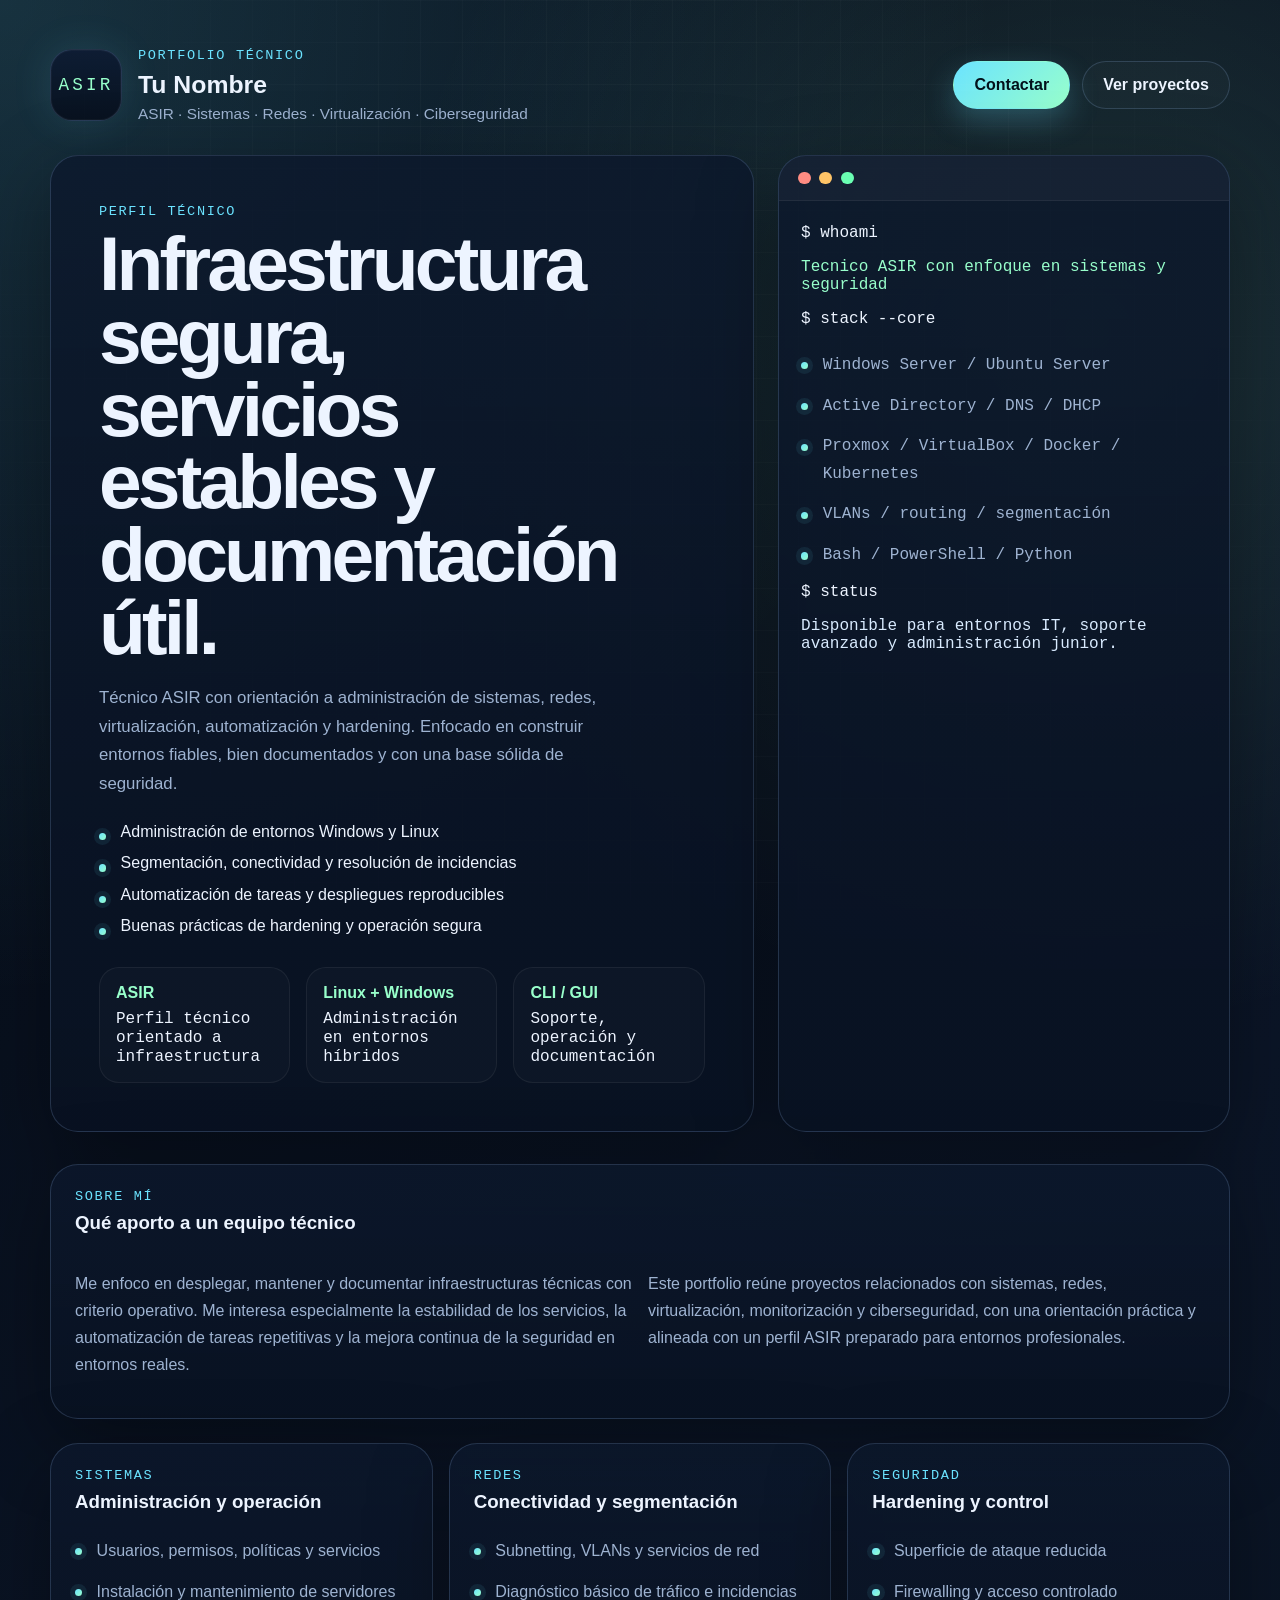
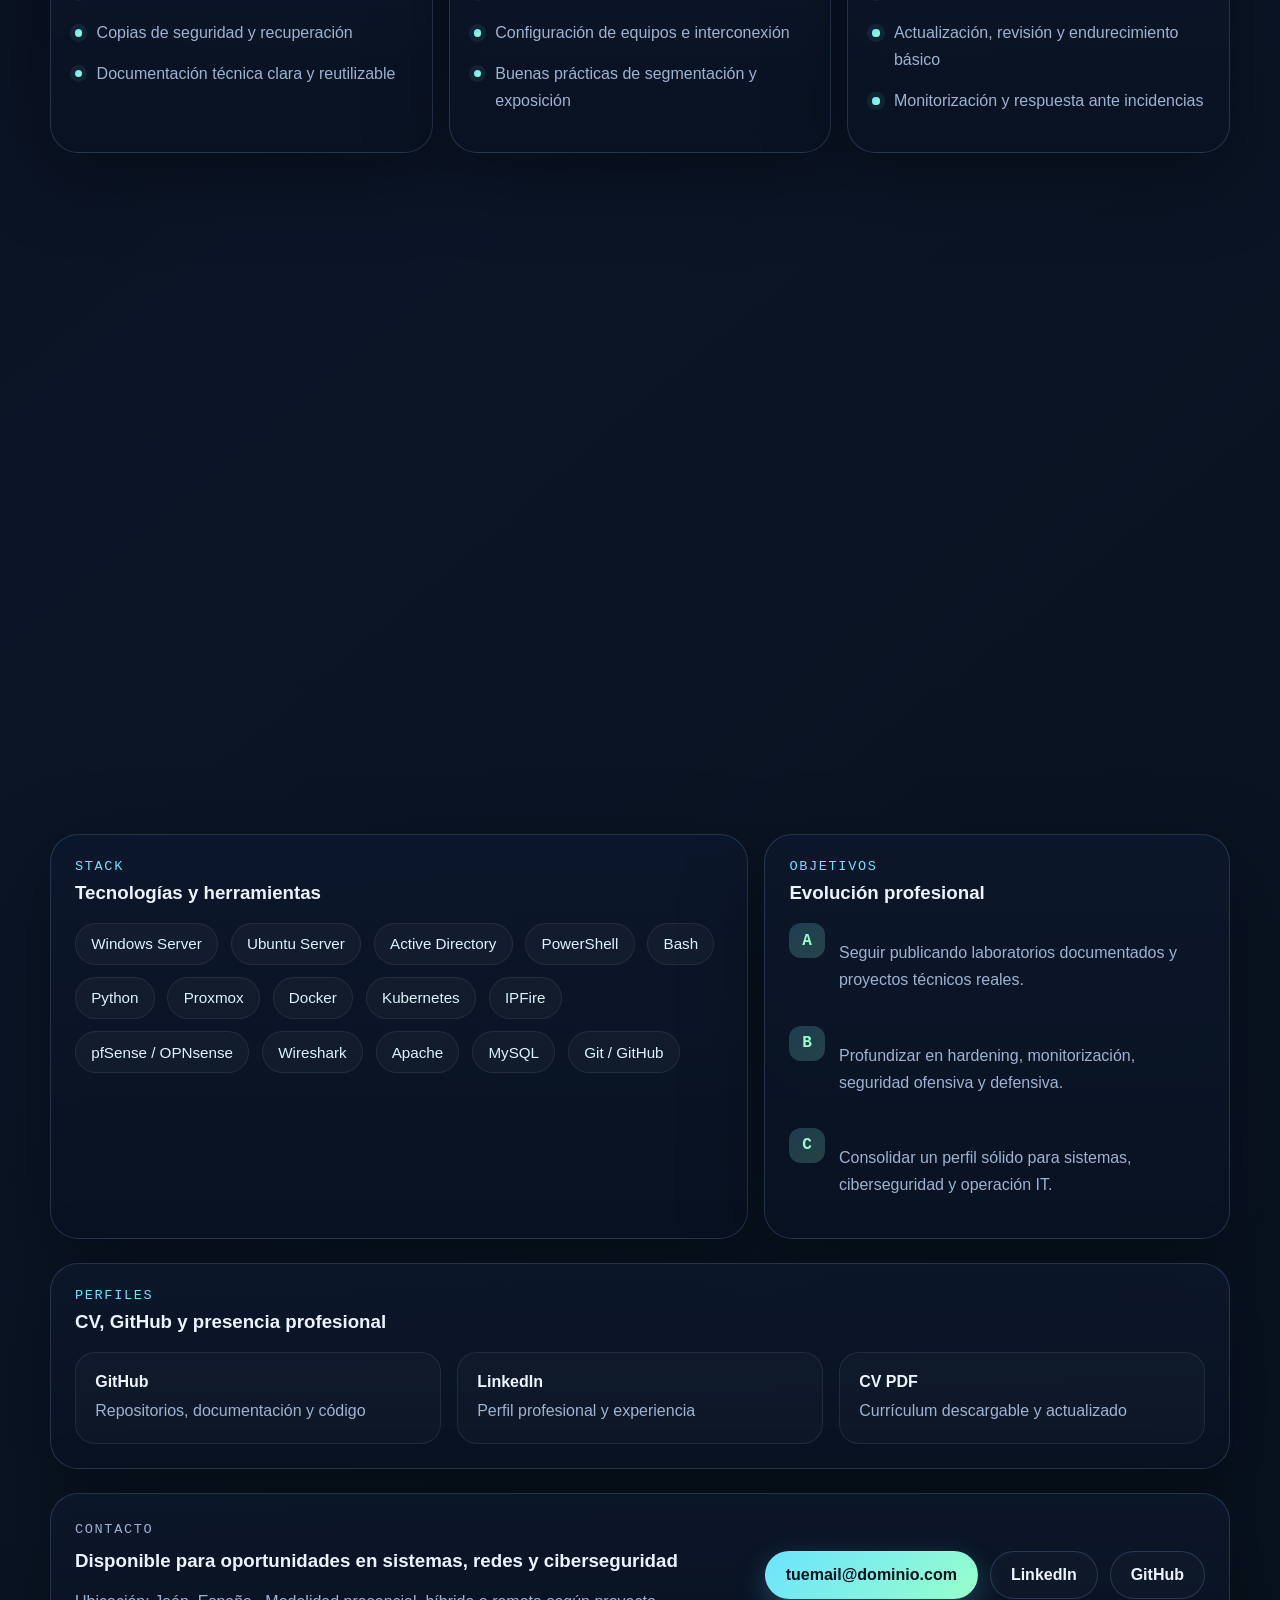
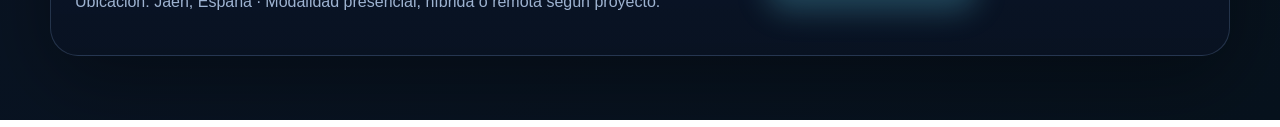
==== index.html @ 1ba7b45b "Add files via upload" ====
<!DOCTYPE html>
<html lang="es">
<head>
  <meta charset="UTF-8">
  <meta name="viewport" content="width=device-width, initial-scale=1.0">
  <meta
    name="description"
    content="Portfolio profesional de ASIR enfocado en sistemas, redes, virtualización, automatización y ciberseguridad."
  >
  <meta name="theme-color" content="#09111f">
  <meta name="author" content="Tu Nombre">
  <meta name="robots" content="index,follow">

  <meta property="og:title" content="Tu Nombre | Portfolio ASIR & Ciberseguridad">
  <meta property="og:description" content="Portfolio técnico con proyectos reales de sistemas, redes, virtualización, hardening y automatización.">
  <meta property="og:type" content="website">
  <meta property="og:url" content="https://tudominio.com">
  <meta property="og:image" content="https://tudominio.com/img/preview.jpg">

  <meta name="twitter:card" content="summary_large_image">
  <meta name="twitter:title" content="Tu Nombre | Portfolio ASIR & Ciberseguridad">
  <meta name="twitter:description" content="Proyectos reales de sistemas, redes, virtualización, automatización y seguridad.">
  <meta name="twitter:image" content="https://tudominio.com/img/preview.jpg">

  <meta
    http-equiv="Content-Security-Policy"
    content="
      default-src 'self';
      script-src 'self';
      style-src 'self' 'unsafe-inline' https://fonts.googleapis.com;
      font-src 'self' https://fonts.gstatic.com;
      img-src 'self' data:;
      connect-src 'self';
      object-src 'none';
      base-uri 'self';
      form-action 'self';
      frame-ancestors 'none';
      upgrade-insecure-requests;
    "
  >

  <title>Tu Nombre | Portfolio ASIR & Ciberseguridad</title>

  <link rel="icon" type="image/png" sizes="32x32" href="img/favicon-32x32.png">
  <link rel="icon" type="image/png" sizes="16x16" href="img/favicon-16x16.png">
  <link rel="icon" href="img/favicon.ico">
  <link rel="preconnect" href="https://fonts.googleapis.com">
  <link rel="preconnect" href="https://fonts.gstatic.com" crossorigin>
  <link
    href="https://fonts.googleapis.com/css2?family=Space+Grotesk:wght@400;500;700&family=IBM+Plex+Mono:wght@400;500;600&display=swap"
    rel="stylesheet"
  >
  <link rel="stylesheet" href="styles.css">
</head>
<body>
  <a class="skip-link" href="#contenido">Saltar al contenido</a>

  <div class="page-shell">
    <header class="hero">
      <nav class="topbar" aria-label="Navegación principal">
        <div class="brand">
          <span class="brand-mark" aria-hidden="true">ASIR</span>
          <div>
            <p class="eyebrow">Portfolio técnico</p>
            <h1>Tu Nombre</h1>
            <p class="brand-subtitle">ASIR · Sistemas · Redes · Virtualización · Ciberseguridad</p>
          </div>
        </div>

        <div class="hero-actions">
          <a class="button button-primary" href="#contacto">Contactar</a>
          <a class="button button-secondary" href="#proyectos">Ver proyectos</a>
        </div>
      </nav>

      <section class="hero-grid">
        <div class="hero-copy reveal">
          <p class="section-tag">Perfil técnico</p>
          <h2>
            Infraestructura segura, servicios estables y documentación útil.
          </h2>
          <p class="lead">
            Técnico ASIR con orientación a administración de sistemas, redes,
            virtualización, automatización y hardening. Enfocado en construir
            entornos fiables, bien documentados y con una base sólida de seguridad.
          </p>

          <ul class="hero-highlights">
            <li>Administración de entornos Windows y Linux</li>
            <li>Segmentación, conectividad y resolución de incidencias</li>
            <li>Automatización de tareas y despliegues reproducibles</li>
            <li>Buenas prácticas de hardening y operación segura</li>
          </ul>

          <div class="hero-metrics">
            <article>
              <span class="metric-value">ASIR</span>
              <span class="metric-label">Perfil técnico orientado a infraestructura</span>
            </article>
            <article>
              <span class="metric-value">Linux + Windows</span>
              <span class="metric-label">Administración en entornos híbridos</span>
            </article>
            <article>
              <span class="metric-value">CLI / GUI</span>
              <span class="metric-label">Soporte, operación y documentación</span>
            </article>
          </div>
        </div>

        <aside class="status-card reveal" aria-label="Resumen técnico">
          <div class="terminal-head">
            <span></span>
            <span></span>
            <span></span>
          </div>

          <div class="terminal-body">
            <p><span class="prompt">$</span> whoami</p>
            <p class="mono accent">Tecnico ASIR con enfoque en sistemas y seguridad</p>

            <p><span class="prompt">$</span> stack --core</p>
            <ul class="stack-list">
              <li>Windows Server / Ubuntu Server</li>
              <li>Active Directory / DNS / DHCP</li>
              <li>Proxmox / VirtualBox / Docker / Kubernetes</li>
              <li>VLANs / routing / segmentación</li>
              <li>Bash / PowerShell / Python</li>
            </ul>

            <p><span class="prompt">$</span> status</p>
            <p class="mono">Disponible para entornos IT, soporte avanzado y administración junior.</p>
          </div>
        </aside>
      </section>
    </header>

    <main id="contenido">
      <section class="panel reveal" id="perfil">
        <div class="section-heading">
          <p class="section-tag">Sobre mí</p>
          <h3>Qué aporto a un equipo técnico</h3>
        </div>

        <div class="two-column">
          <p>
            Me enfoco en desplegar, mantener y documentar infraestructuras técnicas
            con criterio operativo. Me interesa especialmente la estabilidad de los
            servicios, la automatización de tareas repetitivas y la mejora continua
            de la seguridad en entornos reales.
          </p>

          <p>
            Este portfolio reúne proyectos relacionados con sistemas, redes,
            virtualización, monitorización y ciberseguridad, con una orientación
            práctica y alineada con un perfil ASIR preparado para entornos
            profesionales.
          </p>
        </div>
      </section>

      <section class="capability-grid" id="competencias">
        <article class="panel reveal">
          <p class="section-tag">Sistemas</p>
          <h3>Administración y operación</h3>
          <ul class="check-list">
            <li>Usuarios, permisos, políticas y servicios</li>
            <li>Instalación y mantenimiento de servidores</li>
            <li>Copias de seguridad y recuperación</li>
            <li>Documentación técnica clara y reutilizable</li>
          </ul>
        </article>

        <article class="panel reveal">
          <p class="section-tag">Redes</p>
          <h3>Conectividad y segmentación</h3>
          <ul class="check-list">
            <li>Subnetting, VLANs y servicios de red</li>
            <li>Diagnóstico básico de tráfico e incidencias</li>
            <li>Configuración de equipos e interconexión</li>
            <li>Buenas prácticas de segmentación y exposición</li>
          </ul>
        </article>

        <article class="panel reveal">
          <p class="section-tag">Seguridad</p>
          <h3>Hardening y control</h3>
          <ul class="check-list">
            <li>Superficie de ataque reducida</li>
            <li>Firewalling y acceso controlado</li>
            <li>Actualización, revisión y endurecimiento básico</li>
            <li>Monitorización y respuesta ante incidencias</li>
          </ul>
        </article>
      </section>

      <section class="panel reveal" id="proyectos">
        <div class="section-heading">
          <p class="section-tag">Proyectos</p>
          <h3>Laboratorios y despliegues reales</h3>
        </div>

        <div class="project-grid">
          <article class="project-card">
            <span class="project-index">01</span>
            <h4>Infraestructura segura con Proxmox, IPFire y aplicación web</h4>
            <p>
              Diseño de una infraestructura virtualizada con segmentación de red,
              firewall dedicado, servicios web, base de datos y scripts en Python
              para control y alertas.
            </p>
            <div class="project-tags">
              <span>Proxmox</span>
              <span>IPFire</span>
              <span>Apache</span>
              <span>MySQL</span>
              <span>Python</span>
            </div>
          </article>

          <article class="project-card">
            <span class="project-index">02</span>
            <h4>Despliegue de aplicaciones en Kubernetes</h4>
            <p>
              Implementación de aplicaciones web en un clúster Kubernetes con
              Deployments, Services, Ingress, exposición controlada y operación
              distribuida entre nodos.
            </p>
            <div class="project-tags">
              <span>Kubernetes</span>
              <span>Docker</span>
              <span>Ingress</span>
              <span>Linux</span>
            </div>
          </article>

          <article class="project-card">
            <span class="project-index">03</span>
            <h4>Automatización y soporte técnico</h4>
            <p>
              Uso de scripts para inventario, validaciones, mantenimiento y tareas
              repetitivas orientadas a soporte, operación y mejora de tiempos.
            </p>
            <div class="project-tags">
              <span>Bash</span>
              <span>PowerShell</span>
              <span>Python</span>
            </div>
          </article>

          <article class="project-card">
            <span class="project-index">04</span>
            <h4>Segmentación, redes y servicios corporativos</h4>
            <p>
              Configuración de servicios de red, entornos Windows/Linux, control de
              acceso, resolución de incidencias y documentación técnica aplicable a
              laboratorio y producción.
            </p>
            <div class="project-tags">
              <span>VLANs</span>
              <span>DNS</span>
              <span>DHCP</span>
              <span>Active Directory</span>
            </div>
          </article>
        </div>
      </section>

      <section class="split-section">
        <article class="panel reveal">
          <div class="section-heading">
            <p class="section-tag">Stack</p>
            <h3>Tecnologías y herramientas</h3>
          </div>

          <div class="tag-cloud">
            <span>Windows Server</span>
            <span>Ubuntu Server</span>
            <span>Active Directory</span>
            <span>PowerShell</span>
            <span>Bash</span>
            <span>Python</span>
            <span>Proxmox</span>
            <span>Docker</span>
            <span>Kubernetes</span>
            <span>IPFire</span>
            <span>pfSense / OPNsense</span>
            <span>Wireshark</span>
            <span>Apache</span>
            <span>MySQL</span>
            <span>Git / GitHub</span>
          </div>
        </article>

        <article class="panel reveal">
          <div class="section-heading">
            <p class="section-tag">Objetivos</p>
            <h3>Evolución profesional</h3>
          </div>

          <div class="timeline">
            <div>
              <span class="timeline-step">A</span>
              <p>Seguir publicando laboratorios documentados y proyectos técnicos reales.</p>
            </div>
            <div>
              <span class="timeline-step">B</span>
              <p>Profundizar en hardening, monitorización, seguridad ofensiva y defensiva.</p>
            </div>
            <div>
              <span class="timeline-step">C</span>
              <p>Consolidar un perfil sólido para sistemas, ciberseguridad y operación IT.</p>
            </div>
          </div>
        </article>
      </section>

      <section class="panel reveal" id="extras">
        <div class="section-heading">
          <p class="section-tag">Perfiles</p>
          <h3>CV, GitHub y presencia profesional</h3>
        </div>

        <div class="link-grid">
          <a class="resource-card" href="https://github.com/tuusuario" target="_blank" rel="noopener noreferrer" aria-label="Abrir perfil de GitHub">
            <strong>GitHub</strong>
            <span>Repositorios, documentación y código</span>
          </a>

          <a class="resource-card" href="https://www.linkedin.com/in/tuusuario" target="_blank" rel="noopener noreferrer" aria-label="Abrir perfil de LinkedIn">
            <strong>LinkedIn</strong>
            <span>Perfil profesional y experiencia</span>
          </a>

          <a class="resource-card" href="cv.pdf" target="_blank" rel="noopener noreferrer" aria-label="Abrir CV en PDF">
            <strong>CV PDF</strong>
            <span>Currículum descargable y actualizado</span>
          </a>
        </div>
      </section>

      <section class="panel contact-panel reveal" id="contacto">
        <div>
          <p class="section-tag">Contacto</p>
          <h3>Disponible para oportunidades en sistemas, redes y ciberseguridad</h3>
          <p>
            Ubicación: Jaén, España · Modalidad presencial, híbrida o remota según proyecto.
          </p>
        </div>

        <div class="contact-actions">
          <a class="button button-primary" href="mailto:tuemail@dominio.com" aria-label="Enviar correo a tuemail@dominio.com">
            tuemail@dominio.com
          </a>
          <a class="button button-secondary" href="https://www.linkedin.com/in/tuusuario" target="_blank" rel="noopener noreferrer">
            LinkedIn
          </a>
          <a class="button button-secondary" href="https://github.com/tuusuario" target="_blank" rel="noopener noreferrer">
            GitHub
          </a>
        </div>
      </section>
    </main>
  </div>

  <script src="script.js" defer></script>
</body>
</html>
---- styles.css ----
:root {
  --bg: #09111f;
  --bg-soft: #101c31;
  --panel: rgba(12, 24, 44, 0.82);
  --panel-strong: rgba(9, 18, 34, 0.95);
  --line: rgba(161, 201, 255, 0.18);
  --line-strong: rgba(161, 201, 255, 0.28);
  --text: #edf4ff;
  --muted: #9eb3d1;
  --accent: #6be3ff;
  --accent-strong: #98ffcb;
  --glow: rgba(107, 227, 255, 0.2);
  --danger: #ff8c82;
  --shadow: 0 24px 80px rgba(0, 0, 0, 0.35);
  --focus: 0 0 0 3px rgba(107, 227, 255, 0.35);
}

* {
  box-sizing: border-box;
}

html {
  scroll-behavior: smooth;
}

body {
  margin: 0;
  min-height: 100vh;
  font-family: "Space Grotesk", "Segoe UI", sans-serif;
  color: var(--text);
  background:
    radial-gradient(circle at top left, rgba(107, 227, 255, 0.18), transparent 28%),
    radial-gradient(circle at 85% 10%, rgba(152, 255, 203, 0.14), transparent 22%),
    linear-gradient(140deg, #050b15 0%, #0b1527 48%, #07121d 100%);
}

body::before {
  content: "";
  position: fixed;
  inset: 0;
  background-image:
    linear-gradient(rgba(255, 255, 255, 0.025) 1px, transparent 1px),
    linear-gradient(90deg, rgba(255, 255, 255, 0.025) 1px, transparent 1px);
  background-size: 42px 42px;
  mask-image: radial-gradient(circle at center, black 55%, transparent 95%);
  pointer-events: none;
}

img {
  max-width: 100%;
  display: block;
}

a {
  color: inherit;
}

.skip-link {
  position: absolute;
  left: 1rem;
  top: -4rem;
  z-index: 999;
  padding: 0.8rem 1rem;
  border-radius: 12px;
  background: #ffffff;
  color: #02101a;
  text-decoration: none;
  font-weight: 700;
  transition: top 180ms ease;
}

.skip-link:focus {
  top: 1rem;
}

.page-shell {
  width: min(1180px, calc(100% - 2rem));
  margin: 0 auto;
  padding: 1rem 0 4rem;
}

.hero {
  padding: 1rem 0 2rem;
}

.topbar {
  display: flex;
  align-items: center;
  justify-content: space-between;
  gap: 1.5rem;
  padding: 1rem 0 2rem;
}

.brand {
  display: flex;
  align-items: center;
  gap: 1rem;
}

.brand-mark {
  display: inline-flex;
  align-items: center;
  justify-content: center;
  width: 72px;
  height: 72px;
  border: 1px solid var(--line);
  border-radius: 22px;
  font-family: "IBM Plex Mono", monospace;
  font-size: 1.1rem;
  letter-spacing: 0.18em;
  color: var(--accent-strong);
  background: linear-gradient(180deg, rgba(13, 27, 51, 0.9), rgba(8, 17, 30, 0.95));
  box-shadow: inset 0 0 0 1px rgba(255, 255, 255, 0.03), 0 0 40px rgba(107, 227, 255, 0.12);
}

.brand-subtitle {
  margin: 0.35rem 0 0;
  color: var(--muted);
  font-size: 0.96rem;
}

.eyebrow,
.section-tag,
.metric-label,
.project-index,
.prompt {
  font-family: "IBM Plex Mono", monospace;
}

.eyebrow,
.section-tag {
  margin: 0 0 0.5rem;
  color: var(--accent);
  font-size: 0.85rem;
  letter-spacing: 0.12em;
  text-transform: uppercase;
}

.brand h1,
.hero-copy h2,
.section-heading h3,
.panel h3,
.project-card h4 {
  margin: 0;
}

.brand h1 {
  font-size: clamp(1.2rem, 2vw, 1.55rem);
}

.hero-actions,
.contact-actions {
  display: flex;
  flex-wrap: wrap;
  gap: 0.75rem;
}

.button {
  display: inline-flex;
  align-items: center;
  justify-content: center;
  min-height: 48px;
  padding: 0.85rem 1.25rem;
  border-radius: 999px;
  border: 1px solid transparent;
  color: var(--text);
  text-decoration: none;
  font-weight: 600;
  transition: transform 180ms ease, box-shadow 180ms ease, border-color 180ms ease, background 180ms ease;
}

.button:hover,
.button:focus-visible {
  transform: translateY(-2px);
}

.button:focus-visible,
.resource-card:focus-visible {
  outline: none;
  box-shadow: var(--focus);
}

.button-primary {
  background: linear-gradient(135deg, var(--accent) 0%, var(--accent-strong) 100%);
  color: #02101a;
  box-shadow: 0 12px 30px rgba(107, 227, 255, 0.25);
}

.button-secondary {
  border-color: var(--line);
  background: rgba(255, 255, 255, 0.02);
}

.button-secondary:hover,
.button-secondary:focus-visible {
  border-color: var(--line-strong);
  background: rgba(255, 255, 255, 0.05);
}

.hero-grid {
  display: grid;
  grid-template-columns: minmax(0, 1.4fr) minmax(320px, 0.9fr);
  gap: 1.5rem;
  align-items: stretch;
}

.hero-copy,
.panel,
.status-card {
  border: 1px solid var(--line);
  border-radius: 28px;
  background: linear-gradient(180deg, var(--panel), var(--panel-strong));
  box-shadow: var(--shadow);
}

.hero-copy {
  padding: clamp(1.5rem, 4vw, 3rem);
}

.hero-copy h2 {
  max-width: 12ch;
  font-size: clamp(2.5rem, 6vw, 5.7rem);
  line-height: 0.95;
  letter-spacing: -0.05em;
}

.lead,
.two-column p,
.project-card p,
.contact-panel p,
.timeline p,
.check-list li,
.stack-list li,
.resource-card span {
  color: var(--muted);
  line-height: 1.7;
}

.lead {
  max-width: 58ch;
  margin: 1.25rem 0 0;
  font-size: 1.05rem;
}

.hero-highlights,
.check-list,
.stack-list {
  margin: 1.5rem 0 0;
  padding: 0;
  list-style: none;
}

.hero-highlights li,
.check-list li,
.stack-list li {
  position: relative;
  padding-left: 1.35rem;
  margin-bottom: 0.85rem;
}

.hero-highlights li::before,
.check-list li::before,
.stack-list li::before {
  content: "";
  position: absolute;
  left: 0;
  top: 0.65rem;
  width: 0.45rem;
  height: 0.45rem;
  border-radius: 50%;
  background: linear-gradient(135deg, var(--accent), var(--accent-strong));
  box-shadow: 0 0 0 5px rgba(107, 227, 255, 0.08);
}

.hero-metrics {
  display: grid;
  grid-template-columns: repeat(3, minmax(0, 1fr));
  gap: 1rem;
  margin-top: 2rem;
}

.hero-metrics article {
  padding: 1rem;
  border-radius: 20px;
  border: 1px solid rgba(255, 255, 255, 0.06);
  background: rgba(255, 255, 255, 0.02);
}

.metric-value {
  display: block;
  margin-bottom: 0.45rem;
  font-weight: 700;
  color: var(--accent-strong);
}

.status-card {
  overflow: hidden;
}

.terminal-head {
  display: flex;
  gap: 0.55rem;
  padding: 1rem 1.2rem;
  border-bottom: 1px solid rgba(255, 255, 255, 0.06);
  background: rgba(255, 255, 255, 0.03);
}

.terminal-head span {
  width: 0.8rem;
  height: 0.8rem;
  border-radius: 50%;
  background: var(--danger);
}

.terminal-head span:nth-child(2) {
  background: #ffc467;
}

.terminal-head span:nth-child(3) {
  background: #6affb3;
}

.terminal-body {
  height: 100%;
  padding: 1.4rem;
  font-family: "IBM Plex Mono", monospace;
}

.terminal-body p {
  margin: 0 0 1rem;
}

.mono {
  color: #d9ebff;
}

.accent {
  color: var(--accent-strong);
}

main {
  display: grid;
  gap: 1.5rem;
}

.panel {
  padding: 1.5rem;
}

.section-heading {
  margin-bottom: 1.2rem;
}

.two-column,
.split-section,
.project-grid,
.capability-grid,
.link-grid {
  display: grid;
  gap: 1rem;
}

.two-column {
  grid-template-columns: repeat(2, minmax(0, 1fr));
}

.capability-grid {
  grid-template-columns: repeat(3, minmax(0, 1fr));
}

.project-grid {
  grid-template-columns: repeat(2, minmax(0, 1fr));
}

.project-card {
  padding: 1.35rem;
  border-radius: 22px;
  border: 1px solid rgba(255, 255, 255, 0.06);
  background:
    linear-gradient(180deg, rgba(255, 255, 255, 0.03), rgba(255, 255, 255, 0.01)),
    radial-gradient(circle at top right, rgba(107, 227, 255, 0.12), transparent 35%);
}

.project-card h4 {
  margin-bottom: 0.8rem;
}

.project-index {
  display: inline-block;
  margin-bottom: 0.9rem;
  color: var(--accent);
}

.project-tags {
  display: flex;
  flex-wrap: wrap;
  gap: 0.55rem;
  margin-top: 1rem;
}

.project-tags span,
.tag-cloud span {
  padding: 0.7rem 0.95rem;
  border-radius: 999px;
  border: 1px solid rgba(255, 255, 255, 0.08);
  background: rgba(255, 255, 255, 0.03);
  color: #dcf2ff;
  font-size: 0.95rem;
}

.split-section {
  grid-template-columns: 1.2fr 0.8fr;
}

.tag-cloud {
  display: flex;
  flex-wrap: wrap;
  gap: 0.8rem;
}

.timeline {
  display: grid;
  gap: 1rem;
}

.timeline div {
  display: grid;
  grid-template-columns: auto 1fr;
  gap: 0.9rem;
  align-items: start;
}

.timeline-step {
  display: inline-flex;
  align-items: center;
  justify-content: center;
  width: 2.2rem;
  height: 2.2rem;
  border-radius: 12px;
  background: linear-gradient(135deg, rgba(107, 227, 255, 0.2), rgba(152, 255, 203, 0.2));
  color: var(--accent-strong);
  font-family: "IBM Plex Mono", monospace;
  font-weight: 600;
}

.link-grid {
  grid-template-columns: repeat(3, minmax(0, 1fr));
}

.resource-card {
  display: flex;
  flex-direction: column;
  gap: 0.4rem;
  padding: 1.2rem;
  border-radius: 20px;
  border: 1px solid rgba(255, 255, 255, 0.08);
  background: rgba(255, 255, 255, 0.025);
  text-decoration: none;
  transition: transform 180ms ease, border-color 180ms ease, background 180ms ease;
}

.resource-card:hover,
.resource-card:focus-visible {
  transform: translateY(-2px);
  border-color: var(--line-strong);
  background: rgba(255, 255, 255, 0.05);
}

.contact-panel {
  display: flex;
  align-items: center;
  justify-content: space-between;
  gap: 1.2rem;
}

.reveal {
  opacity: 0;
  transform: translateY(24px);
  transition: opacity 500ms ease, transform 500ms ease;
}

.reveal.is-visible {
  opacity: 1;
  transform: translateY(0);
}

@media (max-width: 980px) {
  .topbar,
  .hero-grid,
  .capability-grid,
  .project-grid,
  .split-section,
  .contact-panel,
  .two-column,
  .link-grid {
    grid-template-columns: 1fr;
    flex-direction: column;
  }

  .topbar {
    align-items: flex-start;
  }

  .hero-metrics {
    grid-template-columns: 1fr;
  }

  .brand {
    align-items: flex-start;
  }
}

@media (max-width: 640px) {
  .page-shell {
    width: min(100% - 1rem, 100%);
  }

  .brand {
    flex-direction: column;
  }

  .hero-copy h2 {
    max-width: none;
    font-size: clamp(2.3rem, 13vw, 4rem);
  }

  .panel,
  .hero-copy,
  .status-card {
    border-radius: 24px;
  }

  .button,
  .resource-card,
  .project-tags span,
  .tag-cloud span {
    width: 100%;
  }
}

@media (prefers-reduced-motion: reduce) {
  html {
    scroll-behavior: auto;
  }

  *,
  *::before,
  *::after {
    animation: none !important;
    transition: none !important;
  }

  .reveal,
  .reveal.is-visible {
    opacity: 1 !important;
    transform: none !important;
  }
}
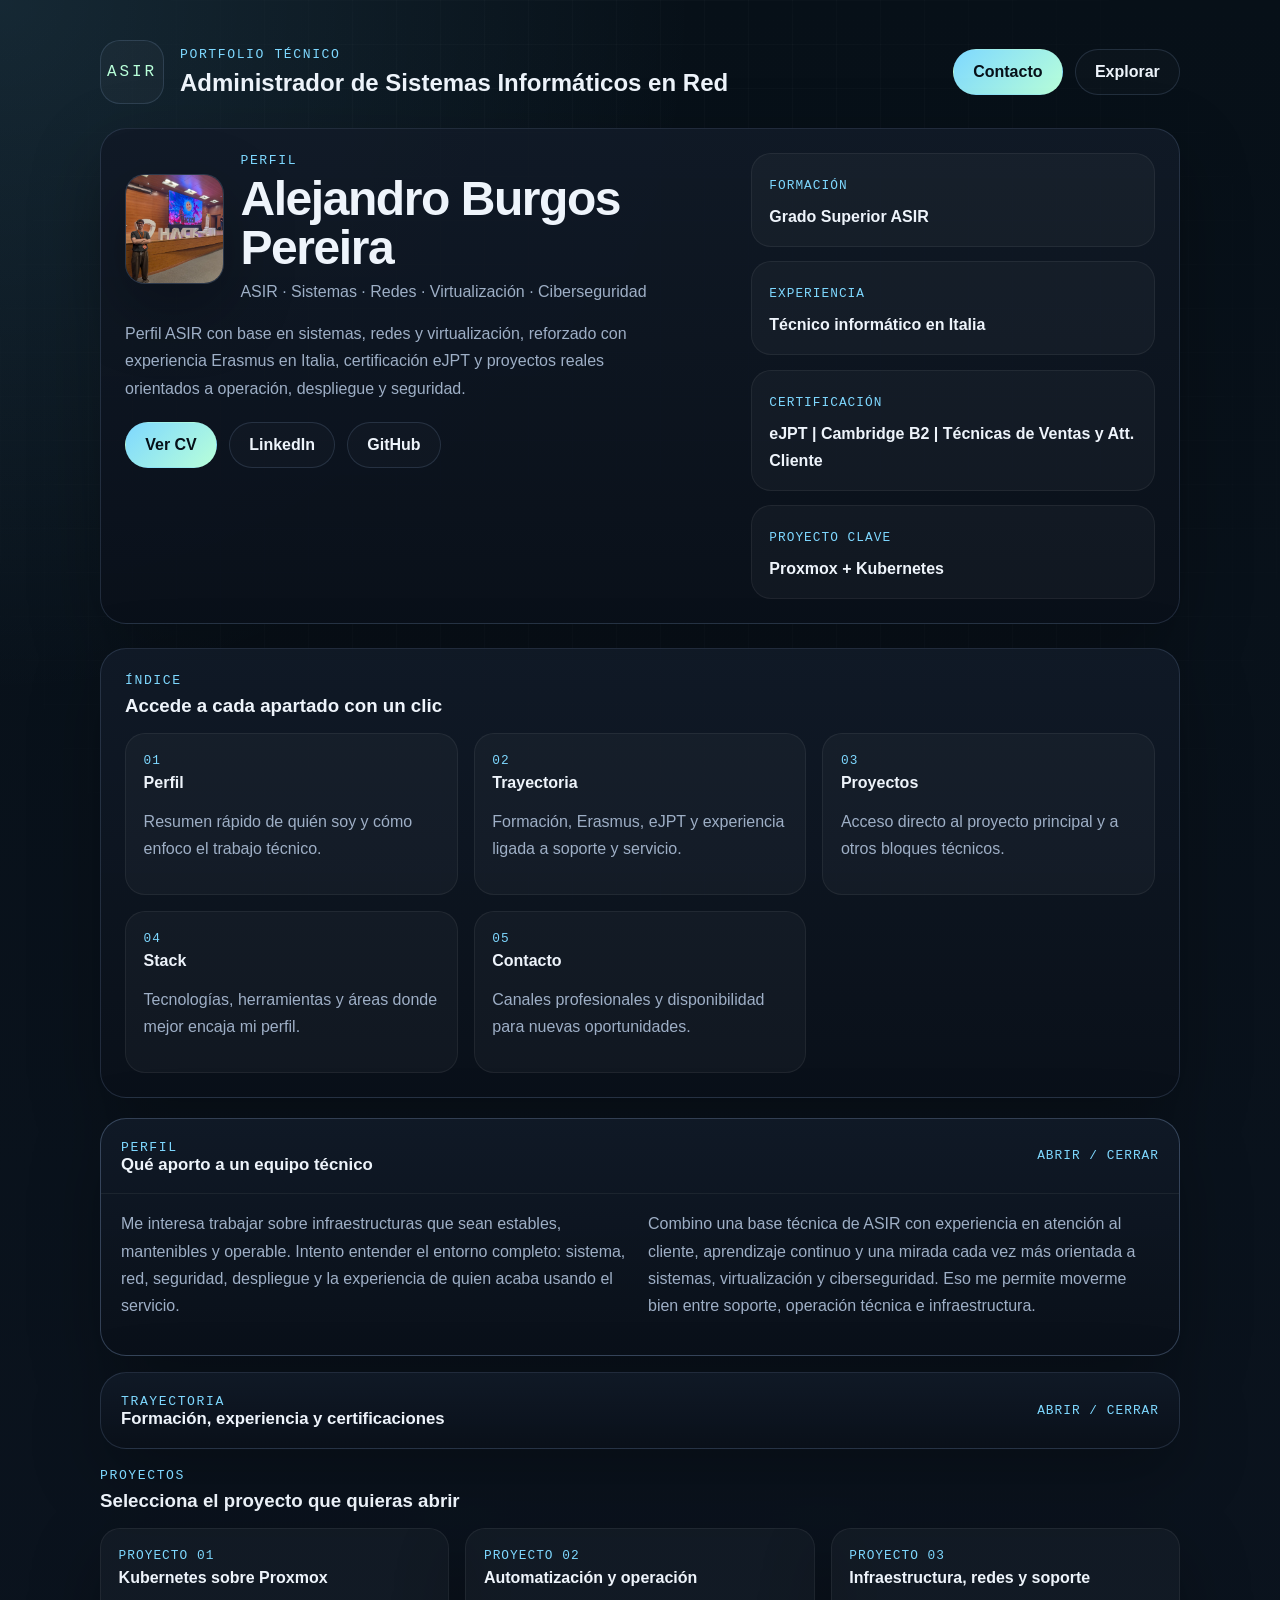
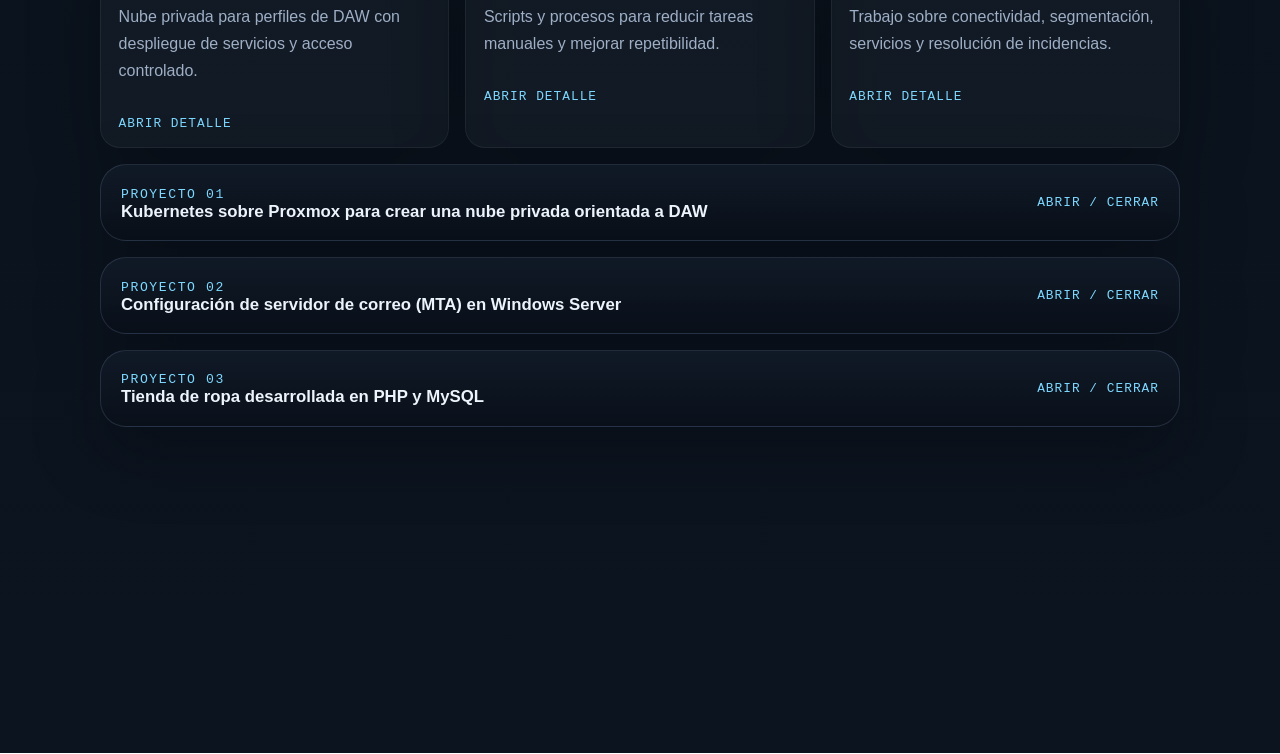
==== commit eed38c7b: "Add files via upload" ====
--- a/index.html
+++ b/index.html
@@ -1,368 +1,550 @@
-<!DOCTYPE html>
-<html lang="es">
-<head>
-  <meta charset="UTF-8">
-  <meta name="viewport" content="width=device-width, initial-scale=1.0">
-  <meta
-    name="description"
-    content="Portfolio profesional de ASIR enfocado en sistemas, redes, virtualización, automatización y ciberseguridad."
-  >
-  <meta name="theme-color" content="#09111f">
-  <meta name="author" content="Tu Nombre">
-  <meta name="robots" content="index,follow">
-
-  <meta property="og:title" content="Tu Nombre | Portfolio ASIR & Ciberseguridad">
-  <meta property="og:description" content="Portfolio técnico con proyectos reales de sistemas, redes, virtualización, hardening y automatización.">
-  <meta property="og:type" content="website">
-  <meta property="og:url" content="https://tudominio.com">
-  <meta property="og:image" content="https://tudominio.com/img/preview.jpg">
-
-  <meta name="twitter:card" content="summary_large_image">
-  <meta name="twitter:title" content="Tu Nombre | Portfolio ASIR & Ciberseguridad">
-  <meta name="twitter:description" content="Proyectos reales de sistemas, redes, virtualización, automatización y seguridad.">
-  <meta name="twitter:image" content="https://tudominio.com/img/preview.jpg">
-
-  <meta
-    http-equiv="Content-Security-Policy"
-    content="
-      default-src 'self';
-      script-src 'self';
-      style-src 'self' 'unsafe-inline' https://fonts.googleapis.com;
-      font-src 'self' https://fonts.gstatic.com;
-      img-src 'self' data:;
-      connect-src 'self';
-      object-src 'none';
-      base-uri 'self';
-      form-action 'self';
-      frame-ancestors 'none';
-      upgrade-insecure-requests;
-    "
-  >
-
-  <title>Tu Nombre | Portfolio ASIR & Ciberseguridad</title>
-
-  <link rel="icon" type="image/png" sizes="32x32" href="img/favicon-32x32.png">
-  <link rel="icon" type="image/png" sizes="16x16" href="img/favicon-16x16.png">
-  <link rel="icon" href="img/favicon.ico">
-  <link rel="preconnect" href="https://fonts.googleapis.com">
-  <link rel="preconnect" href="https://fonts.gstatic.com" crossorigin>
-  <link
-    href="https://fonts.googleapis.com/css2?family=Space+Grotesk:wght@400;500;700&family=IBM+Plex+Mono:wght@400;500;600&display=swap"
-    rel="stylesheet"
-  >
-  <link rel="stylesheet" href="styles.css">
-</head>
-<body>
-  <a class="skip-link" href="#contenido">Saltar al contenido</a>
-
-  <div class="page-shell">
-    <header class="hero">
-      <nav class="topbar" aria-label="Navegación principal">
-        <div class="brand">
-          <span class="brand-mark" aria-hidden="true">ASIR</span>
-          <div>
-            <p class="eyebrow">Portfolio técnico</p>
-            <h1>Tu Nombre</h1>
-            <p class="brand-subtitle">ASIR · Sistemas · Redes · Virtualización · Ciberseguridad</p>
-          </div>
-        </div>
-
-        <div class="hero-actions">
-          <a class="button button-primary" href="#contacto">Contactar</a>
-          <a class="button button-secondary" href="#proyectos">Ver proyectos</a>
-        </div>
-      </nav>
-
-      <section class="hero-grid">
-        <div class="hero-copy reveal">
-          <p class="section-tag">Perfil técnico</p>
-          <h2>
-            Infraestructura segura, servicios estables y documentación útil.
-          </h2>
-          <p class="lead">
-            Técnico ASIR con orientación a administración de sistemas, redes,
-            virtualización, automatización y hardening. Enfocado en construir
-            entornos fiables, bien documentados y con una base sólida de seguridad.
-          </p>
-
-          <ul class="hero-highlights">
-            <li>Administración de entornos Windows y Linux</li>
-            <li>Segmentación, conectividad y resolución de incidencias</li>
-            <li>Automatización de tareas y despliegues reproducibles</li>
-            <li>Buenas prácticas de hardening y operación segura</li>
-          </ul>
-
-          <div class="hero-metrics">
-            <article>
-              <span class="metric-value">ASIR</span>
-              <span class="metric-label">Perfil técnico orientado a infraestructura</span>
-            </article>
-            <article>
-              <span class="metric-value">Linux + Windows</span>
-              <span class="metric-label">Administración en entornos híbridos</span>
-            </article>
-            <article>
-              <span class="metric-value">CLI / GUI</span>
-              <span class="metric-label">Soporte, operación y documentación</span>
-            </article>
-          </div>
-        </div>
-
-        <aside class="status-card reveal" aria-label="Resumen técnico">
-          <div class="terminal-head">
-            <span></span>
-            <span></span>
-            <span></span>
-          </div>
-
-          <div class="terminal-body">
-            <p><span class="prompt">$</span> whoami</p>
-            <p class="mono accent">Tecnico ASIR con enfoque en sistemas y seguridad</p>
-
-            <p><span class="prompt">$</span> stack --core</p>
-            <ul class="stack-list">
-              <li>Windows Server / Ubuntu Server</li>
-              <li>Active Directory / DNS / DHCP</li>
-              <li>Proxmox / VirtualBox / Docker / Kubernetes</li>
-              <li>VLANs / routing / segmentación</li>
-              <li>Bash / PowerShell / Python</li>
-            </ul>
-
-            <p><span class="prompt">$</span> status</p>
-            <p class="mono">Disponible para entornos IT, soporte avanzado y administración junior.</p>
-          </div>
-        </aside>
-      </section>
-    </header>
-
-    <main id="contenido">
-      <section class="panel reveal" id="perfil">
-        <div class="section-heading">
-          <p class="section-tag">Sobre mí</p>
-          <h3>Qué aporto a un equipo técnico</h3>
-        </div>
-
-        <div class="two-column">
-          <p>
-            Me enfoco en desplegar, mantener y documentar infraestructuras técnicas
-            con criterio operativo. Me interesa especialmente la estabilidad de los
-            servicios, la automatización de tareas repetitivas y la mejora continua
-            de la seguridad en entornos reales.
-          </p>
-
-          <p>
-            Este portfolio reúne proyectos relacionados con sistemas, redes,
-            virtualización, monitorización y ciberseguridad, con una orientación
-            práctica y alineada con un perfil ASIR preparado para entornos
-            profesionales.
-          </p>
-        </div>
-      </section>
-
-      <section class="capability-grid" id="competencias">
-        <article class="panel reveal">
-          <p class="section-tag">Sistemas</p>
-          <h3>Administración y operación</h3>
-          <ul class="check-list">
-            <li>Usuarios, permisos, políticas y servicios</li>
-            <li>Instalación y mantenimiento de servidores</li>
-            <li>Copias de seguridad y recuperación</li>
-            <li>Documentación técnica clara y reutilizable</li>
-          </ul>
-        </article>
-
-        <article class="panel reveal">
-          <p class="section-tag">Redes</p>
-          <h3>Conectividad y segmentación</h3>
-          <ul class="check-list">
-            <li>Subnetting, VLANs y servicios de red</li>
-            <li>Diagnóstico básico de tráfico e incidencias</li>
-            <li>Configuración de equipos e interconexión</li>
-            <li>Buenas prácticas de segmentación y exposición</li>
-          </ul>
-        </article>
-
-        <article class="panel reveal">
-          <p class="section-tag">Seguridad</p>
-          <h3>Hardening y control</h3>
-          <ul class="check-list">
-            <li>Superficie de ataque reducida</li>
-            <li>Firewalling y acceso controlado</li>
-            <li>Actualización, revisión y endurecimiento básico</li>
-            <li>Monitorización y respuesta ante incidencias</li>
-          </ul>
-        </article>
-      </section>
-
-      <section class="panel reveal" id="proyectos">
-        <div class="section-heading">
-          <p class="section-tag">Proyectos</p>
-          <h3>Laboratorios y despliegues reales</h3>
-        </div>
-
-        <div class="project-grid">
-          <article class="project-card">
-            <span class="project-index">01</span>
-            <h4>Infraestructura segura con Proxmox, IPFire y aplicación web</h4>
-            <p>
-              Diseño de una infraestructura virtualizada con segmentación de red,
-              firewall dedicado, servicios web, base de datos y scripts en Python
-              para control y alertas.
-            </p>
-            <div class="project-tags">
-              <span>Proxmox</span>
-              <span>IPFire</span>
-              <span>Apache</span>
-              <span>MySQL</span>
-              <span>Python</span>
-            </div>
-          </article>
-
-          <article class="project-card">
-            <span class="project-index">02</span>
-            <h4>Despliegue de aplicaciones en Kubernetes</h4>
-            <p>
-              Implementación de aplicaciones web en un clúster Kubernetes con
-              Deployments, Services, Ingress, exposición controlada y operación
-              distribuida entre nodos.
-            </p>
-            <div class="project-tags">
-              <span>Kubernetes</span>
-              <span>Docker</span>
-              <span>Ingress</span>
-              <span>Linux</span>
-            </div>
-          </article>
-
-          <article class="project-card">
-            <span class="project-index">03</span>
-            <h4>Automatización y soporte técnico</h4>
-            <p>
-              Uso de scripts para inventario, validaciones, mantenimiento y tareas
-              repetitivas orientadas a soporte, operación y mejora de tiempos.
-            </p>
-            <div class="project-tags">
-              <span>Bash</span>
-              <span>PowerShell</span>
-              <span>Python</span>
-            </div>
-          </article>
-
-          <article class="project-card">
-            <span class="project-index">04</span>
-            <h4>Segmentación, redes y servicios corporativos</h4>
-            <p>
-              Configuración de servicios de red, entornos Windows/Linux, control de
-              acceso, resolución de incidencias y documentación técnica aplicable a
-              laboratorio y producción.
-            </p>
-            <div class="project-tags">
-              <span>VLANs</span>
-              <span>DNS</span>
-              <span>DHCP</span>
-              <span>Active Directory</span>
-            </div>
-          </article>
-        </div>
-      </section>
-
-      <section class="split-section">
-        <article class="panel reveal">
-          <div class="section-heading">
-            <p class="section-tag">Stack</p>
-            <h3>Tecnologías y herramientas</h3>
-          </div>
-
-          <div class="tag-cloud">
-            <span>Windows Server</span>
-            <span>Ubuntu Server</span>
-            <span>Active Directory</span>
-            <span>PowerShell</span>
-            <span>Bash</span>
-            <span>Python</span>
-            <span>Proxmox</span>
-            <span>Docker</span>
-            <span>Kubernetes</span>
-            <span>IPFire</span>
-            <span>pfSense / OPNsense</span>
-            <span>Wireshark</span>
-            <span>Apache</span>
-            <span>MySQL</span>
-            <span>Git / GitHub</span>
-          </div>
-        </article>
-
-        <article class="panel reveal">
-          <div class="section-heading">
-            <p class="section-tag">Objetivos</p>
-            <h3>Evolución profesional</h3>
-          </div>
-
-          <div class="timeline">
-            <div>
-              <span class="timeline-step">A</span>
-              <p>Seguir publicando laboratorios documentados y proyectos técnicos reales.</p>
-            </div>
-            <div>
-              <span class="timeline-step">B</span>
-              <p>Profundizar en hardening, monitorización, seguridad ofensiva y defensiva.</p>
-            </div>
-            <div>
-              <span class="timeline-step">C</span>
-              <p>Consolidar un perfil sólido para sistemas, ciberseguridad y operación IT.</p>
-            </div>
-          </div>
-        </article>
-      </section>
-
-      <section class="panel reveal" id="extras">
-        <div class="section-heading">
-          <p class="section-tag">Perfiles</p>
-          <h3>CV, GitHub y presencia profesional</h3>
-        </div>
-
-        <div class="link-grid">
-          <a class="resource-card" href="https://github.com/tuusuario" target="_blank" rel="noopener noreferrer" aria-label="Abrir perfil de GitHub">
-            <strong>GitHub</strong>
-            <span>Repositorios, documentación y código</span>
-          </a>
-
-          <a class="resource-card" href="https://www.linkedin.com/in/tuusuario" target="_blank" rel="noopener noreferrer" aria-label="Abrir perfil de LinkedIn">
-            <strong>LinkedIn</strong>
-            <span>Perfil profesional y experiencia</span>
-          </a>
-
-          <a class="resource-card" href="cv.pdf" target="_blank" rel="noopener noreferrer" aria-label="Abrir CV en PDF">
-            <strong>CV PDF</strong>
-            <span>Currículum descargable y actualizado</span>
-          </a>
-        </div>
-      </section>
-
-      <section class="panel contact-panel reveal" id="contacto">
-        <div>
-          <p class="section-tag">Contacto</p>
-          <h3>Disponible para oportunidades en sistemas, redes y ciberseguridad</h3>
-          <p>
-            Ubicación: Jaén, España · Modalidad presencial, híbrida o remota según proyecto.
-          </p>
-        </div>
-
-        <div class="contact-actions">
-          <a class="button button-primary" href="mailto:tuemail@dominio.com" aria-label="Enviar correo a tuemail@dominio.com">
-            tuemail@dominio.com
-          </a>
-          <a class="button button-secondary" href="https://www.linkedin.com/in/tuusuario" target="_blank" rel="noopener noreferrer">
-            LinkedIn
-          </a>
-          <a class="button button-secondary" href="https://github.com/tuusuario" target="_blank" rel="noopener noreferrer">
-            GitHub
-          </a>
-        </div>
-      </section>
-    </main>
-  </div>
-
-  <script src="script.js" defer></script>
-</body>
+<!DOCTYPE html>
+<html lang="es">
+<head>
+  <meta charset="UTF-8">
+  <meta name="viewport" content="width=device-width, initial-scale=1.0">
+  <meta
+    name="description"
+    content="Portfolio profesional de ASIR enfocado en sistemas, redes, virtualización, automatización y ciberseguridad."
+  >
+  <meta name="theme-color" content="#0a101a">
+  <meta name="author" content="Alejandro Burgos">
+  <meta name="robots" content="index,follow">
+
+  <meta property="og:title" content="Alejandro | Portfolio ASIR y Ciberseguridad">
+  <meta property="og:description" content="Portfolio técnico con proyectos reales de sistemas, redes, virtualización y seguridad.">
+  <meta property="og:type" content="website">
+  <meta property="og:url" content="https://cartivas.github.io">
+  <meta property="og:image" content="https://cartivas.github.io/img/preview.jpg">
+
+  <meta name="twitter:card" content="summary_large_image">
+  <meta name="twitter:title" content="Alejandro | Portfolio ASIR y Ciberseguridad">
+  <meta name="twitter:description" content="Proyectos reales de sistemas, redes, virtualización, automatización y seguridad.">
+  <meta name="twitter:image" content="https://cartivas.github.io/img/preview.jpg">
+
+  <meta
+    http-equiv="Content-Security-Policy"
+    content="
+      default-src 'self';
+      script-src 'self';
+      style-src 'self' 'unsafe-inline' https://fonts.googleapis.com;
+      font-src 'self' https://fonts.gstatic.com;
+      img-src 'self' data: https:;
+      connect-src 'self';
+      object-src 'none';
+      base-uri 'self';
+      form-action 'self';
+      frame-ancestors 'none';
+      upgrade-insecure-requests;
+    "
+  >
+
+  <title>Portfolio | Alejandro</title>
+
+  <link rel="icon" type="image/png" sizes="32x32" href="img/favicon-32x32.png">
+  <link rel="icon" type="image/png" sizes="16x16" href="img/favicon-16x16.png">
+  <link rel="icon" href="img/favicon.ico">
+
+  <link rel="preconnect" href="https://fonts.googleapis.com">
+  <link rel="preconnect" href="https://fonts.gstatic.com" crossorigin>
+  <link
+    href="https://fonts.googleapis.com/css2?family=Space+Grotesk:wght@400;500;700&family=IBM+Plex+Mono:wght@400;500;600&display=swap"
+    rel="stylesheet"
+  >
+  <link rel="stylesheet" href="styles.css">
+</head>
+<body>
+  <a class="skip-link" href="#contenido">Saltar al contenido</a>
+
+  <div class="page-shell">
+    <header class="hero">
+      <nav class="topbar" aria-label="Navegación principal">
+        <div class="brand">
+          <span class="brand-mark" aria-hidden="true">ASIR</span>
+          <div>
+            <p class="eyebrow">Portfolio técnico</p>
+            <h1>Administrador de Sistemas Informáticos en Red</h1>
+            
+          </div>
+        </div>
+
+        <div class="hero-actions">
+          <a class="button button-primary" href="#contacto">Contacto</a>
+          <a class="button button-secondary" href="#indice">Explorar</a>
+        </div>
+      </nav>
+
+      <section class="hero-panel reveal">
+        <div class="hero-copy">
+          <div class="profile-intro">
+            <img src="img/perfil.jpg" alt="Foto profesional de Tu Nombre" class="profile-photo">
+            <div>
+              <p class="section-tag">Perfil</p>
+              <h2>Alejandro Burgos Pereira</h2>
+              <p class="hero-role">ASIR · Sistemas · Redes · Virtualización · Ciberseguridad</p>
+            </div>
+          </div>
+
+          <p class="lead">
+            Perfil ASIR con base en sistemas, redes y virtualización, reforzado con
+            experiencia Erasmus en Italia, certificación eJPT y proyectos reales
+            orientados a operación, despliegue y seguridad.
+          </p>
+
+          <div class="hero-actions hero-actions-main">
+            <a class="button button-primary" href="docs/cv.pdf" target="_blank" rel="noopener noreferrer">Ver CV</a>
+            <a class="button button-secondary" href="https://www.linkedin.com/in/Alejandro-Burgos-Pereira" target="_blank" rel="noopener noreferrer">LinkedIn</a>
+            <a class="button button-secondary" href="https://github.com/Cartivas" target="_blank" rel="noopener noreferrer">GitHub</a>
+          </div>
+        </div>
+
+        <div class="hero-facts" aria-label="Resumen del perfil">
+          <article>
+            <span class="fact-label">Formación</span>
+            <strong>Grado Superior ASIR</strong>
+          </article>
+          <article>
+            <span class="fact-label">Experiencia</span>
+            <strong>Técnico informático en Italia</strong>
+          </article>
+          <article>
+            <span class="fact-label">Certificación</span>
+            <strong>eJPT | Cambridge B2 | Técnicas de Ventas y Att. Cliente</strong>
+          </article>
+          <article>
+            <span class="fact-label">Proyecto clave</span>
+            <strong>Proxmox + Kubernetes</strong>
+          </article>
+        </div>
+      </section>
+    </header>
+
+    <main id="contenido">
+      <section class="index-panel reveal" id="indice">
+        <div class="section-heading">
+          <p class="section-tag">Índice</p>
+          <h3>Accede a cada apartado con un clic</h3>
+        </div>
+
+        <div class="index-grid">
+          <a class="index-card" href="#perfil">
+            <span class="index-kicker">01</span>
+            <strong>Perfil</strong>
+            <p>Resumen rápido de quién soy y cómo enfoco el trabajo técnico.</p>
+          </a>
+
+          <a class="index-card" href="#trayectoria">
+            <span class="index-kicker">02</span>
+            <strong>Trayectoria</strong>
+            <p>Formación, Erasmus, eJPT y experiencia ligada a soporte y servicio.</p>
+          </a>
+
+          <a class="index-card" href="#proyectos">
+            <span class="index-kicker">03</span>
+            <strong>Proyectos</strong>
+            <p>Acceso directo al proyecto principal y a otros bloques técnicos.</p>
+          </a>
+
+          <a class="index-card" href="#stack">
+            <span class="index-kicker">04</span>
+            <strong>Stack</strong>
+            <p>Tecnologías, herramientas y áreas donde mejor encaja mi perfil.</p>
+          </a>
+
+          <a class="index-card" href="#contacto">
+            <span class="index-kicker">05</span>
+            <strong>Contacto</strong>
+            <p>Canales profesionales y disponibilidad para nuevas oportunidades.</p>
+          </a>
+        </div>
+      </section>
+
+      <section class="drawers reveal">
+        <details class="info-drawer" id="perfil" open>
+          <summary>
+            <span>
+              <span class="drawer-tag">Perfil</span>
+              <strong>Qué aporto a un equipo técnico</strong>
+            </span>
+            <span class="drawer-hint">Abrir / cerrar</span>
+          </summary>
+          <div class="drawer-content two-column">
+            <p>
+              Me interesa trabajar sobre infraestructuras que sean estables,
+              mantenibles y operable. Intento entender el entorno completo:
+              sistema, red, seguridad, despliegue y la experiencia de quien acaba
+              usando el servicio.
+            </p>
+            <p>
+              Combino una base técnica de ASIR con experiencia en atención al
+              cliente, aprendizaje continuo y una mirada cada vez más orientada a
+              sistemas, virtualización y ciberseguridad. Eso me permite moverme bien
+              entre soporte, operación técnica e infraestructura.
+            </p>
+          </div>
+        </details>
+
+        <details class="info-drawer" id="trayectoria">
+          <summary>
+            <span>
+              <span class="drawer-tag">Trayectoria</span>
+              <strong>Formación, experiencia y certificaciones</strong>
+            </span>
+            <span class="drawer-hint">Abrir / cerrar</span>
+          </summary>
+          <div class="drawer-content timeline-list">
+            <article>
+              <span class="timeline-step">ASIR</span>
+              <p>Formación profesional de Grado Superior en Administración de Sistemas Informáticos en Red.</p>
+            </article>
+            <article>
+              <span class="timeline-step">EU</span>
+              <p>Experiencia laboral mediante movilidad Erasmus en Italia, reforzando adaptación, autonomía y trabajo en nuevos entornos.</p>
+            </article>
+            <article>
+              <span class="timeline-step">eJPT</span>
+              <p>Certificación práctica de pentesting que aporta una mirada más completa sobre exposición, acceso y superficie de ataque.</p>
+            </article>
+            <article>
+              <span class="timeline-step">CX</span>
+              <p>Base de atención al cliente y comunicación clara, muy útil para soporte técnico y gestión de incidencias.</p>
+            </article>
+          </div>
+        </details>
+      </section>
+
+      <section class="projects-panel reveal" id="proyectos">
+        <div class="section-heading">
+          <p class="section-tag">Proyectos</p>
+          <h3>Selecciona el proyecto que quieras abrir</h3>
+        </div>
+
+        <div class="project-access-grid">
+          <a class="project-access-card" href="#proyecto-k8s">
+            <span class="index-kicker">Proyecto 01</span>
+            <strong>Kubernetes sobre Proxmox</strong>
+            <p>Nube privada para perfiles de DAW con despliegue de servicios y acceso controlado.</p>
+            <span class="card-link">Abrir detalle</span>
+          </a>
+
+          <a class="project-access-card" href="#proyecto-automatizacion">
+            <span class="index-kicker">Proyecto 02</span>
+            <strong>Automatización y operación</strong>
+            <p>Scripts y procesos para reducir tareas manuales y mejorar repetibilidad.</p>
+            <span class="card-link">Abrir detalle</span>
+          </a>
+
+          <a class="project-access-card" href="#proyecto-redes">
+            <span class="index-kicker">Proyecto 03</span>
+            <strong>Infraestructura, redes y soporte</strong>
+            <p>Trabajo sobre conectividad, segmentación, servicios y resolución de incidencias.</p>
+            <span class="card-link">Abrir detalle</span>
+          </a>
+        </div>
+
+        <div class="drawers">
+          <details class="info-drawer project-drawer" id="proyecto-k8s">
+            <summary>
+              <span>
+                <span class="drawer-tag">Proyecto 01</span>
+                <strong>Kubernetes sobre Proxmox para crear una nube privada orientada a DAW</strong>
+              </span>
+              <span class="drawer-hint">Abrir / cerrar</span>
+            </summary>
+            <div class="drawer-content">
+              <div class="project-meta">
+                <span>Proxmox</span>
+                <span>Kubernetes</span>
+                <span>Cilium</span>
+                <span>Ngrok</span>
+                <span>Helm</span>
+                <span>Ubuntu Server</span>
+              </div>
+
+              <div class="reading-grid">
+                <article class="reading-card">
+                  <h4>Objetivo</h4>
+                  <p>
+                    Construir una plataforma donde usuarios con perfil de desarrollo
+                    web pudieran trabajar, desplegar y consultar servicios dentro de
+                    una infraestructura real, más cercana a un entorno operativo que a
+                    un laboratorio aislado.
+                  </p>
+                </article>
+
+                <article class="reading-card">
+                  <h4>Arquitectura</h4>
+                  <p>
+                    El proyecto se apoyó en Proxmox como base de virtualización,
+                    nodos Ubuntu Server, un control plane y varios workers unidos con
+                    <code>kubeadm</code>, usando <code>containerd</code> como runtime y
+                    Cilium como CNI para conectividad y control del tráfico.
+                  </p>
+                </article>
+
+                <article class="reading-card">
+                  <h4>Lo que permitía hacer</h4>
+                  <p>
+                    Desplegar aplicaciones web, publicar servicios, revisar logs,
+                    reiniciar despliegues, escalar réplicas y ofrecer un entorno
+                    compartido donde otros usuarios pudieran subir y mantener sus
+                    servicios con supervisión.
+                  </p>
+                </article>
+
+                <article class="reading-card">
+                  <h4>Retos reales</h4>
+                  <p>
+                    Hubo limitaciones de red para abrir puertos, acceso físico
+                    restringido al servidor y ajustes sobre bridges y VLANs. Eso
+                    obligó a buscar soluciones más operativas, como el uso de Ngrok
+                    para exponer servicios de forma controlada.
+                  </p>
+                </article>
+              </div>
+              <br>
+              <div class="reading-grid">
+                <article class="reading-card">
+                  <h4>Calidad y seguridad</h4>
+                  <ul class="detail-list">
+                    <li>Pruebas de escalado y distribución de carga entre nodos.</li>
+                    <li>Uso de logs para diagnóstico y seguimiento del clúster.</li>
+                    <li>Backups automatizados con cron y rsync.</li>
+                    <li>Hardening del acceso con Fail2ban, UFW e IPTables.</li>
+                    <li>Despliegues reproducibles mediante YAML y Helm.</li>
+                  </ul>
+                </article>
+                
+                <article class="reading-card">
+                  <h4>Qué demuestra</h4>
+                  <p>
+                    Este proyecto refleja capacidad para diseñar una solución
+                    completa, trabajar con limitaciones reales, documentar el proceso
+                    y convertir la infraestructura en un servicio útil para otras
+                    personas, no solo en una práctica técnica.
+                  </p>
+                </article>
+              </div>
+
+              <div class="attachments">
+                <h4>Adjuntos</h4>
+                <div class="attachments-grid">
+                  <a class="attachment-card" href="docs/memoria-kubernetes.pdf" target="_blank" rel="noopener noreferrer">Memoria PDF</a>
+                  <a class="attachment-card" href="https://drive.google.com/drive/folders/1dDjjILi19kCxMEsZR_T1YBRhARrFZkqy?usp=sharing" target="_blank" rel="noopener noreferrer">Capturas y evidencias</a>
+                  <a class="attachment-card" href="https://drive.google.com/drive/folders/1EdOBUiOuw_UQIhISsdF_y47M0I-mUhzI?usp=sharing" target="_blank" rel="noopener noreferrer">.ova de las máquinas</a>
+                </div>
+              </div>
+            </div>
+          </details>
+
+    <details class="info-drawer project-drawer" id="proyecto-mta">
+      <summary>
+        <span>
+          <span class="drawer-tag">Proyecto 02</span>
+          <strong>Configuración de servidor de correo (MTA) en Windows Server</strong>
+        </span>
+        <span class="drawer-hint">Abrir / cerrar</span>
+      </summary>
+
+      <div class="drawer-content">
+        <div class="project-meta">
+          <span>Windows Server</span>
+          <span>IIS</span>
+          <span>SMTP</span>
+          <span>DNS</span>
+          <span>hMailServer</span>
+          <span>Thunderbird</span>
+        </div>
+
+        <div class="reading-grid">
+
+          <article class="reading-card">
+            <h4>Objetivo</h4>
+            <p>
+              Implementar un servidor de correo funcional dentro de un entorno Windows Server,
+              capaz de enviar y recibir correos electrónicos en red local, configurando
+              correctamente servicios, protocolos y resolución DNS.
+            </p>
+          </article>
+
+          <article class="reading-card">
+            <h4>Arquitectura</h4>
+            <p>
+              El sistema se construyó sobre Windows Server utilizando IIS y el servicio SMTP,
+              junto con hMailServer como motor de correo. Se configuraron dominios internos,
+              cuentas de usuario e integración con servicios de red para simular un entorno real.
+            </p>
+          </article>
+
+          <article class="reading-card">
+            <h4>Configuración técnica</h4>
+            <br>
+            <ul class="detail-list">
+              <li>Instalación de roles IIS y servidor SMTP.</li>
+              <li>Configuración de DNS para resolución de dominios.</li>
+              <li>Creación de dominios y cuentas en hMailServer.</li>
+              <li>Configuración de SMTP para envío de correos.</li>
+              <li>Configuración de POP3/IMAP para recepción.</li>
+            </ul>
+          </article>
+
+          <article class="reading-card">
+            <h4>Seguridad y red</h4>
+            <br>
+            <ul class="detail-list">
+              <li>Apertura controlada de puertos en firewall (25, 143, 110, 587, 993, 995).</li>
+              <li>Configuración de autenticación de usuarios.</li>
+              <li>Uso de protocolos seguros (STARTTLS / SSL/TLS).</li>
+              <li>Validación de DNS para evitar problemas de entrega.</li>
+            </ul>
+          </article>
+
+        </div>
+        <br>
+        <div class="reading-grid">
+
+          <article class="reading-card">
+            <h4>Pruebas realizadas</h4>
+            <p>
+              Se verificó el funcionamiento mediante conexiones SMTP y el envío/recepción
+              de correos usando Thunderbird, comprobando la comunicación entre cuentas
+              internas y validando la correcta configuración del servidor.
+            </p>
+          </article>
+          
+          <article class="reading-card">
+            <h4>Qué demuestra</h4>
+            <p>
+              Este proyecto refleja conocimientos en servicios de red, administración de
+              sistemas Windows, configuración de protocolos de correo y resolución de
+              problemas en entornos reales, incluyendo red, seguridad y conectividad.
+            </p>
+          </article>
+
+        </div>
+
+        <div class="attachments">
+          <h4>Adjuntos</h4>
+          <div class="attachments-grid">
+            <a class="attachment-card" href="https://drive.google.com/file/d/1wXG5_zZ2a3fIfb_OPlD4ddJxG709z7Ym/view?usp=sharing" target="_blank" rel="noopener noreferrer">
+              Memoria completa del proyecto
+            </a>
+          </div>
+        </div>
+
+      </div>
+    </details>
+
+<details class="info-drawer project-drawer" id="proyecto-tienda">
+  <summary>
+    <span>
+      <span class="drawer-tag">Proyecto 03</span>
+      <strong>Tienda de ropa desarrollada en PHP y MySQL</strong>
+    </span>
+    <span class="drawer-hint">Abrir / cerrar</span>
+  </summary>
+
+  <div class="drawer-content">
+
+    <div class="project-meta">
+      <span>PHP</span>
+      <span>MySQL</span>
+      <span>HTML</span>
+      <span>CSS</span>
+      <span>Sesiones</span>
+      <span>CRUD</span>
+    </div>
+
+    <div class="reading-grid">
+
+      <article class="reading-card">
+        <h4>Objetivo</h4>
+        <p>
+          Desarrollar una tienda web funcional orientada a la gestión de productos,
+          usuarios y compras, implementando lógica real de negocio y control de acceso.
+        </p>
+      </article>
+
+      <article class="reading-card">
+        <h4>Arquitectura</h4>
+        <p>
+          Aplicación desarrollada en PHP con base de datos MySQL, estructurada para
+          diferenciar roles (cliente y administrador), gestionar sesiones y mantener
+          control sobre productos, usuarios y operaciones.
+        </p>
+      </article>
+
+      <article class="reading-card">
+        <h4>Funcionalidades</h4>
+        <ul class="detail-list">
+          <li>Registro e inicio de sesión de usuarios.</li>
+          <li>Gestión de productos mediante CRUD.</li>
+          <li>Control de compras y stock.</li>
+          <li>Panel de administración.</li>
+          <li>Manejo de sesiones y control de acceso.</li>
+        </ul>
+      </article>
+
+      <article class="reading-card">
+        <h4>Qué demuestra</h4>
+        <p>
+          Este proyecto demuestra capacidad para desarrollar una aplicación web
+          completa con backend, base de datos, autenticación, lógica de negocio
+          y gestión de usuarios en un entorno funcional.
+        </p>
+      </article>
+
+    </div>
+
+    <div class="attachments">
+      <h4>Adjuntos</h4>
+      <div class="demo-drawers">
+        <details class="demo-drawer">
+          <summary>Demo inicio</summary>
+          <div class="demo-content">
+            <video controls muted loop playsinline preload="metadata" class="demo-video">
+              <source src="media/Gif1_lizard.mp4" type="video/mp4">
+              Tu navegador no soporta video HTML5.
+            </video>
+          </div>
+        </details>
+
+        <details class="demo-drawer">
+          <summary>Demo catálogo</summary>
+          <div class="demo-content">
+            <video controls muted loop playsinline preload="metadata" class="demo-video">
+              <source src="media/Gif2_lizard.mp4" type="video/mp4">
+              Tu navegador no soporta video HTML5.
+            </video>
+          </div>
+        </details>
+      </div>
+    </div>
+
+  </div>
+</details>
+</section>
+
+      <section class="panel contact-panel reveal" id="contacto">
+        <div>
+          <p class="section-tag">Contacto</p>
+          <h3>¿Hablamos?</h3>
+          <p>
+          Puedes contactar conmigo para oportunidades junior en sistemas, soporte, <br>
+          redes o ciberseguridad, así como para revisar proyectos y colaboraciones técnicas.
+          </p>
+          <p class="last-update">Última actualización: 2026</p>
+        </div>
+
+        <div class="contact-actions">
+          <a class="button button-primary" href="mailto:burgospereiraalejandro148@gmail.com?subject=Contacto%20portfolio%20ASIR"> Contactar por email </a>
+          <a class="button button-secondary" href="https://www.linkedin.com/in/Alejandro-Burgos-Pereira" target="_blank" rel="noopener noreferrer">LinkedIn</a>
+          <a class="button button-secondary" href="https://github.com/Cartivas" target="_blank" rel="noopener noreferrer">GitHub</a>
+        </div>
+      </section>
+    </main>
+  </div>
+
+  <script src="script.js" defer></script>
+</body>
 </html>
--- a/styles.css
+++ b/styles.css
@@ -1,558 +1,643 @@
-:root {
-  --bg: #09111f;
-  --bg-soft: #101c31;
-  --panel: rgba(12, 24, 44, 0.82);
-  --panel-strong: rgba(9, 18, 34, 0.95);
-  --line: rgba(161, 201, 255, 0.18);
-  --line-strong: rgba(161, 201, 255, 0.28);
-  --text: #edf4ff;
-  --muted: #9eb3d1;
-  --accent: #6be3ff;
-  --accent-strong: #98ffcb;
-  --glow: rgba(107, 227, 255, 0.2);
-  --danger: #ff8c82;
-  --shadow: 0 24px 80px rgba(0, 0, 0, 0.35);
-  --focus: 0 0 0 3px rgba(107, 227, 255, 0.35);
-}
-
-* {
-  box-sizing: border-box;
-}
-
-html {
-  scroll-behavior: smooth;
-}
-
-body {
-  margin: 0;
-  min-height: 100vh;
-  font-family: "Space Grotesk", "Segoe UI", sans-serif;
-  color: var(--text);
-  background:
-    radial-gradient(circle at top left, rgba(107, 227, 255, 0.18), transparent 28%),
-    radial-gradient(circle at 85% 10%, rgba(152, 255, 203, 0.14), transparent 22%),
-    linear-gradient(140deg, #050b15 0%, #0b1527 48%, #07121d 100%);
-}
-
-body::before {
-  content: "";
-  position: fixed;
-  inset: 0;
-  background-image:
-    linear-gradient(rgba(255, 255, 255, 0.025) 1px, transparent 1px),
-    linear-gradient(90deg, rgba(255, 255, 255, 0.025) 1px, transparent 1px);
-  background-size: 42px 42px;
-  mask-image: radial-gradient(circle at center, black 55%, transparent 95%);
-  pointer-events: none;
-}
-
-img {
-  max-width: 100%;
-  display: block;
-}
-
-a {
-  color: inherit;
-}
-
-.skip-link {
-  position: absolute;
-  left: 1rem;
-  top: -4rem;
-  z-index: 999;
-  padding: 0.8rem 1rem;
-  border-radius: 12px;
-  background: #ffffff;
-  color: #02101a;
-  text-decoration: none;
-  font-weight: 700;
-  transition: top 180ms ease;
-}
-
-.skip-link:focus {
-  top: 1rem;
-}
-
-.page-shell {
-  width: min(1180px, calc(100% - 2rem));
-  margin: 0 auto;
-  padding: 1rem 0 4rem;
-}
-
-.hero {
-  padding: 1rem 0 2rem;
-}
-
-.topbar {
-  display: flex;
-  align-items: center;
-  justify-content: space-between;
-  gap: 1.5rem;
-  padding: 1rem 0 2rem;
-}
-
-.brand {
-  display: flex;
-  align-items: center;
-  gap: 1rem;
-}
-
-.brand-mark {
-  display: inline-flex;
-  align-items: center;
-  justify-content: center;
-  width: 72px;
-  height: 72px;
-  border: 1px solid var(--line);
-  border-radius: 22px;
-  font-family: "IBM Plex Mono", monospace;
-  font-size: 1.1rem;
-  letter-spacing: 0.18em;
-  color: var(--accent-strong);
-  background: linear-gradient(180deg, rgba(13, 27, 51, 0.9), rgba(8, 17, 30, 0.95));
-  box-shadow: inset 0 0 0 1px rgba(255, 255, 255, 0.03), 0 0 40px rgba(107, 227, 255, 0.12);
-}
-
-.brand-subtitle {
-  margin: 0.35rem 0 0;
-  color: var(--muted);
-  font-size: 0.96rem;
-}
-
-.eyebrow,
-.section-tag,
-.metric-label,
-.project-index,
-.prompt {
-  font-family: "IBM Plex Mono", monospace;
-}
-
-.eyebrow,
-.section-tag {
-  margin: 0 0 0.5rem;
-  color: var(--accent);
-  font-size: 0.85rem;
-  letter-spacing: 0.12em;
-  text-transform: uppercase;
-}
-
-.brand h1,
-.hero-copy h2,
-.section-heading h3,
-.panel h3,
-.project-card h4 {
-  margin: 0;
-}
-
-.brand h1 {
-  font-size: clamp(1.2rem, 2vw, 1.55rem);
-}
-
-.hero-actions,
-.contact-actions {
-  display: flex;
-  flex-wrap: wrap;
-  gap: 0.75rem;
-}
-
-.button {
-  display: inline-flex;
-  align-items: center;
-  justify-content: center;
-  min-height: 48px;
-  padding: 0.85rem 1.25rem;
-  border-radius: 999px;
-  border: 1px solid transparent;
-  color: var(--text);
-  text-decoration: none;
-  font-weight: 600;
-  transition: transform 180ms ease, box-shadow 180ms ease, border-color 180ms ease, background 180ms ease;
-}
-
-.button:hover,
-.button:focus-visible {
-  transform: translateY(-2px);
-}
-
-.button:focus-visible,
-.resource-card:focus-visible {
-  outline: none;
-  box-shadow: var(--focus);
-}
-
-.button-primary {
-  background: linear-gradient(135deg, var(--accent) 0%, var(--accent-strong) 100%);
-  color: #02101a;
-  box-shadow: 0 12px 30px rgba(107, 227, 255, 0.25);
-}
-
-.button-secondary {
-  border-color: var(--line);
-  background: rgba(255, 255, 255, 0.02);
-}
-
-.button-secondary:hover,
-.button-secondary:focus-visible {
-  border-color: var(--line-strong);
-  background: rgba(255, 255, 255, 0.05);
-}
-
-.hero-grid {
-  display: grid;
-  grid-template-columns: minmax(0, 1.4fr) minmax(320px, 0.9fr);
-  gap: 1.5rem;
-  align-items: stretch;
-}
-
-.hero-copy,
-.panel,
-.status-card {
-  border: 1px solid var(--line);
-  border-radius: 28px;
-  background: linear-gradient(180deg, var(--panel), var(--panel-strong));
-  box-shadow: var(--shadow);
-}
-
-.hero-copy {
-  padding: clamp(1.5rem, 4vw, 3rem);
-}
-
-.hero-copy h2 {
-  max-width: 12ch;
-  font-size: clamp(2.5rem, 6vw, 5.7rem);
-  line-height: 0.95;
-  letter-spacing: -0.05em;
-}
-
-.lead,
-.two-column p,
-.project-card p,
-.contact-panel p,
-.timeline p,
-.check-list li,
-.stack-list li,
-.resource-card span {
-  color: var(--muted);
-  line-height: 1.7;
-}
-
-.lead {
-  max-width: 58ch;
-  margin: 1.25rem 0 0;
-  font-size: 1.05rem;
-}
-
-.hero-highlights,
-.check-list,
-.stack-list {
-  margin: 1.5rem 0 0;
-  padding: 0;
-  list-style: none;
-}
-
-.hero-highlights li,
-.check-list li,
-.stack-list li {
-  position: relative;
-  padding-left: 1.35rem;
-  margin-bottom: 0.85rem;
-}
-
-.hero-highlights li::before,
-.check-list li::before,
-.stack-list li::before {
-  content: "";
-  position: absolute;
-  left: 0;
-  top: 0.65rem;
-  width: 0.45rem;
-  height: 0.45rem;
-  border-radius: 50%;
-  background: linear-gradient(135deg, var(--accent), var(--accent-strong));
-  box-shadow: 0 0 0 5px rgba(107, 227, 255, 0.08);
-}
-
-.hero-metrics {
-  display: grid;
-  grid-template-columns: repeat(3, minmax(0, 1fr));
-  gap: 1rem;
-  margin-top: 2rem;
-}
-
-.hero-metrics article {
-  padding: 1rem;
-  border-radius: 20px;
-  border: 1px solid rgba(255, 255, 255, 0.06);
-  background: rgba(255, 255, 255, 0.02);
-}
-
-.metric-value {
-  display: block;
-  margin-bottom: 0.45rem;
-  font-weight: 700;
-  color: var(--accent-strong);
-}
-
-.status-card {
-  overflow: hidden;
-}
-
-.terminal-head {
-  display: flex;
-  gap: 0.55rem;
-  padding: 1rem 1.2rem;
-  border-bottom: 1px solid rgba(255, 255, 255, 0.06);
-  background: rgba(255, 255, 255, 0.03);
-}
-
-.terminal-head span {
-  width: 0.8rem;
-  height: 0.8rem;
-  border-radius: 50%;
-  background: var(--danger);
-}
-
-.terminal-head span:nth-child(2) {
-  background: #ffc467;
-}
-
-.terminal-head span:nth-child(3) {
-  background: #6affb3;
-}
-
-.terminal-body {
-  height: 100%;
-  padding: 1.4rem;
-  font-family: "IBM Plex Mono", monospace;
-}
-
-.terminal-body p {
-  margin: 0 0 1rem;
-}
-
-.mono {
-  color: #d9ebff;
-}
-
-.accent {
-  color: var(--accent-strong);
-}
-
-main {
-  display: grid;
-  gap: 1.5rem;
-}
-
-.panel {
-  padding: 1.5rem;
-}
-
-.section-heading {
-  margin-bottom: 1.2rem;
-}
-
-.two-column,
-.split-section,
-.project-grid,
-.capability-grid,
-.link-grid {
-  display: grid;
-  gap: 1rem;
-}
-
-.two-column {
-  grid-template-columns: repeat(2, minmax(0, 1fr));
-}
-
-.capability-grid {
-  grid-template-columns: repeat(3, minmax(0, 1fr));
-}
-
-.project-grid {
-  grid-template-columns: repeat(2, minmax(0, 1fr));
-}
-
-.project-card {
-  padding: 1.35rem;
-  border-radius: 22px;
-  border: 1px solid rgba(255, 255, 255, 0.06);
-  background:
-    linear-gradient(180deg, rgba(255, 255, 255, 0.03), rgba(255, 255, 255, 0.01)),
-    radial-gradient(circle at top right, rgba(107, 227, 255, 0.12), transparent 35%);
-}
-
-.project-card h4 {
-  margin-bottom: 0.8rem;
-}
-
-.project-index {
-  display: inline-block;
-  margin-bottom: 0.9rem;
-  color: var(--accent);
-}
-
-.project-tags {
-  display: flex;
-  flex-wrap: wrap;
-  gap: 0.55rem;
-  margin-top: 1rem;
-}
-
-.project-tags span,
-.tag-cloud span {
-  padding: 0.7rem 0.95rem;
-  border-radius: 999px;
-  border: 1px solid rgba(255, 255, 255, 0.08);
-  background: rgba(255, 255, 255, 0.03);
-  color: #dcf2ff;
-  font-size: 0.95rem;
-}
-
-.split-section {
-  grid-template-columns: 1.2fr 0.8fr;
-}
-
-.tag-cloud {
-  display: flex;
-  flex-wrap: wrap;
-  gap: 0.8rem;
-}
-
-.timeline {
-  display: grid;
-  gap: 1rem;
-}
-
-.timeline div {
-  display: grid;
-  grid-template-columns: auto 1fr;
-  gap: 0.9rem;
-  align-items: start;
-}
-
-.timeline-step {
-  display: inline-flex;
-  align-items: center;
-  justify-content: center;
-  width: 2.2rem;
-  height: 2.2rem;
-  border-radius: 12px;
-  background: linear-gradient(135deg, rgba(107, 227, 255, 0.2), rgba(152, 255, 203, 0.2));
-  color: var(--accent-strong);
-  font-family: "IBM Plex Mono", monospace;
-  font-weight: 600;
-}
-
-.link-grid {
-  grid-template-columns: repeat(3, minmax(0, 1fr));
-}
-
-.resource-card {
-  display: flex;
-  flex-direction: column;
-  gap: 0.4rem;
-  padding: 1.2rem;
-  border-radius: 20px;
-  border: 1px solid rgba(255, 255, 255, 0.08);
-  background: rgba(255, 255, 255, 0.025);
-  text-decoration: none;
-  transition: transform 180ms ease, border-color 180ms ease, background 180ms ease;
-}
-
-.resource-card:hover,
-.resource-card:focus-visible {
-  transform: translateY(-2px);
-  border-color: var(--line-strong);
-  background: rgba(255, 255, 255, 0.05);
-}
-
-.contact-panel {
-  display: flex;
-  align-items: center;
-  justify-content: space-between;
-  gap: 1.2rem;
-}
-
-.reveal {
-  opacity: 0;
-  transform: translateY(24px);
-  transition: opacity 500ms ease, transform 500ms ease;
-}
-
-.reveal.is-visible {
-  opacity: 1;
-  transform: translateY(0);
-}
-
-@media (max-width: 980px) {
-  .topbar,
-  .hero-grid,
-  .capability-grid,
-  .project-grid,
-  .split-section,
-  .contact-panel,
-  .two-column,
-  .link-grid {
-    grid-template-columns: 1fr;
-    flex-direction: column;
-  }
-
-  .topbar {
-    align-items: flex-start;
-  }
-
-  .hero-metrics {
-    grid-template-columns: 1fr;
-  }
-
-  .brand {
-    align-items: flex-start;
-  }
-}
-
-@media (max-width: 640px) {
-  .page-shell {
-    width: min(100% - 1rem, 100%);
-  }
-
-  .brand {
-    flex-direction: column;
-  }
-
-  .hero-copy h2 {
-    max-width: none;
-    font-size: clamp(2.3rem, 13vw, 4rem);
-  }
-
-  .panel,
-  .hero-copy,
-  .status-card {
-    border-radius: 24px;
-  }
-
-  .button,
-  .resource-card,
-  .project-tags span,
-  .tag-cloud span {
-    width: 100%;
-  }
-}
-
-@media (prefers-reduced-motion: reduce) {
-  html {
-    scroll-behavior: auto;
-  }
-
-  *,
-  *::before,
-  *::after {
-    animation: none !important;
-    transition: none !important;
-  }
-
-  .reveal,
-  .reveal.is-visible {
-    opacity: 1 !important;
-    transform: none !important;
-  }
+﻿:root {
+  --bg: #0a101a;
+  --panel: rgba(17, 26, 39, 0.92);
+  --panel-soft: rgba(255, 255, 255, 0.03);
+  --line: rgba(155, 188, 232, 0.16);
+  --line-strong: rgba(155, 188, 232, 0.28);
+  --text: #eef4fb;
+  --muted: #9eafc6;
+  --accent: #7ed8ff;
+  --accent-strong: #b8ffd9;
+  --shadow: 0 24px 70px rgba(0, 0, 0, 0.28);
+  --focus: 0 0 0 3px rgba(126, 216, 255, 0.25);
+}
+
+* {
+  box-sizing: border-box;
+}
+
+html {
+  scroll-behavior: smooth;
+}
+
+body {
+  margin: 0;
+  min-height: 100vh;
+  font-family: "Space Grotesk", "Segoe UI", sans-serif;
+  color: var(--text);
+  background:
+    radial-gradient(circle at top left, rgba(126, 216, 255, 0.12), transparent 26%),
+    linear-gradient(180deg, #071018 0%, #0c1420 100%);
+}
+
+body::before {
+  content: "";
+  position: fixed;
+  inset: 0;
+  background-image:
+    linear-gradient(rgba(255, 255, 255, 0.02) 1px, transparent 1px),
+    linear-gradient(90deg, rgba(255, 255, 255, 0.02) 1px, transparent 1px);
+  background-size: 44px 44px;
+  mask-image: radial-gradient(circle at center, black 55%, transparent 95%);
+  pointer-events: none;
+}
+
+a {
+  color: inherit;
+}
+
+img {
+  display: block;
+  max-width: 100%;
+}
+
+code {
+  font-family: "IBM Plex Mono", monospace;
+  color: var(--accent-strong);
+}
+
+.skip-link {
+  position: absolute;
+  left: 1rem;
+  top: -4rem;
+  z-index: 999;
+  padding: 0.8rem 1rem;
+  border-radius: 12px;
+  background: #ffffff;
+  color: #02101a;
+  text-decoration: none;
+  font-weight: 700;
+  transition: top 180ms ease;
+}
+
+.skip-link:focus {
+  top: 1rem;
+}
+
+.page-shell {
+  width: min(1080px, calc(100% - 2rem));
+  margin: 0 auto;
+  padding: 1rem 0 4rem;
+}
+
+.hero {
+  padding: 1rem 0 1.5rem;
+}
+
+.topbar {
+  display: flex;
+  align-items: center;
+  justify-content: space-between;
+  gap: 1rem;
+  padding: 0.5rem 0 1.5rem;
+}
+
+.brand {
+  display: flex;
+  align-items: center;
+  gap: 1rem;
+}
+
+.brand-mark {
+  display: inline-flex;
+  align-items: center;
+  justify-content: center;
+  width: 64px;
+  height: 64px;
+  border-radius: 20px;
+  border: 1px solid var(--line);
+  background: rgba(255, 255, 255, 0.03);
+  color: var(--accent-strong);
+  font-family: "IBM Plex Mono", monospace;
+  letter-spacing: 0.18em;
+}
+
+.brand h1,
+.hero-copy h2,
+.section-heading h3,
+.index-card strong,
+.project-access-card strong,
+.reading-card h4,
+.attachments h4 {
+  margin: 0;
+}
+
+.brand h1 {
+  font-size: clamp(1.2rem, 2vw, 1.5rem);
+}
+
+.brand-subtitle,
+.lead,
+.hero-facts article,
+.index-card p,
+.project-access-card p,
+.drawer-content p,
+.detail-list li,
+.contact-panel p {
+  color: var(--muted);
+  line-height: 1.7;
+}
+
+.brand-subtitle {
+  margin: 0.3rem 0 0;
+}
+
+.eyebrow,
+.section-tag,
+.drawer-tag,
+.fact-label,
+.index-kicker,
+.drawer-hint,
+.card-link {
+  font-family: "IBM Plex Mono", monospace;
+}
+
+.eyebrow,
+.section-tag,
+.drawer-tag {
+  margin: 0 0 0.45rem;
+  color: var(--accent);
+  font-size: 0.82rem;
+  letter-spacing: 0.12em;
+  text-transform: uppercase;
+}
+
+.hero-actions,
+.contact-actions,
+.hero-actions-main {
+  display: flex;
+  flex-wrap: wrap;
+  gap: 0.75rem;
+}
+
+.button {
+  display: inline-flex;
+  align-items: center;
+  justify-content: center;
+  min-height: 46px;
+  padding: 0.8rem 1.2rem;
+  border-radius: 999px;
+  border: 1px solid transparent;
+  color: var(--text);
+  text-decoration: none;
+  font-weight: 600;
+  transition: transform 180ms ease, box-shadow 180ms ease, border-color 180ms ease, background 180ms ease;
+}
+
+.button:hover,
+.button:focus-visible,
+.index-card:hover,
+.project-access-card:hover {
+  transform: translateY(-2px);
+}
+
+.button:focus-visible,
+.index-card:focus-visible,
+.project-access-card:focus-visible,
+.attachment-card:focus-visible {
+  outline: none;
+  box-shadow: var(--focus);
+}
+
+.button-primary {
+  background: linear-gradient(135deg, var(--accent) 0%, var(--accent-strong) 100%);
+  color: #061018;
+}
+
+.button-secondary {
+  border-color: var(--line);
+  background: rgba(255, 255, 255, 0.02);
+}
+
+.hero-panel,
+.index-panel,
+.panel,
+.info-drawer,
+.project-access-card {
+  border: 1px solid var(--line);
+  border-radius: 26px;
+  background: linear-gradient(180deg, var(--panel), rgba(10, 16, 26, 0.94));
+  box-shadow: var(--shadow);
+}
+
+.hero-panel,
+.index-panel,
+.panel {
+  padding: 1.5rem;
+}
+
+.hero-panel {
+  display: grid;
+  grid-template-columns: minmax(0, 1.2fr) minmax(280px, 0.8fr);
+  gap: 1.2rem;
+}
+
+.profile-intro {
+  display: flex;
+  align-items: center;
+  gap: 1rem;
+  margin-bottom: 1rem;
+}
+
+.profile-photo {
+  width: 110px;
+  height: 110px;
+  object-fit: cover;
+  border-radius: 20px;
+  border: 1px solid var(--line);
+  background: rgba(255, 255, 255, 0.03);
+  box-shadow: var(--shadow);
+}
+
+.hero-copy h2 {
+  max-width: none;
+  font-size: clamp(2rem, 4vw, 3rem);
+  line-height: 1.02;
+  letter-spacing: -0.03em;
+}
+
+.hero-role {
+  margin: 0.45rem 0 0;
+  color: var(--muted);
+  font-size: 1rem;
+  line-height: 1.5;
+}
+
+.lead {
+  max-width: 58ch;
+  margin: 1rem 0 0;
+}
+
+.hero-actions-main {
+  margin-top: 1.25rem;
+}
+
+.hero-facts {
+  display: grid;
+  gap: 0.9rem;
+}
+
+.hero-facts article,
+.index-card,
+.project-access-card,
+.reading-card {
+  padding: 1rem 1.1rem;
+  border-radius: 20px;
+  border: 1px solid rgba(255, 255, 255, 0.06);
+  background: var(--panel-soft);
+}
+
+.hero-facts strong,
+.index-card strong,
+.project-access-card strong {
+  display: block;
+  margin-top: 0.35rem;
+  color: var(--text);
+}
+
+.fact-label,
+.index-kicker,
+.drawer-hint,
+.card-link {
+  color: var(--accent);
+  font-size: 0.8rem;
+  letter-spacing: 0.08em;
+  text-transform: uppercase;
+}
+
+main {
+  display: grid;
+  gap: 1.2rem;
+}
+
+.section-heading {
+  margin-bottom: 1rem;
+}
+
+.index-grid,
+.project-access-grid,
+.reading-grid,
+.two-column {
+  display: grid;
+  gap: 1rem;
+}
+
+.index-grid {
+  grid-template-columns: repeat(3, minmax(0, 1fr));
+}
+
+.project-access-grid {
+  grid-template-columns: repeat(3, minmax(0, 1fr));
+  margin-bottom: 1rem;
+}
+
+.two-column,
+.reading-grid {
+  grid-template-columns: repeat(2, minmax(0, 1fr));
+}
+
+.index-card,
+.project-access-card {
+  text-decoration: none;
+  transition: transform 180ms ease, border-color 180ms ease, background 180ms ease;
+}
+
+.index-card:hover,
+.project-access-card:hover,
+.info-drawer[open] {
+  border-color: var(--line-strong);
+}
+
+.card-link {
+  display: inline-block;
+  margin-top: 1rem;
+}
+
+.drawers {
+  display: grid;
+  gap: 1rem;
+}
+
+.info-drawer {
+  overflow: hidden;
+}
+
+.info-drawer summary {
+  display: flex;
+  align-items: center;
+  justify-content: space-between;
+  gap: 1rem;
+  padding: 1.15rem 1.25rem;
+  cursor: pointer;
+  list-style: none;
+}
+
+.info-drawer summary::-webkit-details-marker {
+  display: none;
+}
+
+.info-drawer summary strong {
+  display: block;
+  font-size: 1.05rem;
+}
+
+.drawer-content {
+  padding: 0 1.25rem 1.25rem;
+  border-top: 1px solid rgba(255, 255, 255, 0.06);
+}
+
+.timeline-list {
+  display: grid;
+  gap: 0.9rem;
+}
+
+.timeline-list article {
+  display: grid;
+  grid-template-columns: auto 1fr;
+  gap: 0.85rem;
+  align-items: start;
+  padding-top: 1rem;
+}
+
+.timeline-step {
+  display: inline-flex;
+  align-items: center;
+  justify-content: center;
+  min-width: 3.1rem;
+  height: 2.2rem;
+  padding: 0 0.65rem;
+  border-radius: 999px;
+  background: rgba(126, 216, 255, 0.12);
+  color: var(--accent-strong);
+  font-family: "IBM Plex Mono", monospace;
+  font-size: 0.82rem;
+}
+
+.project-meta,
+.tag-cloud {
+  display: flex;
+  flex-wrap: wrap;
+  gap: 0.7rem;
+}
+
+.project-meta {
+  margin: 1rem 0;
+}
+
+.project-meta span,
+.tag-cloud span {
+  padding: 0.65rem 0.9rem;
+  border-radius: 999px;
+  border: 1px solid rgba(255, 255, 255, 0.08);
+  background: rgba(255, 255, 255, 0.03);
+  color: #ddecff;
+}
+
+.detail-list {
+  margin: 0;
+  padding: 0;
+  list-style: none;
+}
+
+.detail-list li {
+  position: relative;
+  padding-left: 1.3rem;
+  margin-bottom: 0.8rem;
+}
+
+.detail-list li::before {
+  content: "";
+  position: absolute;
+  left: 0;
+  top: 0.7rem;
+  width: 0.45rem;
+  height: 0.45rem;
+  border-radius: 50%;
+  background: linear-gradient(135deg, var(--accent), var(--accent-strong));
+}
+
+.attachments {
+  margin-top: 1.5rem;
+}
+
+.attachments h4 {
+  margin-bottom: 0.9rem;
+  font-size: 1rem;
+  color: var(--text);
+}
+
+.attachments-grid {
+  display: flex;
+  flex-wrap: wrap;
+  gap: 0.7rem;
+}
+
+.attachment-card {
+  padding: 0.7rem 0.95rem;
+  border-radius: 12px;
+  border: 1px solid var(--line);
+  background: rgba(255, 255, 255, 0.03);
+  text-decoration: none;
+  font-size: 0.92rem;
+  transition: transform 180ms ease, border-color 180ms ease, background 180ms ease;
+}
+
+.attachment-card:hover {
+  transform: translateY(-2px);
+  border-color: var(--line-strong);
+  background: rgba(255, 255, 255, 0.06);
+}
+
+.demo-drawers {
+  display: grid;
+  gap: 0.8rem;
+  margin-top: 1rem;
+}
+
+.demo-drawer {
+  border: 1px solid rgba(255, 255, 255, 0.08);
+  border-radius: 16px;
+  background: rgba(255, 255, 255, 0.025);
+  overflow: hidden;
+}
+
+.demo-drawer summary {
+  padding: 0.9rem 1rem;
+  cursor: pointer;
+  list-style: none;
+  font-weight: 600;
+  color: var(--text);
+}
+
+.demo-drawer summary::-webkit-details-marker {
+  display: none;
+}
+
+.demo-drawer[open] {
+  border-color: var(--line-strong);
+}
+
+.demo-content {
+  padding: 0 1rem 1rem;
+  border-top: 1px solid rgba(255, 255, 255, 0.06);
+}
+
+.demo-video {
+  width: 100%;
+  max-width: 720px;
+  display: block;
+  margin: 1rem auto 0;
+  border-radius: 14px;
+  border: 1px solid rgba(255, 255, 255, 0.08);
+  background: #0b0f16;
+  box-shadow: 0 14px 28px rgba(0, 0, 0, 0.18);
+}
+
+.contact-panel {
+  display: flex;
+  align-items: center;
+  justify-content: space-between;
+  gap: 1rem;
+  padding: 1.5rem;
+}
+
+.last-update {
+  margin-top: 0.7rem;
+  color: var(--muted);
+  font-size: 0.95rem;
+}
+
+.reveal {
+  opacity: 0;
+  transform: translateY(24px);
+  transition: opacity 500ms ease, transform 500ms ease;
+}
+
+.reveal.is-visible {
+  opacity: 1;
+  transform: translateY(0);
+}
+
+@media (max-width: 960px) {
+  .topbar,
+  .hero-panel,
+  .two-column,
+  .reading-grid,
+  .project-access-grid,
+  .index-grid,
+  .contact-panel {
+    grid-template-columns: 1fr;
+    flex-direction: column;
+  }
+
+  .topbar {
+    align-items: flex-start;
+  }
+}
+
+@media (max-width: 640px) {
+  .page-shell {
+    width: min(100% - 1rem, 100%);
+  }
+
+  .brand {
+    align-items: flex-start;
+    flex-direction: column;
+  }
+
+  .profile-intro {
+    flex-direction: column;
+    align-items: flex-start;
+  }
+
+  .profile-photo {
+    width: 96px;
+    height: 96px;
+  }
+
+  .hero-copy h2 {
+    font-size: clamp(1.9rem, 9vw, 2.6rem);
+  }
+
+  .button,
+  .contact-actions a {
+    width: 100%;
+  }
+
+  .hero-panel,
+  .index-panel,
+  .panel,
+  .info-drawer,
+  .project-access-card {
+    border-radius: 22px;
+  }
+
+  .info-drawer summary,
+  .demo-drawer summary {
+    align-items: flex-start;
+    flex-direction: column;
+  }
+
+  .demo-video {
+    max-width: 100%;
+  }
+}
+
+@media (prefers-reduced-motion: reduce) {
+  html {
+    scroll-behavior: auto;
+  }
+
+  *,
+  *::before,
+  *::after {
+    animation: none !important;
+    transition: none !important;
+  }
+
+  .reveal,
+  .reveal.is-visible {
+    opacity: 1 !important;
+    transform: none !important;
+  }
 }
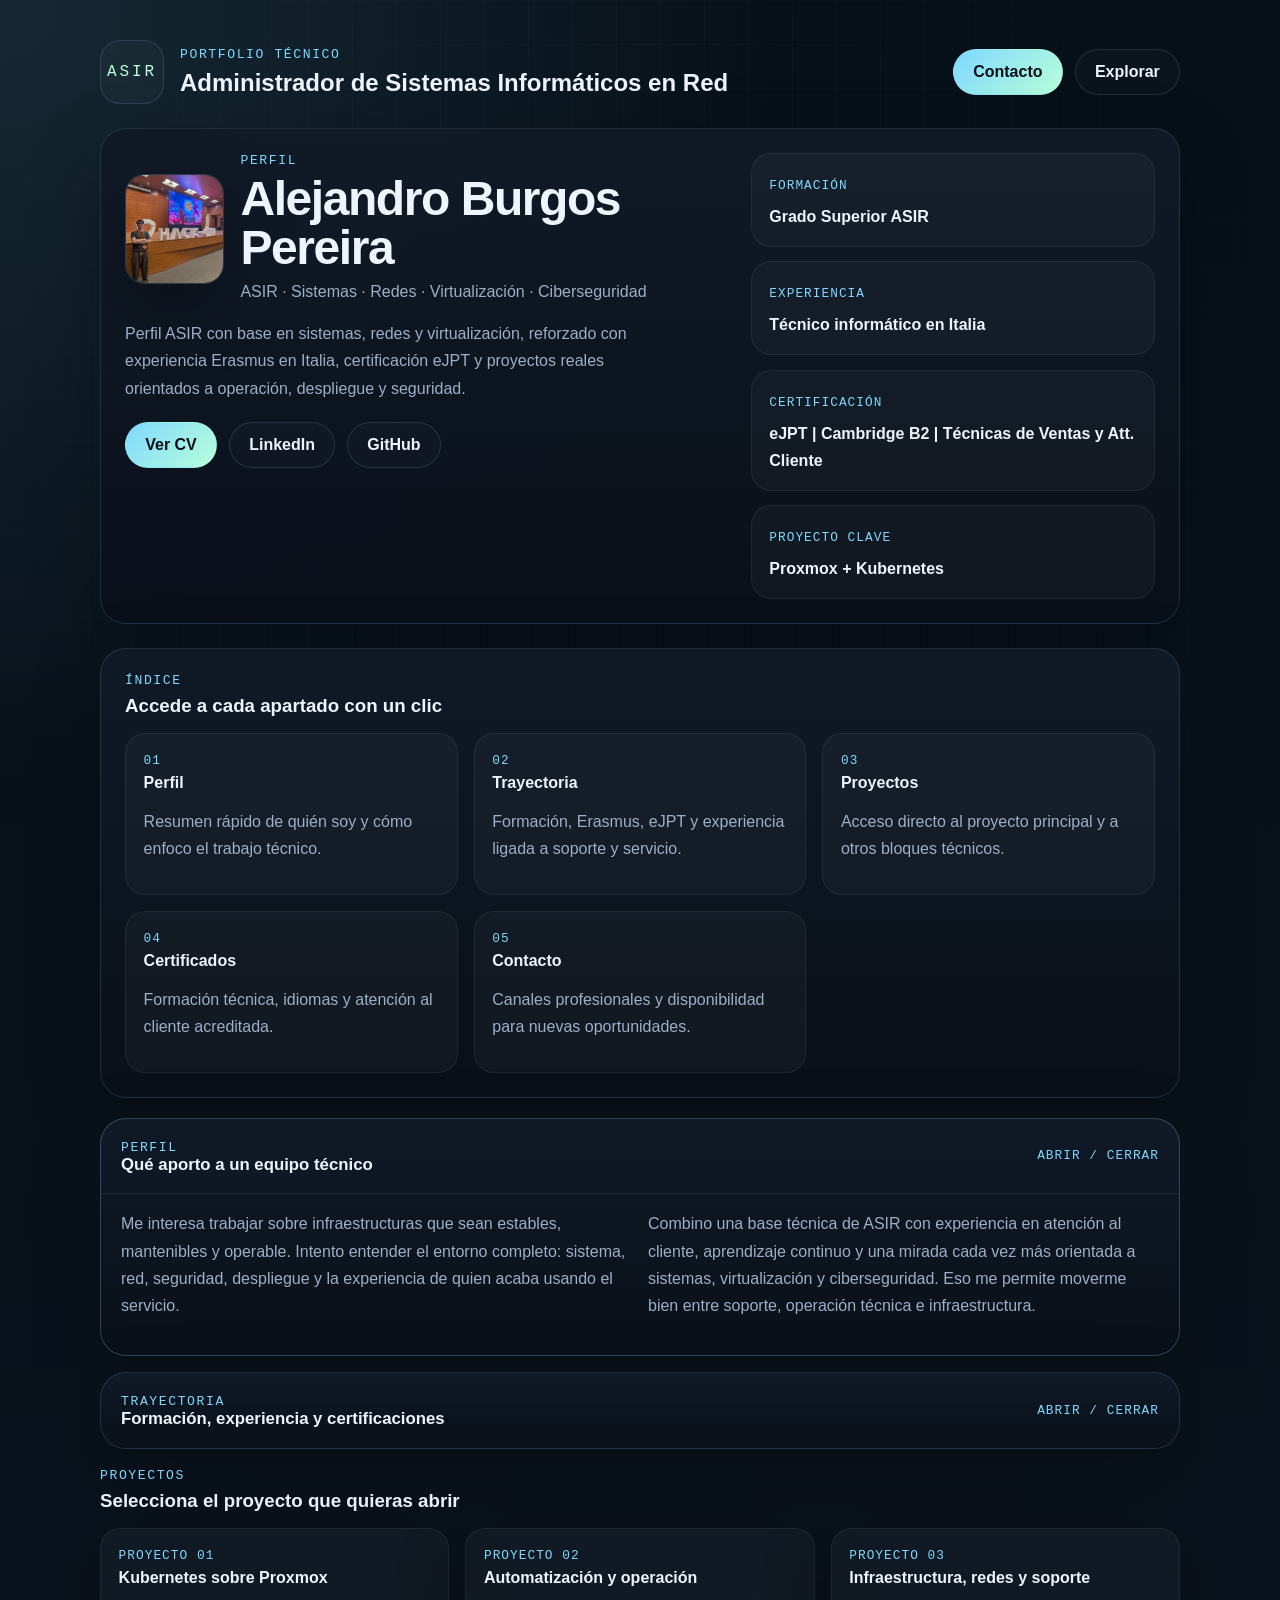
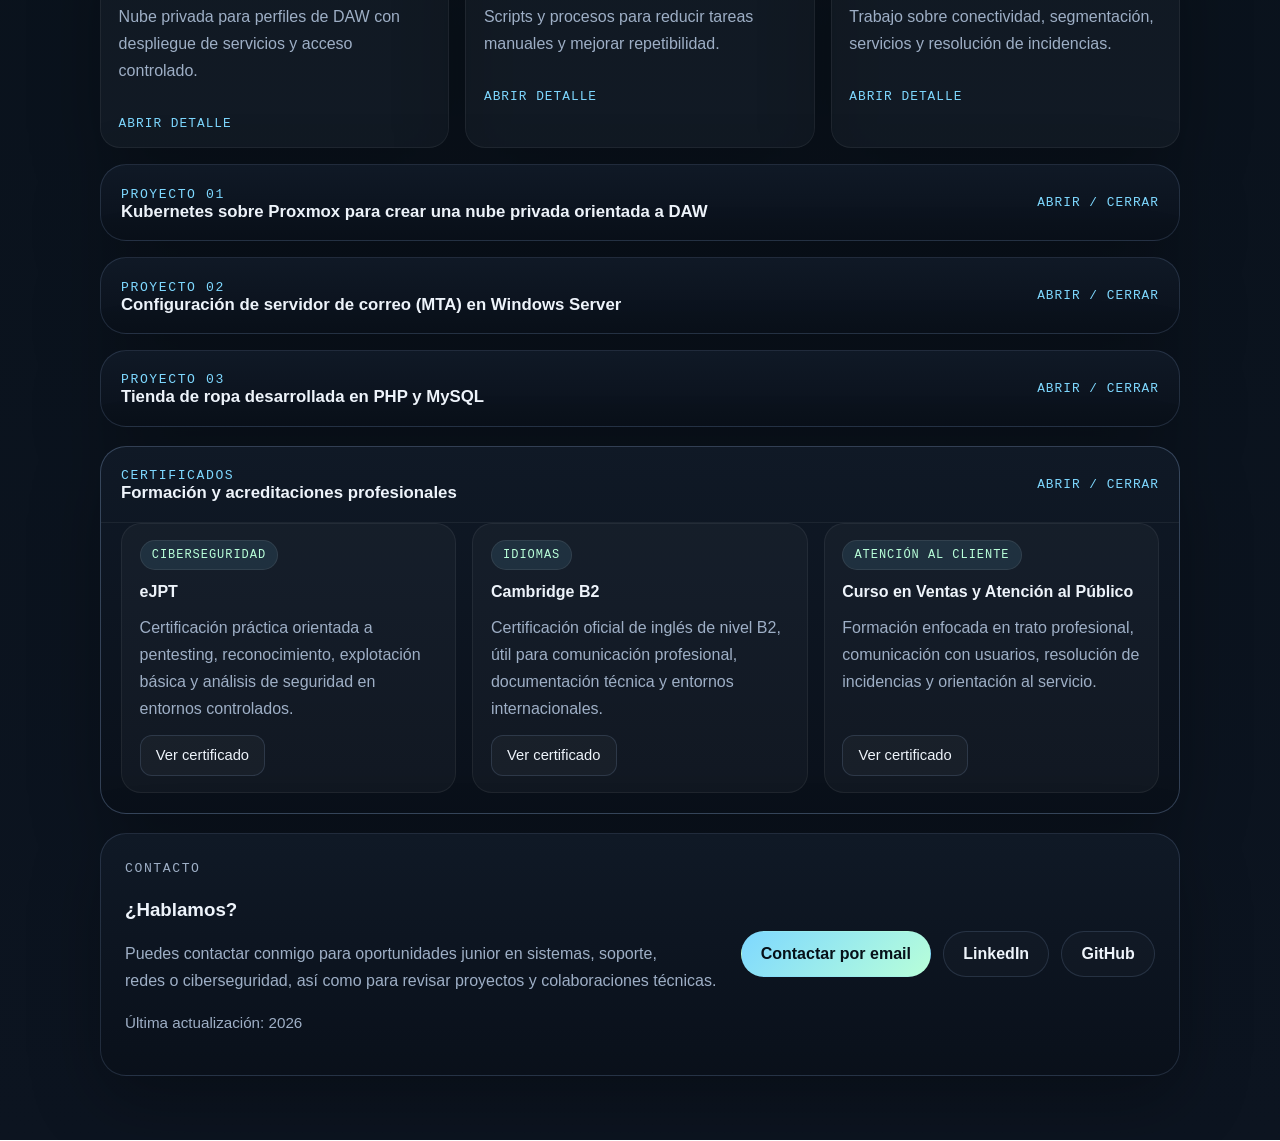
==== commit f433de76: "Add files via upload" ====
--- a/index.html
+++ b/index.html
@@ -1,550 +1,605 @@
-<!DOCTYPE html>
-<html lang="es">
-<head>
-  <meta charset="UTF-8">
-  <meta name="viewport" content="width=device-width, initial-scale=1.0">
-  <meta
-    name="description"
-    content="Portfolio profesional de ASIR enfocado en sistemas, redes, virtualización, automatización y ciberseguridad."
-  >
-  <meta name="theme-color" content="#0a101a">
-  <meta name="author" content="Alejandro Burgos">
-  <meta name="robots" content="index,follow">
-
-  <meta property="og:title" content="Alejandro | Portfolio ASIR y Ciberseguridad">
-  <meta property="og:description" content="Portfolio técnico con proyectos reales de sistemas, redes, virtualización y seguridad.">
-  <meta property="og:type" content="website">
-  <meta property="og:url" content="https://cartivas.github.io">
-  <meta property="og:image" content="https://cartivas.github.io/img/preview.jpg">
-
-  <meta name="twitter:card" content="summary_large_image">
-  <meta name="twitter:title" content="Alejandro | Portfolio ASIR y Ciberseguridad">
-  <meta name="twitter:description" content="Proyectos reales de sistemas, redes, virtualización, automatización y seguridad.">
-  <meta name="twitter:image" content="https://cartivas.github.io/img/preview.jpg">
-
-  <meta
-    http-equiv="Content-Security-Policy"
-    content="
-      default-src 'self';
-      script-src 'self';
-      style-src 'self' 'unsafe-inline' https://fonts.googleapis.com;
-      font-src 'self' https://fonts.gstatic.com;
-      img-src 'self' data: https:;
-      connect-src 'self';
-      object-src 'none';
-      base-uri 'self';
-      form-action 'self';
-      frame-ancestors 'none';
-      upgrade-insecure-requests;
-    "
-  >
-
-  <title>Portfolio | Alejandro</title>
-
-  <link rel="icon" type="image/png" sizes="32x32" href="img/favicon-32x32.png">
-  <link rel="icon" type="image/png" sizes="16x16" href="img/favicon-16x16.png">
-  <link rel="icon" href="img/favicon.ico">
-
-  <link rel="preconnect" href="https://fonts.googleapis.com">
-  <link rel="preconnect" href="https://fonts.gstatic.com" crossorigin>
-  <link
-    href="https://fonts.googleapis.com/css2?family=Space+Grotesk:wght@400;500;700&family=IBM+Plex+Mono:wght@400;500;600&display=swap"
-    rel="stylesheet"
-  >
-  <link rel="stylesheet" href="styles.css">
-</head>
-<body>
-  <a class="skip-link" href="#contenido">Saltar al contenido</a>
-
-  <div class="page-shell">
-    <header class="hero">
-      <nav class="topbar" aria-label="Navegación principal">
-        <div class="brand">
-          <span class="brand-mark" aria-hidden="true">ASIR</span>
-          <div>
-            <p class="eyebrow">Portfolio técnico</p>
-            <h1>Administrador de Sistemas Informáticos en Red</h1>
-            
-          </div>
-        </div>
-
-        <div class="hero-actions">
-          <a class="button button-primary" href="#contacto">Contacto</a>
-          <a class="button button-secondary" href="#indice">Explorar</a>
-        </div>
-      </nav>
-
-      <section class="hero-panel reveal">
-        <div class="hero-copy">
-          <div class="profile-intro">
-            <img src="img/perfil.jpg" alt="Foto profesional de Tu Nombre" class="profile-photo">
-            <div>
-              <p class="section-tag">Perfil</p>
-              <h2>Alejandro Burgos Pereira</h2>
-              <p class="hero-role">ASIR · Sistemas · Redes · Virtualización · Ciberseguridad</p>
-            </div>
-          </div>
-
-          <p class="lead">
-            Perfil ASIR con base en sistemas, redes y virtualización, reforzado con
-            experiencia Erasmus en Italia, certificación eJPT y proyectos reales
-            orientados a operación, despliegue y seguridad.
-          </p>
-
-          <div class="hero-actions hero-actions-main">
-            <a class="button button-primary" href="docs/cv.pdf" target="_blank" rel="noopener noreferrer">Ver CV</a>
-            <a class="button button-secondary" href="https://www.linkedin.com/in/Alejandro-Burgos-Pereira" target="_blank" rel="noopener noreferrer">LinkedIn</a>
-            <a class="button button-secondary" href="https://github.com/Cartivas" target="_blank" rel="noopener noreferrer">GitHub</a>
-          </div>
-        </div>
-
-        <div class="hero-facts" aria-label="Resumen del perfil">
-          <article>
-            <span class="fact-label">Formación</span>
-            <strong>Grado Superior ASIR</strong>
-          </article>
-          <article>
-            <span class="fact-label">Experiencia</span>
-            <strong>Técnico informático en Italia</strong>
-          </article>
-          <article>
-            <span class="fact-label">Certificación</span>
-            <strong>eJPT | Cambridge B2 | Técnicas de Ventas y Att. Cliente</strong>
-          </article>
-          <article>
-            <span class="fact-label">Proyecto clave</span>
-            <strong>Proxmox + Kubernetes</strong>
-          </article>
-        </div>
-      </section>
-    </header>
-
-    <main id="contenido">
-      <section class="index-panel reveal" id="indice">
-        <div class="section-heading">
-          <p class="section-tag">Índice</p>
-          <h3>Accede a cada apartado con un clic</h3>
-        </div>
-
-        <div class="index-grid">
-          <a class="index-card" href="#perfil">
-            <span class="index-kicker">01</span>
-            <strong>Perfil</strong>
-            <p>Resumen rápido de quién soy y cómo enfoco el trabajo técnico.</p>
-          </a>
-
-          <a class="index-card" href="#trayectoria">
-            <span class="index-kicker">02</span>
-            <strong>Trayectoria</strong>
-            <p>Formación, Erasmus, eJPT y experiencia ligada a soporte y servicio.</p>
-          </a>
-
-          <a class="index-card" href="#proyectos">
-            <span class="index-kicker">03</span>
-            <strong>Proyectos</strong>
-            <p>Acceso directo al proyecto principal y a otros bloques técnicos.</p>
-          </a>
-
-          <a class="index-card" href="#stack">
-            <span class="index-kicker">04</span>
-            <strong>Stack</strong>
-            <p>Tecnologías, herramientas y áreas donde mejor encaja mi perfil.</p>
-          </a>
-
-          <a class="index-card" href="#contacto">
-            <span class="index-kicker">05</span>
-            <strong>Contacto</strong>
-            <p>Canales profesionales y disponibilidad para nuevas oportunidades.</p>
-          </a>
-        </div>
-      </section>
-
-      <section class="drawers reveal">
-        <details class="info-drawer" id="perfil" open>
-          <summary>
-            <span>
-              <span class="drawer-tag">Perfil</span>
-              <strong>Qué aporto a un equipo técnico</strong>
-            </span>
-            <span class="drawer-hint">Abrir / cerrar</span>
-          </summary>
-          <div class="drawer-content two-column">
-            <p>
-              Me interesa trabajar sobre infraestructuras que sean estables,
-              mantenibles y operable. Intento entender el entorno completo:
-              sistema, red, seguridad, despliegue y la experiencia de quien acaba
-              usando el servicio.
-            </p>
-            <p>
-              Combino una base técnica de ASIR con experiencia en atención al
-              cliente, aprendizaje continuo y una mirada cada vez más orientada a
-              sistemas, virtualización y ciberseguridad. Eso me permite moverme bien
-              entre soporte, operación técnica e infraestructura.
-            </p>
-          </div>
-        </details>
-
-        <details class="info-drawer" id="trayectoria">
-          <summary>
-            <span>
-              <span class="drawer-tag">Trayectoria</span>
-              <strong>Formación, experiencia y certificaciones</strong>
-            </span>
-            <span class="drawer-hint">Abrir / cerrar</span>
-          </summary>
-          <div class="drawer-content timeline-list">
-            <article>
-              <span class="timeline-step">ASIR</span>
-              <p>Formación profesional de Grado Superior en Administración de Sistemas Informáticos en Red.</p>
-            </article>
-            <article>
-              <span class="timeline-step">EU</span>
-              <p>Experiencia laboral mediante movilidad Erasmus en Italia, reforzando adaptación, autonomía y trabajo en nuevos entornos.</p>
-            </article>
-            <article>
-              <span class="timeline-step">eJPT</span>
-              <p>Certificación práctica de pentesting que aporta una mirada más completa sobre exposición, acceso y superficie de ataque.</p>
-            </article>
-            <article>
-              <span class="timeline-step">CX</span>
-              <p>Base de atención al cliente y comunicación clara, muy útil para soporte técnico y gestión de incidencias.</p>
-            </article>
-          </div>
-        </details>
-      </section>
-
-      <section class="projects-panel reveal" id="proyectos">
-        <div class="section-heading">
-          <p class="section-tag">Proyectos</p>
-          <h3>Selecciona el proyecto que quieras abrir</h3>
-        </div>
-
-        <div class="project-access-grid">
-          <a class="project-access-card" href="#proyecto-k8s">
-            <span class="index-kicker">Proyecto 01</span>
-            <strong>Kubernetes sobre Proxmox</strong>
-            <p>Nube privada para perfiles de DAW con despliegue de servicios y acceso controlado.</p>
-            <span class="card-link">Abrir detalle</span>
-          </a>
-
-          <a class="project-access-card" href="#proyecto-automatizacion">
-            <span class="index-kicker">Proyecto 02</span>
-            <strong>Automatización y operación</strong>
-            <p>Scripts y procesos para reducir tareas manuales y mejorar repetibilidad.</p>
-            <span class="card-link">Abrir detalle</span>
-          </a>
-
-          <a class="project-access-card" href="#proyecto-redes">
-            <span class="index-kicker">Proyecto 03</span>
-            <strong>Infraestructura, redes y soporte</strong>
-            <p>Trabajo sobre conectividad, segmentación, servicios y resolución de incidencias.</p>
-            <span class="card-link">Abrir detalle</span>
-          </a>
-        </div>
-
-        <div class="drawers">
-          <details class="info-drawer project-drawer" id="proyecto-k8s">
-            <summary>
-              <span>
-                <span class="drawer-tag">Proyecto 01</span>
-                <strong>Kubernetes sobre Proxmox para crear una nube privada orientada a DAW</strong>
-              </span>
-              <span class="drawer-hint">Abrir / cerrar</span>
-            </summary>
-            <div class="drawer-content">
-              <div class="project-meta">
-                <span>Proxmox</span>
-                <span>Kubernetes</span>
-                <span>Cilium</span>
-                <span>Ngrok</span>
-                <span>Helm</span>
-                <span>Ubuntu Server</span>
-              </div>
-
-              <div class="reading-grid">
-                <article class="reading-card">
-                  <h4>Objetivo</h4>
-                  <p>
-                    Construir una plataforma donde usuarios con perfil de desarrollo
-                    web pudieran trabajar, desplegar y consultar servicios dentro de
-                    una infraestructura real, más cercana a un entorno operativo que a
-                    un laboratorio aislado.
-                  </p>
-                </article>
-
-                <article class="reading-card">
-                  <h4>Arquitectura</h4>
-                  <p>
-                    El proyecto se apoyó en Proxmox como base de virtualización,
-                    nodos Ubuntu Server, un control plane y varios workers unidos con
-                    <code>kubeadm</code>, usando <code>containerd</code> como runtime y
-                    Cilium como CNI para conectividad y control del tráfico.
-                  </p>
-                </article>
-
-                <article class="reading-card">
-                  <h4>Lo que permitía hacer</h4>
-                  <p>
-                    Desplegar aplicaciones web, publicar servicios, revisar logs,
-                    reiniciar despliegues, escalar réplicas y ofrecer un entorno
-                    compartido donde otros usuarios pudieran subir y mantener sus
-                    servicios con supervisión.
-                  </p>
-                </article>
-
-                <article class="reading-card">
-                  <h4>Retos reales</h4>
-                  <p>
-                    Hubo limitaciones de red para abrir puertos, acceso físico
-                    restringido al servidor y ajustes sobre bridges y VLANs. Eso
-                    obligó a buscar soluciones más operativas, como el uso de Ngrok
-                    para exponer servicios de forma controlada.
-                  </p>
-                </article>
-              </div>
-              <br>
-              <div class="reading-grid">
-                <article class="reading-card">
-                  <h4>Calidad y seguridad</h4>
-                  <ul class="detail-list">
-                    <li>Pruebas de escalado y distribución de carga entre nodos.</li>
-                    <li>Uso de logs para diagnóstico y seguimiento del clúster.</li>
-                    <li>Backups automatizados con cron y rsync.</li>
-                    <li>Hardening del acceso con Fail2ban, UFW e IPTables.</li>
-                    <li>Despliegues reproducibles mediante YAML y Helm.</li>
-                  </ul>
-                </article>
-                
-                <article class="reading-card">
-                  <h4>Qué demuestra</h4>
-                  <p>
-                    Este proyecto refleja capacidad para diseñar una solución
-                    completa, trabajar con limitaciones reales, documentar el proceso
-                    y convertir la infraestructura en un servicio útil para otras
-                    personas, no solo en una práctica técnica.
-                  </p>
-                </article>
-              </div>
-
-              <div class="attachments">
-                <h4>Adjuntos</h4>
-                <div class="attachments-grid">
-                  <a class="attachment-card" href="docs/memoria-kubernetes.pdf" target="_blank" rel="noopener noreferrer">Memoria PDF</a>
-                  <a class="attachment-card" href="https://drive.google.com/drive/folders/1dDjjILi19kCxMEsZR_T1YBRhARrFZkqy?usp=sharing" target="_blank" rel="noopener noreferrer">Capturas y evidencias</a>
-                  <a class="attachment-card" href="https://drive.google.com/drive/folders/1EdOBUiOuw_UQIhISsdF_y47M0I-mUhzI?usp=sharing" target="_blank" rel="noopener noreferrer">.ova de las máquinas</a>
-                </div>
-              </div>
-            </div>
-          </details>
-
-    <details class="info-drawer project-drawer" id="proyecto-mta">
-      <summary>
-        <span>
-          <span class="drawer-tag">Proyecto 02</span>
-          <strong>Configuración de servidor de correo (MTA) en Windows Server</strong>
-        </span>
-        <span class="drawer-hint">Abrir / cerrar</span>
-      </summary>
-
-      <div class="drawer-content">
-        <div class="project-meta">
-          <span>Windows Server</span>
-          <span>IIS</span>
-          <span>SMTP</span>
-          <span>DNS</span>
-          <span>hMailServer</span>
-          <span>Thunderbird</span>
-        </div>
-
-        <div class="reading-grid">
-
-          <article class="reading-card">
-            <h4>Objetivo</h4>
-            <p>
-              Implementar un servidor de correo funcional dentro de un entorno Windows Server,
-              capaz de enviar y recibir correos electrónicos en red local, configurando
-              correctamente servicios, protocolos y resolución DNS.
-            </p>
-          </article>
-
-          <article class="reading-card">
-            <h4>Arquitectura</h4>
-            <p>
-              El sistema se construyó sobre Windows Server utilizando IIS y el servicio SMTP,
-              junto con hMailServer como motor de correo. Se configuraron dominios internos,
-              cuentas de usuario e integración con servicios de red para simular un entorno real.
-            </p>
-          </article>
-
-          <article class="reading-card">
-            <h4>Configuración técnica</h4>
-            <br>
-            <ul class="detail-list">
-              <li>Instalación de roles IIS y servidor SMTP.</li>
-              <li>Configuración de DNS para resolución de dominios.</li>
-              <li>Creación de dominios y cuentas en hMailServer.</li>
-              <li>Configuración de SMTP para envío de correos.</li>
-              <li>Configuración de POP3/IMAP para recepción.</li>
-            </ul>
-          </article>
-
-          <article class="reading-card">
-            <h4>Seguridad y red</h4>
-            <br>
-            <ul class="detail-list">
-              <li>Apertura controlada de puertos en firewall (25, 143, 110, 587, 993, 995).</li>
-              <li>Configuración de autenticación de usuarios.</li>
-              <li>Uso de protocolos seguros (STARTTLS / SSL/TLS).</li>
-              <li>Validación de DNS para evitar problemas de entrega.</li>
-            </ul>
-          </article>
-
-        </div>
-        <br>
-        <div class="reading-grid">
-
-          <article class="reading-card">
-            <h4>Pruebas realizadas</h4>
-            <p>
-              Se verificó el funcionamiento mediante conexiones SMTP y el envío/recepción
-              de correos usando Thunderbird, comprobando la comunicación entre cuentas
-              internas y validando la correcta configuración del servidor.
-            </p>
-          </article>
-          
-          <article class="reading-card">
-            <h4>Qué demuestra</h4>
-            <p>
-              Este proyecto refleja conocimientos en servicios de red, administración de
-              sistemas Windows, configuración de protocolos de correo y resolución de
-              problemas en entornos reales, incluyendo red, seguridad y conectividad.
-            </p>
-          </article>
-
-        </div>
-
-        <div class="attachments">
-          <h4>Adjuntos</h4>
-          <div class="attachments-grid">
-            <a class="attachment-card" href="https://drive.google.com/file/d/1wXG5_zZ2a3fIfb_OPlD4ddJxG709z7Ym/view?usp=sharing" target="_blank" rel="noopener noreferrer">
-              Memoria completa del proyecto
-            </a>
-          </div>
-        </div>
-
-      </div>
-    </details>
-
-<details class="info-drawer project-drawer" id="proyecto-tienda">
-  <summary>
-    <span>
-      <span class="drawer-tag">Proyecto 03</span>
-      <strong>Tienda de ropa desarrollada en PHP y MySQL</strong>
-    </span>
-    <span class="drawer-hint">Abrir / cerrar</span>
-  </summary>
-
-  <div class="drawer-content">
-
-    <div class="project-meta">
-      <span>PHP</span>
-      <span>MySQL</span>
-      <span>HTML</span>
-      <span>CSS</span>
-      <span>Sesiones</span>
-      <span>CRUD</span>
-    </div>
-
-    <div class="reading-grid">
-
-      <article class="reading-card">
-        <h4>Objetivo</h4>
-        <p>
-          Desarrollar una tienda web funcional orientada a la gestión de productos,
-          usuarios y compras, implementando lógica real de negocio y control de acceso.
-        </p>
-      </article>
-
-      <article class="reading-card">
-        <h4>Arquitectura</h4>
-        <p>
-          Aplicación desarrollada en PHP con base de datos MySQL, estructurada para
-          diferenciar roles (cliente y administrador), gestionar sesiones y mantener
-          control sobre productos, usuarios y operaciones.
-        </p>
-      </article>
-
-      <article class="reading-card">
-        <h4>Funcionalidades</h4>
-        <ul class="detail-list">
-          <li>Registro e inicio de sesión de usuarios.</li>
-          <li>Gestión de productos mediante CRUD.</li>
-          <li>Control de compras y stock.</li>
-          <li>Panel de administración.</li>
-          <li>Manejo de sesiones y control de acceso.</li>
-        </ul>
-      </article>
-
-      <article class="reading-card">
-        <h4>Qué demuestra</h4>
-        <p>
-          Este proyecto demuestra capacidad para desarrollar una aplicación web
-          completa con backend, base de datos, autenticación, lógica de negocio
-          y gestión de usuarios en un entorno funcional.
-        </p>
-      </article>
-
-    </div>
-
-    <div class="attachments">
-      <h4>Adjuntos</h4>
-      <div class="demo-drawers">
-        <details class="demo-drawer">
-          <summary>Demo inicio</summary>
-          <div class="demo-content">
-            <video controls muted loop playsinline preload="metadata" class="demo-video">
-              <source src="media/Gif1_lizard.mp4" type="video/mp4">
-              Tu navegador no soporta video HTML5.
-            </video>
-          </div>
-        </details>
-
-        <details class="demo-drawer">
-          <summary>Demo catálogo</summary>
-          <div class="demo-content">
-            <video controls muted loop playsinline preload="metadata" class="demo-video">
-              <source src="media/Gif2_lizard.mp4" type="video/mp4">
-              Tu navegador no soporta video HTML5.
-            </video>
-          </div>
-        </details>
-      </div>
-    </div>
-
-  </div>
-</details>
-</section>
-
-      <section class="panel contact-panel reveal" id="contacto">
-        <div>
-          <p class="section-tag">Contacto</p>
-          <h3>¿Hablamos?</h3>
-          <p>
-          Puedes contactar conmigo para oportunidades junior en sistemas, soporte, <br>
-          redes o ciberseguridad, así como para revisar proyectos y colaboraciones técnicas.
-          </p>
-          <p class="last-update">Última actualización: 2026</p>
-        </div>
-
-        <div class="contact-actions">
-          <a class="button button-primary" href="mailto:burgospereiraalejandro148@gmail.com?subject=Contacto%20portfolio%20ASIR"> Contactar por email </a>
-          <a class="button button-secondary" href="https://www.linkedin.com/in/Alejandro-Burgos-Pereira" target="_blank" rel="noopener noreferrer">LinkedIn</a>
-          <a class="button button-secondary" href="https://github.com/Cartivas" target="_blank" rel="noopener noreferrer">GitHub</a>
-        </div>
-      </section>
-    </main>
-  </div>
-
-  <script src="script.js" defer></script>
-</body>
+<!DOCTYPE html>
+<html lang="es">
+<head>
+  <meta charset="UTF-8">
+  <meta name="viewport" content="width=device-width, initial-scale=1.0">
+  <meta
+    name="description"
+    content="Portfolio profesional de ASIR enfocado en sistemas, redes, virtualización, automatización y ciberseguridad."
+  >
+  <meta name="theme-color" content="#0a101a">
+  <meta name="author" content="Alejandro Burgos">
+  <meta name="robots" content="index,follow">
+
+  <meta property="og:title" content="Alejandro | Portfolio ASIR y Ciberseguridad">
+  <meta property="og:description" content="Portfolio técnico con proyectos reales de sistemas, redes, virtualización y seguridad.">
+  <meta property="og:type" content="website">
+  <meta property="og:url" content="https://cartivas.github.io">
+  <meta property="og:image" content="https://cartivas.github.io/img/preview.jpg">
+
+  <meta name="twitter:card" content="summary_large_image">
+  <meta name="twitter:title" content="Alejandro | Portfolio ASIR y Ciberseguridad">
+  <meta name="twitter:description" content="Proyectos reales de sistemas, redes, virtualización, automatización y seguridad.">
+  <meta name="twitter:image" content="https://cartivas.github.io/img/preview.jpg">
+
+  <meta
+    http-equiv="Content-Security-Policy"
+    content="
+      default-src 'self';
+      script-src 'self';
+      style-src 'self' 'unsafe-inline' https://fonts.googleapis.com;
+      font-src 'self' https://fonts.gstatic.com;
+      img-src 'self' data: https:;
+      connect-src 'self';
+      object-src 'none';
+      base-uri 'self';
+      form-action 'self';
+      frame-ancestors 'none';
+      upgrade-insecure-requests;
+    "
+  >
+
+  <title>Portfolio | Alejandro</title>
+
+  <link rel="icon" type="image/png" sizes="32x32" href="img/favicon-32x32.png">
+  <link rel="icon" type="image/png" sizes="16x16" href="img/favicon-16x16.png">
+  <link rel="icon" href="img/favicon.ico">
+
+  <link rel="preconnect" href="https://fonts.googleapis.com">
+  <link rel="preconnect" href="https://fonts.gstatic.com" crossorigin>
+  <link
+    href="https://fonts.googleapis.com/css2?family=Space+Grotesk:wght@400;500;700&family=IBM+Plex+Mono:wght@400;500;600&display=swap"
+    rel="stylesheet"
+  >
+  <link rel="stylesheet" href="styles.css">
+</head>
+<body>
+  <a class="skip-link" href="#contenido">Saltar al contenido</a>
+
+  <div class="page-shell">
+    <header class="hero">
+      <nav class="topbar" aria-label="Navegación principal">
+        <div class="brand">
+          <span class="brand-mark" aria-hidden="true">ASIR</span>
+          <div>
+            <p class="eyebrow">Portfolio técnico</p>
+            <h1>Administrador de Sistemas Informáticos en Red</h1>
+            
+          </div>
+        </div>
+
+        <div class="hero-actions">
+          <a class="button button-primary" href="#contacto">Contacto</a>
+          <a class="button button-secondary" href="#indice">Explorar</a>
+        </div>
+      </nav>
+
+      <section class="hero-panel reveal">
+        <div class="hero-copy">
+          <div class="profile-intro">
+            <img src="img/perfil.jpg" alt="Foto profesional de Tu Nombre" class="profile-photo">
+            <div>
+              <p class="section-tag">Perfil</p>
+              <h2>Alejandro Burgos Pereira</h2>
+              <p class="hero-role">ASIR · Sistemas · Redes · Virtualización · Ciberseguridad</p>
+            </div>
+          </div>
+
+          <p class="lead">
+            Perfil ASIR con base en sistemas, redes y virtualización, reforzado con
+            experiencia Erasmus en Italia, certificación eJPT y proyectos reales
+            orientados a operación, despliegue y seguridad.
+          </p>
+
+          <div class="hero-actions hero-actions-main">
+            <a class="button button-primary" href="docs/cv.pdf" target="_blank" rel="noopener noreferrer">Ver CV</a>
+            <a class="button button-secondary" href="https://www.linkedin.com/in/Alejandro-Burgos-Pereira" target="_blank" rel="noopener noreferrer">LinkedIn</a>
+            <a class="button button-secondary" href="https://github.com/Cartivas" target="_blank" rel="noopener noreferrer">GitHub</a>
+          </div>
+        </div>
+
+        <div class="hero-facts" aria-label="Resumen del perfil">
+          <article>
+            <span class="fact-label">Formación</span>
+            <strong>Grado Superior ASIR</strong>
+          </article>
+          <article>
+            <span class="fact-label">Experiencia</span>
+            <strong>Técnico informático en Italia</strong>
+          </article>
+          <article>
+            <span class="fact-label">Certificación</span>
+            <strong>eJPT | Cambridge B2 | Técnicas de Ventas y Att. Cliente</strong>
+          </article>
+          <article>
+            <span class="fact-label">Proyecto clave</span>
+            <strong>Proxmox + Kubernetes</strong>
+          </article>
+        </div>
+      </section>
+    </header>
+
+    <main id="contenido">
+      <section class="index-panel reveal" id="indice">
+        <div class="section-heading">
+          <p class="section-tag">Índice</p>
+          <h3>Accede a cada apartado con un clic</h3>
+        </div>
+
+        <div class="index-grid">
+          <a class="index-card" href="#perfil">
+            <span class="index-kicker">01</span>
+            <strong>Perfil</strong>
+            <p>Resumen rápido de quién soy y cómo enfoco el trabajo técnico.</p>
+          </a>
+
+          <a class="index-card" href="#trayectoria">
+            <span class="index-kicker">02</span>
+            <strong>Trayectoria</strong>
+            <p>Formación, Erasmus, eJPT y experiencia ligada a soporte y servicio.</p>
+          </a>
+
+          <a class="index-card" href="#proyectos">
+            <span class="index-kicker">03</span>
+            <strong>Proyectos</strong>
+            <p>Acceso directo al proyecto principal y a otros bloques técnicos.</p>
+          </a>
+
+          <a class="index-card" href="#certificados">
+            <span class="index-kicker">04</span>
+            <strong>Certificados</strong>
+            <p>Formación técnica, idiomas y atención al cliente acreditada.</p>
+          </a>
+
+          <a class="index-card" href="#contacto">
+            <span class="index-kicker">05</span>
+            <strong>Contacto</strong>
+            <p>Canales profesionales y disponibilidad para nuevas oportunidades.</p>
+          </a>
+        </div>
+      </section>
+
+      <section class="drawers reveal">
+        <details class="info-drawer" id="perfil" open>
+          <summary>
+            <span>
+              <span class="drawer-tag">Perfil</span>
+              <strong>Qué aporto a un equipo técnico</strong>
+            </span>
+            <span class="drawer-hint">Abrir / cerrar</span>
+          </summary>
+          <div class="drawer-content two-column">
+            <p>
+              Me interesa trabajar sobre infraestructuras que sean estables,
+              mantenibles y operable. Intento entender el entorno completo:
+              sistema, red, seguridad, despliegue y la experiencia de quien acaba
+              usando el servicio.
+            </p>
+            <p>
+              Combino una base técnica de ASIR con experiencia en atención al
+              cliente, aprendizaje continuo y una mirada cada vez más orientada a
+              sistemas, virtualización y ciberseguridad. Eso me permite moverme bien
+              entre soporte, operación técnica e infraestructura.
+            </p>
+          </div>
+        </details>
+
+        <details class="info-drawer" id="trayectoria">
+          <summary>
+            <span>
+              <span class="drawer-tag">Trayectoria</span>
+              <strong>Formación, experiencia y certificaciones</strong>
+            </span>
+            <span class="drawer-hint">Abrir / cerrar</span>
+          </summary>
+          <div class="drawer-content timeline-list">
+            <article>
+              <span class="timeline-step">ASIR</span>
+              <p>Formación profesional de Grado Superior en Administración de Sistemas Informáticos en Red.</p>
+            </article>
+            <article>
+              <span class="timeline-step">EU</span>
+              <p>Experiencia laboral mediante movilidad Erasmus en Italia, reforzando adaptación, autonomía y trabajo en nuevos entornos.</p>
+            </article>
+            <article>
+              <span class="timeline-step">eJPT</span>
+              <p>Certificación práctica de pentesting que aporta una mirada más completa sobre exposición, acceso y superficie de ataque.</p>
+            </article>
+            <article>
+              <span class="timeline-step">CX</span>
+              <p>Base de atención al cliente y comunicación clara, muy útil para soporte técnico y gestión de incidencias.</p>
+            </article>
+          </div>
+        </details>
+      </section>
+
+      <section class="projects-panel reveal" id="proyectos">
+        <div class="section-heading">
+          <p class="section-tag">Proyectos</p>
+          <h3>Selecciona el proyecto que quieras abrir</h3>
+        </div>
+
+        <div class="project-access-grid">
+          <a class="project-access-card" href="#proyecto-k8s">
+            <span class="index-kicker">Proyecto 01</span>
+            <strong>Kubernetes sobre Proxmox</strong>
+            <p>Nube privada para perfiles de DAW con despliegue de servicios y acceso controlado.</p>
+            <span class="card-link">Abrir detalle</span>
+          </a>
+
+          <a class="project-access-card" href="#proyecto-automatizacion">
+            <span class="index-kicker">Proyecto 02</span>
+            <strong>Automatización y operación</strong>
+            <p>Scripts y procesos para reducir tareas manuales y mejorar repetibilidad.</p>
+            <span class="card-link">Abrir detalle</span>
+          </a>
+
+          <a class="project-access-card" href="#proyecto-redes">
+            <span class="index-kicker">Proyecto 03</span>
+            <strong>Infraestructura, redes y soporte</strong>
+            <p>Trabajo sobre conectividad, segmentación, servicios y resolución de incidencias.</p>
+            <span class="card-link">Abrir detalle</span>
+          </a>
+        </div>
+
+        <div class="drawers">
+          <details class="info-drawer project-drawer" id="proyecto-k8s">
+            <summary>
+              <span>
+                <span class="drawer-tag">Proyecto 01</span>
+                <strong>Kubernetes sobre Proxmox para crear una nube privada orientada a DAW</strong>
+              </span>
+              <span class="drawer-hint">Abrir / cerrar</span>
+            </summary>
+            <div class="drawer-content">
+              <div class="project-meta">
+                <span>Proxmox</span>
+                <span>Kubernetes</span>
+                <span>Cilium</span>
+                <span>Ngrok</span>
+                <span>Helm</span>
+                <span>Ubuntu Server</span>
+              </div>
+
+              <div class="reading-grid">
+                <article class="reading-card">
+                  <h4>Objetivo</h4>
+                  <p>
+                    Construir una plataforma donde usuarios con perfil de desarrollo
+                    web pudieran trabajar, desplegar y consultar servicios dentro de
+                    una infraestructura real, más cercana a un entorno operativo que a
+                    un laboratorio aislado.
+                  </p>
+                </article>
+
+                <article class="reading-card">
+                  <h4>Arquitectura</h4>
+                  <p>
+                    El proyecto se apoyó en Proxmox como base de virtualización,
+                    nodos Ubuntu Server, un control plane y varios workers unidos con
+                    <code>kubeadm</code>, usando <code>containerd</code> como runtime y
+                    Cilium como CNI para conectividad y control del tráfico.
+                  </p>
+                </article>
+
+                <article class="reading-card">
+                  <h4>Lo que permitía hacer</h4>
+                  <p>
+                    Desplegar aplicaciones web, publicar servicios, revisar logs,
+                    reiniciar despliegues, escalar réplicas y ofrecer un entorno
+                    compartido donde otros usuarios pudieran subir y mantener sus
+                    servicios con supervisión.
+                  </p>
+                </article>
+
+                <article class="reading-card">
+                  <h4>Retos reales</h4>
+                  <p>
+                    Hubo limitaciones de red para abrir puertos, acceso físico
+                    restringido al servidor y ajustes sobre bridges y VLANs. Eso
+                    obligó a buscar soluciones más operativas, como el uso de Ngrok
+                    para exponer servicios de forma controlada.
+                  </p>
+                </article>
+              </div>
+              <br>
+              <div class="reading-grid">
+                <article class="reading-card">
+                  <h4>Calidad y seguridad</h4>
+                  <ul class="detail-list">
+                    <li>Pruebas de escalado y distribución de carga entre nodos.</li>
+                    <li>Uso de logs para diagnóstico y seguimiento del clúster.</li>
+                    <li>Backups automatizados con cron y rsync.</li>
+                    <li>Hardening del acceso con Fail2ban, UFW e IPTables.</li>
+                    <li>Despliegues reproducibles mediante YAML y Helm.</li>
+                  </ul>
+                </article>
+                
+                <article class="reading-card">
+                  <h4>Qué demuestra</h4>
+                  <p>
+                    Este proyecto refleja capacidad para diseñar una solución
+                    completa, trabajar con limitaciones reales, documentar el proceso
+                    y convertir la infraestructura en un servicio útil para otras
+                    personas, no solo en una práctica técnica.
+                  </p>
+                </article>
+              </div>
+
+              <div class="attachments">
+                <h4>Adjuntos</h4>
+                <div class="attachments-grid">
+                  <a class="attachment-card" href="docs/memoria-kubernetes.pdf" target="_blank" rel="noopener noreferrer">Memoria PDF</a>
+                  <a class="attachment-card" href="https://drive.google.com/drive/folders/1dDjjILi19kCxMEsZR_T1YBRhARrFZkqy?usp=sharing" target="_blank" rel="noopener noreferrer">Capturas y evidencias</a>
+                  <a class="attachment-card" href="https://drive.google.com/drive/folders/1EdOBUiOuw_UQIhISsdF_y47M0I-mUhzI?usp=sharing" target="_blank" rel="noopener noreferrer">.ova de las máquinas</a>
+                </div>
+              </div>
+            </div>
+          </details>
+
+    <details class="info-drawer project-drawer" id="proyecto-mta">
+      <summary>
+        <span>
+          <span class="drawer-tag">Proyecto 02</span>
+          <strong>Configuración de servidor de correo (MTA) en Windows Server</strong>
+        </span>
+        <span class="drawer-hint">Abrir / cerrar</span>
+      </summary>
+
+      <div class="drawer-content">
+        <div class="project-meta">
+          <span>Windows Server</span>
+          <span>IIS</span>
+          <span>SMTP</span>
+          <span>DNS</span>
+          <span>hMailServer</span>
+          <span>Thunderbird</span>
+        </div>
+
+        <div class="reading-grid">
+
+          <article class="reading-card">
+            <h4>Objetivo</h4>
+            <p>
+              Implementar un servidor de correo funcional dentro de un entorno Windows Server,
+              capaz de enviar y recibir correos electrónicos en red local, configurando
+              correctamente servicios, protocolos y resolución DNS.
+            </p>
+          </article>
+
+          <article class="reading-card">
+            <h4>Arquitectura</h4>
+            <p>
+              El sistema se construyó sobre Windows Server utilizando IIS y el servicio SMTP,
+              junto con hMailServer como motor de correo. Se configuraron dominios internos,
+              cuentas de usuario e integración con servicios de red para simular un entorno real.
+            </p>
+          </article>
+
+          <article class="reading-card">
+            <h4>Configuración técnica</h4>
+            <br>
+            <ul class="detail-list">
+              <li>Instalación de roles IIS y servidor SMTP.</li>
+              <li>Configuración de DNS para resolución de dominios.</li>
+              <li>Creación de dominios y cuentas en hMailServer.</li>
+              <li>Configuración de SMTP para envío de correos.</li>
+              <li>Configuración de POP3/IMAP para recepción.</li>
+            </ul>
+          </article>
+
+          <article class="reading-card">
+            <h4>Seguridad y red</h4>
+            <br>
+            <ul class="detail-list">
+              <li>Apertura controlada de puertos en firewall (25, 143, 110, 587, 993, 995).</li>
+              <li>Configuración de autenticación de usuarios.</li>
+              <li>Uso de protocolos seguros (STARTTLS / SSL/TLS).</li>
+              <li>Validación de DNS para evitar problemas de entrega.</li>
+            </ul>
+          </article>
+
+        </div>
+        <br>
+        <div class="reading-grid">
+
+          <article class="reading-card">
+            <h4>Pruebas realizadas</h4>
+            <p>
+              Se verificó el funcionamiento mediante conexiones SMTP y el envío/recepción
+              de correos usando Thunderbird, comprobando la comunicación entre cuentas
+              internas y validando la correcta configuración del servidor.
+            </p>
+          </article>
+          
+          <article class="reading-card">
+            <h4>Qué demuestra</h4>
+            <p>
+              Este proyecto refleja conocimientos en servicios de red, administración de
+              sistemas Windows, configuración de protocolos de correo y resolución de
+              problemas en entornos reales, incluyendo red, seguridad y conectividad.
+            </p>
+          </article>
+
+        </div>
+
+        <div class="attachments">
+          <h4>Adjuntos</h4>
+          <div class="attachments-grid">
+            <a class="attachment-card" href="https://drive.google.com/file/d/1wXG5_zZ2a3fIfb_OPlD4ddJxG709z7Ym/view?usp=sharing" target="_blank" rel="noopener noreferrer">
+              Memoria completa del proyecto
+            </a>
+          </div>
+        </div>
+
+      </div>
+    </details>
+
+<details class="info-drawer project-drawer" id="proyecto-tienda">
+  <summary>
+    <span>
+      <span class="drawer-tag">Proyecto 03</span>
+      <strong>Tienda de ropa desarrollada en PHP y MySQL</strong>
+    </span>
+    <span class="drawer-hint">Abrir / cerrar</span>
+  </summary>
+
+  <div class="drawer-content">
+
+    <div class="project-meta">
+      <span>PHP</span>
+      <span>MySQL</span>
+      <span>HTML</span>
+      <span>CSS</span>
+      <span>Sesiones</span>
+      <span>CRUD</span>
+    </div>
+
+    <div class="reading-grid">
+
+      <article class="reading-card">
+        <h4>Objetivo</h4>
+        <p>
+          Desarrollar una tienda web funcional orientada a la gestión de productos,
+          usuarios y compras, implementando lógica real de negocio y control de acceso.
+        </p>
+      </article>
+
+      <article class="reading-card">
+        <h4>Arquitectura</h4>
+        <p>
+          Aplicación desarrollada en PHP con base de datos MySQL, estructurada para
+          diferenciar roles (cliente y administrador), gestionar sesiones y mantener
+          control sobre productos, usuarios y operaciones.
+        </p>
+      </article>
+
+      <article class="reading-card">
+        <h4>Funcionalidades</h4>
+        <ul class="detail-list">
+          <li>Registro e inicio de sesión de usuarios.</li>
+          <li>Gestión de productos mediante CRUD.</li>
+          <li>Control de compras y stock.</li>
+          <li>Panel de administración.</li>
+          <li>Manejo de sesiones y control de acceso.</li>
+        </ul>
+      </article>
+
+      <article class="reading-card">
+        <h4>Qué demuestra</h4>
+        <p>
+          Este proyecto demuestra capacidad para desarrollar una aplicación web
+          completa con backend, base de datos, autenticación, lógica de negocio
+          y gestión de usuarios en un entorno funcional.
+        </p>
+      </article>
+
+    </div>
+
+    <div class="attachments">
+      <h4>Adjuntos</h4>
+      <div class="demo-drawers">
+        <details class="demo-drawer">
+          <summary>Demo inicio</summary>
+          <div class="demo-content">
+            <video controls muted loop playsinline preload="metadata" class="demo-video">
+              <source src="media/Gif1_lizard.mp4" type="video/mp4">
+              Tu navegador no soporta video HTML5.
+            </video>
+          </div>
+        </details>
+
+        <details class="demo-drawer">
+          <summary>Demo catálogo</summary>
+          <div class="demo-content">
+            <video controls muted loop playsinline preload="metadata" class="demo-video">
+              <source src="media/Gif2_lizard.mp4" type="video/mp4">
+              Tu navegador no soporta video HTML5.
+            </video>
+          </div>
+        </details>
+      </div>
+    </div>
+
+  </div>
+</details>
+</section>
+
+
+      <section class="drawers reveal" id="certificados">
+        <details class="info-drawer" open>
+          <summary>
+            <span>
+              <span class="drawer-tag">Certificados</span>
+              <strong>Formación y acreditaciones profesionales</strong>
+            </span>
+            <span class="drawer-hint">Abrir / cerrar</span>
+          </summary>
+
+          <div class="drawer-content">
+            <div class="reading-grid certificates-grid">
+
+              <article class="reading-card certificate-card">
+                <span class="certificate-badge">Ciberseguridad</span>
+                <h4>eJPT</h4>
+                <p>
+                  Certificación práctica orientada a pentesting, reconocimiento,
+                  explotación básica y análisis de seguridad en entornos controlados.
+                </p>
+                <a class="attachment-card" href="docs/ejpt.pdf" target="_blank" rel="noopener noreferrer">
+                  Ver certificado
+                </a>
+              </article>
+
+              <article class="reading-card certificate-card">
+                <span class="certificate-badge">Idiomas</span>
+                <h4>Cambridge B2</h4>
+                <p>
+                  Certificación oficial de inglés de nivel B2, útil para comunicación
+                  profesional, documentación técnica y entornos internacionales.
+                </p>
+                <a class="attachment-card" href="docs/cambridge-b2.pdf" target="_blank" rel="noopener noreferrer">
+                  Ver certificado
+                </a>
+              </article>
+
+              <article class="reading-card certificate-card">
+                <span class="certificate-badge">Atención al cliente</span>
+                <h4>Curso en Ventas y Atención al Público</h4>
+                <p>
+                  Formación enfocada en trato profesional, comunicación con usuarios,
+                  resolución de incidencias y orientación al servicio.
+                </p>
+                <a class="attachment-card" href="docs/ventas-atencion-publico.pdf" target="_blank" rel="noopener noreferrer">
+                  Ver certificado
+                </a>
+              </article>
+
+            </div>
+          </div>
+        </details>
+      </section>
+
+      <section class="panel contact-panel reveal" id="contacto">
+        <div>
+          <p class="section-tag">Contacto</p>
+          <h3>¿Hablamos?</h3>
+          <p>
+          Puedes contactar conmigo para oportunidades junior en sistemas, soporte, <br>
+          redes o ciberseguridad, así como para revisar proyectos y colaboraciones técnicas.
+          </p>
+          <p class="last-update">Última actualización: 2026</p>
+        </div>
+
+        <div class="contact-actions">
+          <a class="button button-primary" href="mailto:burgospereiraalejandro148@gmail.com?subject=Contacto%20portfolio%20ASIR"> Contactar por email </a>
+          <a class="button button-secondary" href="https://www.linkedin.com/in/Alejandro-Burgos-Pereira" target="_blank" rel="noopener noreferrer">LinkedIn</a>
+          <a class="button button-secondary" href="https://github.com/Cartivas" target="_blank" rel="noopener noreferrer">GitHub</a>
+        </div>
+      </section>
+    </main>
+  </div>
+
+  <script src="script.js" defer></script>
+</body>
 </html>
--- a/styles.css
+++ b/styles.css
@@ -1,643 +1,678 @@
-﻿:root {
-  --bg: #0a101a;
-  --panel: rgba(17, 26, 39, 0.92);
-  --panel-soft: rgba(255, 255, 255, 0.03);
-  --line: rgba(155, 188, 232, 0.16);
-  --line-strong: rgba(155, 188, 232, 0.28);
-  --text: #eef4fb;
-  --muted: #9eafc6;
-  --accent: #7ed8ff;
-  --accent-strong: #b8ffd9;
-  --shadow: 0 24px 70px rgba(0, 0, 0, 0.28);
-  --focus: 0 0 0 3px rgba(126, 216, 255, 0.25);
-}
-
-* {
-  box-sizing: border-box;
-}
-
-html {
-  scroll-behavior: smooth;
-}
-
-body {
-  margin: 0;
-  min-height: 100vh;
-  font-family: "Space Grotesk", "Segoe UI", sans-serif;
-  color: var(--text);
-  background:
-    radial-gradient(circle at top left, rgba(126, 216, 255, 0.12), transparent 26%),
-    linear-gradient(180deg, #071018 0%, #0c1420 100%);
-}
-
-body::before {
-  content: "";
-  position: fixed;
-  inset: 0;
-  background-image:
-    linear-gradient(rgba(255, 255, 255, 0.02) 1px, transparent 1px),
-    linear-gradient(90deg, rgba(255, 255, 255, 0.02) 1px, transparent 1px);
-  background-size: 44px 44px;
-  mask-image: radial-gradient(circle at center, black 55%, transparent 95%);
-  pointer-events: none;
-}
-
-a {
-  color: inherit;
-}
-
-img {
-  display: block;
-  max-width: 100%;
-}
-
-code {
-  font-family: "IBM Plex Mono", monospace;
-  color: var(--accent-strong);
-}
-
-.skip-link {
-  position: absolute;
-  left: 1rem;
-  top: -4rem;
-  z-index: 999;
-  padding: 0.8rem 1rem;
-  border-radius: 12px;
-  background: #ffffff;
-  color: #02101a;
-  text-decoration: none;
-  font-weight: 700;
-  transition: top 180ms ease;
-}
-
-.skip-link:focus {
-  top: 1rem;
-}
-
-.page-shell {
-  width: min(1080px, calc(100% - 2rem));
-  margin: 0 auto;
-  padding: 1rem 0 4rem;
-}
-
-.hero {
-  padding: 1rem 0 1.5rem;
-}
-
-.topbar {
-  display: flex;
-  align-items: center;
-  justify-content: space-between;
-  gap: 1rem;
-  padding: 0.5rem 0 1.5rem;
-}
-
-.brand {
-  display: flex;
-  align-items: center;
-  gap: 1rem;
-}
-
-.brand-mark {
-  display: inline-flex;
-  align-items: center;
-  justify-content: center;
-  width: 64px;
-  height: 64px;
-  border-radius: 20px;
-  border: 1px solid var(--line);
-  background: rgba(255, 255, 255, 0.03);
-  color: var(--accent-strong);
-  font-family: "IBM Plex Mono", monospace;
-  letter-spacing: 0.18em;
-}
-
-.brand h1,
-.hero-copy h2,
-.section-heading h3,
-.index-card strong,
-.project-access-card strong,
-.reading-card h4,
-.attachments h4 {
-  margin: 0;
-}
-
-.brand h1 {
-  font-size: clamp(1.2rem, 2vw, 1.5rem);
-}
-
-.brand-subtitle,
-.lead,
-.hero-facts article,
-.index-card p,
-.project-access-card p,
-.drawer-content p,
-.detail-list li,
-.contact-panel p {
-  color: var(--muted);
-  line-height: 1.7;
-}
-
-.brand-subtitle {
-  margin: 0.3rem 0 0;
-}
-
-.eyebrow,
-.section-tag,
-.drawer-tag,
-.fact-label,
-.index-kicker,
-.drawer-hint,
-.card-link {
-  font-family: "IBM Plex Mono", monospace;
-}
-
-.eyebrow,
-.section-tag,
-.drawer-tag {
-  margin: 0 0 0.45rem;
-  color: var(--accent);
-  font-size: 0.82rem;
-  letter-spacing: 0.12em;
-  text-transform: uppercase;
-}
-
-.hero-actions,
-.contact-actions,
-.hero-actions-main {
-  display: flex;
-  flex-wrap: wrap;
-  gap: 0.75rem;
-}
-
-.button {
-  display: inline-flex;
-  align-items: center;
-  justify-content: center;
-  min-height: 46px;
-  padding: 0.8rem 1.2rem;
-  border-radius: 999px;
-  border: 1px solid transparent;
-  color: var(--text);
-  text-decoration: none;
-  font-weight: 600;
-  transition: transform 180ms ease, box-shadow 180ms ease, border-color 180ms ease, background 180ms ease;
-}
-
-.button:hover,
-.button:focus-visible,
-.index-card:hover,
-.project-access-card:hover {
-  transform: translateY(-2px);
-}
-
-.button:focus-visible,
-.index-card:focus-visible,
-.project-access-card:focus-visible,
-.attachment-card:focus-visible {
-  outline: none;
-  box-shadow: var(--focus);
-}
-
-.button-primary {
-  background: linear-gradient(135deg, var(--accent) 0%, var(--accent-strong) 100%);
-  color: #061018;
-}
-
-.button-secondary {
-  border-color: var(--line);
-  background: rgba(255, 255, 255, 0.02);
-}
-
-.hero-panel,
-.index-panel,
-.panel,
-.info-drawer,
-.project-access-card {
-  border: 1px solid var(--line);
-  border-radius: 26px;
-  background: linear-gradient(180deg, var(--panel), rgba(10, 16, 26, 0.94));
-  box-shadow: var(--shadow);
-}
-
-.hero-panel,
-.index-panel,
-.panel {
-  padding: 1.5rem;
-}
-
-.hero-panel {
-  display: grid;
-  grid-template-columns: minmax(0, 1.2fr) minmax(280px, 0.8fr);
-  gap: 1.2rem;
-}
-
-.profile-intro {
-  display: flex;
-  align-items: center;
-  gap: 1rem;
-  margin-bottom: 1rem;
-}
-
-.profile-photo {
-  width: 110px;
-  height: 110px;
-  object-fit: cover;
-  border-radius: 20px;
-  border: 1px solid var(--line);
-  background: rgba(255, 255, 255, 0.03);
-  box-shadow: var(--shadow);
-}
-
-.hero-copy h2 {
-  max-width: none;
-  font-size: clamp(2rem, 4vw, 3rem);
-  line-height: 1.02;
-  letter-spacing: -0.03em;
-}
-
-.hero-role {
-  margin: 0.45rem 0 0;
-  color: var(--muted);
-  font-size: 1rem;
-  line-height: 1.5;
-}
-
-.lead {
-  max-width: 58ch;
-  margin: 1rem 0 0;
-}
-
-.hero-actions-main {
-  margin-top: 1.25rem;
-}
-
-.hero-facts {
-  display: grid;
-  gap: 0.9rem;
-}
-
-.hero-facts article,
-.index-card,
-.project-access-card,
-.reading-card {
-  padding: 1rem 1.1rem;
-  border-radius: 20px;
-  border: 1px solid rgba(255, 255, 255, 0.06);
-  background: var(--panel-soft);
-}
-
-.hero-facts strong,
-.index-card strong,
-.project-access-card strong {
-  display: block;
-  margin-top: 0.35rem;
-  color: var(--text);
-}
-
-.fact-label,
-.index-kicker,
-.drawer-hint,
-.card-link {
-  color: var(--accent);
-  font-size: 0.8rem;
-  letter-spacing: 0.08em;
-  text-transform: uppercase;
-}
-
-main {
-  display: grid;
-  gap: 1.2rem;
-}
-
-.section-heading {
-  margin-bottom: 1rem;
-}
-
-.index-grid,
-.project-access-grid,
-.reading-grid,
-.two-column {
-  display: grid;
-  gap: 1rem;
-}
-
-.index-grid {
-  grid-template-columns: repeat(3, minmax(0, 1fr));
-}
-
-.project-access-grid {
-  grid-template-columns: repeat(3, minmax(0, 1fr));
-  margin-bottom: 1rem;
-}
-
-.two-column,
-.reading-grid {
-  grid-template-columns: repeat(2, minmax(0, 1fr));
-}
-
-.index-card,
-.project-access-card {
-  text-decoration: none;
-  transition: transform 180ms ease, border-color 180ms ease, background 180ms ease;
-}
-
-.index-card:hover,
-.project-access-card:hover,
-.info-drawer[open] {
-  border-color: var(--line-strong);
-}
-
-.card-link {
-  display: inline-block;
-  margin-top: 1rem;
-}
-
-.drawers {
-  display: grid;
-  gap: 1rem;
-}
-
-.info-drawer {
-  overflow: hidden;
-}
-
-.info-drawer summary {
-  display: flex;
-  align-items: center;
-  justify-content: space-between;
-  gap: 1rem;
-  padding: 1.15rem 1.25rem;
-  cursor: pointer;
-  list-style: none;
-}
-
-.info-drawer summary::-webkit-details-marker {
-  display: none;
-}
-
-.info-drawer summary strong {
-  display: block;
-  font-size: 1.05rem;
-}
-
-.drawer-content {
-  padding: 0 1.25rem 1.25rem;
-  border-top: 1px solid rgba(255, 255, 255, 0.06);
-}
-
-.timeline-list {
-  display: grid;
-  gap: 0.9rem;
-}
-
-.timeline-list article {
-  display: grid;
-  grid-template-columns: auto 1fr;
-  gap: 0.85rem;
-  align-items: start;
-  padding-top: 1rem;
-}
-
-.timeline-step {
-  display: inline-flex;
-  align-items: center;
-  justify-content: center;
-  min-width: 3.1rem;
-  height: 2.2rem;
-  padding: 0 0.65rem;
-  border-radius: 999px;
-  background: rgba(126, 216, 255, 0.12);
-  color: var(--accent-strong);
-  font-family: "IBM Plex Mono", monospace;
-  font-size: 0.82rem;
-}
-
-.project-meta,
-.tag-cloud {
-  display: flex;
-  flex-wrap: wrap;
-  gap: 0.7rem;
-}
-
-.project-meta {
-  margin: 1rem 0;
-}
-
-.project-meta span,
-.tag-cloud span {
-  padding: 0.65rem 0.9rem;
-  border-radius: 999px;
-  border: 1px solid rgba(255, 255, 255, 0.08);
-  background: rgba(255, 255, 255, 0.03);
-  color: #ddecff;
-}
-
-.detail-list {
-  margin: 0;
-  padding: 0;
-  list-style: none;
-}
-
-.detail-list li {
-  position: relative;
-  padding-left: 1.3rem;
-  margin-bottom: 0.8rem;
-}
-
-.detail-list li::before {
-  content: "";
-  position: absolute;
-  left: 0;
-  top: 0.7rem;
-  width: 0.45rem;
-  height: 0.45rem;
-  border-radius: 50%;
-  background: linear-gradient(135deg, var(--accent), var(--accent-strong));
-}
-
-.attachments {
-  margin-top: 1.5rem;
-}
-
-.attachments h4 {
-  margin-bottom: 0.9rem;
-  font-size: 1rem;
-  color: var(--text);
-}
-
-.attachments-grid {
-  display: flex;
-  flex-wrap: wrap;
-  gap: 0.7rem;
-}
-
-.attachment-card {
-  padding: 0.7rem 0.95rem;
-  border-radius: 12px;
-  border: 1px solid var(--line);
-  background: rgba(255, 255, 255, 0.03);
-  text-decoration: none;
-  font-size: 0.92rem;
-  transition: transform 180ms ease, border-color 180ms ease, background 180ms ease;
-}
-
-.attachment-card:hover {
-  transform: translateY(-2px);
-  border-color: var(--line-strong);
-  background: rgba(255, 255, 255, 0.06);
-}
-
-.demo-drawers {
-  display: grid;
-  gap: 0.8rem;
-  margin-top: 1rem;
-}
-
-.demo-drawer {
-  border: 1px solid rgba(255, 255, 255, 0.08);
-  border-radius: 16px;
-  background: rgba(255, 255, 255, 0.025);
-  overflow: hidden;
-}
-
-.demo-drawer summary {
-  padding: 0.9rem 1rem;
-  cursor: pointer;
-  list-style: none;
-  font-weight: 600;
-  color: var(--text);
-}
-
-.demo-drawer summary::-webkit-details-marker {
-  display: none;
-}
-
-.demo-drawer[open] {
-  border-color: var(--line-strong);
-}
-
-.demo-content {
-  padding: 0 1rem 1rem;
-  border-top: 1px solid rgba(255, 255, 255, 0.06);
-}
-
-.demo-video {
-  width: 100%;
-  max-width: 720px;
-  display: block;
-  margin: 1rem auto 0;
-  border-radius: 14px;
-  border: 1px solid rgba(255, 255, 255, 0.08);
-  background: #0b0f16;
-  box-shadow: 0 14px 28px rgba(0, 0, 0, 0.18);
-}
-
-.contact-panel {
-  display: flex;
-  align-items: center;
-  justify-content: space-between;
-  gap: 1rem;
-  padding: 1.5rem;
-}
-
-.last-update {
-  margin-top: 0.7rem;
-  color: var(--muted);
-  font-size: 0.95rem;
-}
-
-.reveal {
-  opacity: 0;
-  transform: translateY(24px);
-  transition: opacity 500ms ease, transform 500ms ease;
-}
-
-.reveal.is-visible {
-  opacity: 1;
-  transform: translateY(0);
-}
-
-@media (max-width: 960px) {
-  .topbar,
-  .hero-panel,
-  .two-column,
-  .reading-grid,
-  .project-access-grid,
-  .index-grid,
-  .contact-panel {
-    grid-template-columns: 1fr;
-    flex-direction: column;
-  }
-
-  .topbar {
-    align-items: flex-start;
-  }
-}
-
-@media (max-width: 640px) {
-  .page-shell {
-    width: min(100% - 1rem, 100%);
-  }
-
-  .brand {
-    align-items: flex-start;
-    flex-direction: column;
-  }
-
-  .profile-intro {
-    flex-direction: column;
-    align-items: flex-start;
-  }
-
-  .profile-photo {
-    width: 96px;
-    height: 96px;
-  }
-
-  .hero-copy h2 {
-    font-size: clamp(1.9rem, 9vw, 2.6rem);
-  }
-
-  .button,
-  .contact-actions a {
-    width: 100%;
-  }
-
-  .hero-panel,
-  .index-panel,
-  .panel,
-  .info-drawer,
-  .project-access-card {
-    border-radius: 22px;
-  }
-
-  .info-drawer summary,
-  .demo-drawer summary {
-    align-items: flex-start;
-    flex-direction: column;
-  }
-
-  .demo-video {
-    max-width: 100%;
-  }
-}
-
-@media (prefers-reduced-motion: reduce) {
-  html {
-    scroll-behavior: auto;
-  }
-
-  *,
-  *::before,
-  *::after {
-    animation: none !important;
-    transition: none !important;
-  }
-
-  .reveal,
-  .reveal.is-visible {
-    opacity: 1 !important;
-    transform: none !important;
-  }
+﻿:root {
+  --bg: #0a101a;
+  --panel: rgba(17, 26, 39, 0.92);
+  --panel-soft: rgba(255, 255, 255, 0.03);
+  --line: rgba(155, 188, 232, 0.16);
+  --line-strong: rgba(155, 188, 232, 0.28);
+  --text: #eef4fb;
+  --muted: #9eafc6;
+  --accent: #7ed8ff;
+  --accent-strong: #b8ffd9;
+  --shadow: 0 24px 70px rgba(0, 0, 0, 0.28);
+  --focus: 0 0 0 3px rgba(126, 216, 255, 0.25);
+}
+
+* {
+  box-sizing: border-box;
+}
+
+html {
+  scroll-behavior: smooth;
+}
+
+body {
+  margin: 0;
+  min-height: 100vh;
+  font-family: "Space Grotesk", "Segoe UI", sans-serif;
+  color: var(--text);
+  background:
+    radial-gradient(circle at top left, rgba(126, 216, 255, 0.12), transparent 26%),
+    linear-gradient(180deg, #071018 0%, #0c1420 100%);
+}
+
+body::before {
+  content: "";
+  position: fixed;
+  inset: 0;
+  background-image:
+    linear-gradient(rgba(255, 255, 255, 0.02) 1px, transparent 1px),
+    linear-gradient(90deg, rgba(255, 255, 255, 0.02) 1px, transparent 1px);
+  background-size: 44px 44px;
+  mask-image: radial-gradient(circle at center, black 55%, transparent 95%);
+  pointer-events: none;
+}
+
+a {
+  color: inherit;
+}
+
+img {
+  display: block;
+  max-width: 100%;
+}
+
+code {
+  font-family: "IBM Plex Mono", monospace;
+  color: var(--accent-strong);
+}
+
+.skip-link {
+  position: absolute;
+  left: 1rem;
+  top: -4rem;
+  z-index: 999;
+  padding: 0.8rem 1rem;
+  border-radius: 12px;
+  background: #ffffff;
+  color: #02101a;
+  text-decoration: none;
+  font-weight: 700;
+  transition: top 180ms ease;
+}
+
+.skip-link:focus {
+  top: 1rem;
+}
+
+.page-shell {
+  width: min(1080px, calc(100% - 2rem));
+  margin: 0 auto;
+  padding: 1rem 0 4rem;
+}
+
+.hero {
+  padding: 1rem 0 1.5rem;
+}
+
+.topbar {
+  display: flex;
+  align-items: center;
+  justify-content: space-between;
+  gap: 1rem;
+  padding: 0.5rem 0 1.5rem;
+}
+
+.brand {
+  display: flex;
+  align-items: center;
+  gap: 1rem;
+}
+
+.brand-mark {
+  display: inline-flex;
+  align-items: center;
+  justify-content: center;
+  width: 64px;
+  height: 64px;
+  border-radius: 20px;
+  border: 1px solid var(--line);
+  background: rgba(255, 255, 255, 0.03);
+  color: var(--accent-strong);
+  font-family: "IBM Plex Mono", monospace;
+  letter-spacing: 0.18em;
+}
+
+.brand h1,
+.hero-copy h2,
+.section-heading h3,
+.index-card strong,
+.project-access-card strong,
+.reading-card h4,
+.attachments h4 {
+  margin: 0;
+}
+
+.brand h1 {
+  font-size: clamp(1.2rem, 2vw, 1.5rem);
+}
+
+.brand-subtitle,
+.lead,
+.hero-facts article,
+.index-card p,
+.project-access-card p,
+.drawer-content p,
+.detail-list li,
+.contact-panel p {
+  color: var(--muted);
+  line-height: 1.7;
+}
+
+.brand-subtitle {
+  margin: 0.3rem 0 0;
+}
+
+.eyebrow,
+.section-tag,
+.drawer-tag,
+.fact-label,
+.index-kicker,
+.drawer-hint,
+.card-link {
+  font-family: "IBM Plex Mono", monospace;
+}
+
+.eyebrow,
+.section-tag,
+.drawer-tag {
+  margin: 0 0 0.45rem;
+  color: var(--accent);
+  font-size: 0.82rem;
+  letter-spacing: 0.12em;
+  text-transform: uppercase;
+}
+
+.hero-actions,
+.contact-actions,
+.hero-actions-main {
+  display: flex;
+  flex-wrap: wrap;
+  gap: 0.75rem;
+}
+
+.button {
+  display: inline-flex;
+  align-items: center;
+  justify-content: center;
+  min-height: 46px;
+  padding: 0.8rem 1.2rem;
+  border-radius: 999px;
+  border: 1px solid transparent;
+  color: var(--text);
+  text-decoration: none;
+  font-weight: 600;
+  transition: transform 180ms ease, box-shadow 180ms ease, border-color 180ms ease, background 180ms ease;
+}
+
+.button:hover,
+.button:focus-visible,
+.index-card:hover,
+.project-access-card:hover {
+  transform: translateY(-2px);
+}
+
+.button:focus-visible,
+.index-card:focus-visible,
+.project-access-card:focus-visible,
+.attachment-card:focus-visible {
+  outline: none;
+  box-shadow: var(--focus);
+}
+
+.button-primary {
+  background: linear-gradient(135deg, var(--accent) 0%, var(--accent-strong) 100%);
+  color: #061018;
+}
+
+.button-secondary {
+  border-color: var(--line);
+  background: rgba(255, 255, 255, 0.02);
+}
+
+.hero-panel,
+.index-panel,
+.panel,
+.info-drawer,
+.project-access-card {
+  border: 1px solid var(--line);
+  border-radius: 26px;
+  background: linear-gradient(180deg, var(--panel), rgba(10, 16, 26, 0.94));
+  box-shadow: var(--shadow);
+}
+
+.hero-panel,
+.index-panel,
+.panel {
+  padding: 1.5rem;
+}
+
+.hero-panel {
+  display: grid;
+  grid-template-columns: minmax(0, 1.2fr) minmax(280px, 0.8fr);
+  gap: 1.2rem;
+}
+
+.profile-intro {
+  display: flex;
+  align-items: center;
+  gap: 1rem;
+  margin-bottom: 1rem;
+}
+
+.profile-photo {
+  width: 110px;
+  height: 110px;
+  object-fit: cover;
+  border-radius: 20px;
+  border: 1px solid var(--line);
+  background: rgba(255, 255, 255, 0.03);
+  box-shadow: var(--shadow);
+}
+
+.hero-copy h2 {
+  max-width: none;
+  font-size: clamp(2rem, 4vw, 3rem);
+  line-height: 1.02;
+  letter-spacing: -0.03em;
+}
+
+.hero-role {
+  margin: 0.45rem 0 0;
+  color: var(--muted);
+  font-size: 1rem;
+  line-height: 1.5;
+}
+
+.lead {
+  max-width: 58ch;
+  margin: 1rem 0 0;
+}
+
+.hero-actions-main {
+  margin-top: 1.25rem;
+}
+
+.hero-facts {
+  display: grid;
+  gap: 0.9rem;
+}
+
+.hero-facts article,
+.index-card,
+.project-access-card,
+.reading-card {
+  padding: 1rem 1.1rem;
+  border-radius: 20px;
+  border: 1px solid rgba(255, 255, 255, 0.06);
+  background: var(--panel-soft);
+}
+
+.hero-facts strong,
+.index-card strong,
+.project-access-card strong {
+  display: block;
+  margin-top: 0.35rem;
+  color: var(--text);
+}
+
+.fact-label,
+.index-kicker,
+.drawer-hint,
+.card-link {
+  color: var(--accent);
+  font-size: 0.8rem;
+  letter-spacing: 0.08em;
+  text-transform: uppercase;
+}
+
+main {
+  display: grid;
+  gap: 1.2rem;
+}
+
+.section-heading {
+  margin-bottom: 1rem;
+}
+
+.index-grid,
+.project-access-grid,
+.reading-grid,
+.two-column {
+  display: grid;
+  gap: 1rem;
+}
+
+.index-grid {
+  grid-template-columns: repeat(3, minmax(0, 1fr));
+}
+
+.project-access-grid {
+  grid-template-columns: repeat(3, minmax(0, 1fr));
+  margin-bottom: 1rem;
+}
+
+.two-column,
+.reading-grid {
+  grid-template-columns: repeat(2, minmax(0, 1fr));
+}
+
+.index-card,
+.project-access-card {
+  text-decoration: none;
+  transition: transform 180ms ease, border-color 180ms ease, background 180ms ease;
+}
+
+.index-card:hover,
+.project-access-card:hover,
+.info-drawer[open] {
+  border-color: var(--line-strong);
+}
+
+.card-link {
+  display: inline-block;
+  margin-top: 1rem;
+}
+
+.drawers {
+  display: grid;
+  gap: 1rem;
+}
+
+.info-drawer {
+  overflow: hidden;
+}
+
+.info-drawer summary {
+  display: flex;
+  align-items: center;
+  justify-content: space-between;
+  gap: 1rem;
+  padding: 1.15rem 1.25rem;
+  cursor: pointer;
+  list-style: none;
+}
+
+.info-drawer summary::-webkit-details-marker {
+  display: none;
+}
+
+.info-drawer summary strong {
+  display: block;
+  font-size: 1.05rem;
+}
+
+.drawer-content {
+  padding: 0 1.25rem 1.25rem;
+  border-top: 1px solid rgba(255, 255, 255, 0.06);
+}
+
+.timeline-list {
+  display: grid;
+  gap: 0.9rem;
+}
+
+.timeline-list article {
+  display: grid;
+  grid-template-columns: auto 1fr;
+  gap: 0.85rem;
+  align-items: start;
+  padding-top: 1rem;
+}
+
+.timeline-step {
+  display: inline-flex;
+  align-items: center;
+  justify-content: center;
+  min-width: 3.1rem;
+  height: 2.2rem;
+  padding: 0 0.65rem;
+  border-radius: 999px;
+  background: rgba(126, 216, 255, 0.12);
+  color: var(--accent-strong);
+  font-family: "IBM Plex Mono", monospace;
+  font-size: 0.82rem;
+}
+
+.project-meta,
+.tag-cloud {
+  display: flex;
+  flex-wrap: wrap;
+  gap: 0.7rem;
+}
+
+.project-meta {
+  margin: 1rem 0;
+}
+
+.project-meta span,
+.tag-cloud span {
+  padding: 0.65rem 0.9rem;
+  border-radius: 999px;
+  border: 1px solid rgba(255, 255, 255, 0.08);
+  background: rgba(255, 255, 255, 0.03);
+  color: #ddecff;
+}
+
+.detail-list {
+  margin: 0;
+  padding: 0;
+  list-style: none;
+}
+
+.detail-list li {
+  position: relative;
+  padding-left: 1.3rem;
+  margin-bottom: 0.8rem;
+}
+
+.detail-list li::before {
+  content: "";
+  position: absolute;
+  left: 0;
+  top: 0.7rem;
+  width: 0.45rem;
+  height: 0.45rem;
+  border-radius: 50%;
+  background: linear-gradient(135deg, var(--accent), var(--accent-strong));
+}
+
+.attachments {
+  margin-top: 1.5rem;
+}
+
+.attachments h4 {
+  margin-bottom: 0.9rem;
+  font-size: 1rem;
+  color: var(--text);
+}
+
+.attachments-grid {
+  display: flex;
+  flex-wrap: wrap;
+  gap: 0.7rem;
+}
+
+.attachment-card {
+  padding: 0.7rem 0.95rem;
+  border-radius: 12px;
+  border: 1px solid var(--line);
+  background: rgba(255, 255, 255, 0.03);
+  text-decoration: none;
+  font-size: 0.92rem;
+  transition: transform 180ms ease, border-color 180ms ease, background 180ms ease;
+}
+
+.attachment-card:hover {
+  transform: translateY(-2px);
+  border-color: var(--line-strong);
+  background: rgba(255, 255, 255, 0.06);
+}
+
+.demo-drawers {
+  display: grid;
+  gap: 0.8rem;
+  margin-top: 1rem;
+}
+
+.demo-drawer {
+  border: 1px solid rgba(255, 255, 255, 0.08);
+  border-radius: 16px;
+  background: rgba(255, 255, 255, 0.025);
+  overflow: hidden;
+}
+
+.demo-drawer summary {
+  padding: 0.9rem 1rem;
+  cursor: pointer;
+  list-style: none;
+  font-weight: 600;
+  color: var(--text);
+}
+
+.demo-drawer summary::-webkit-details-marker {
+  display: none;
+}
+
+.demo-drawer[open] {
+  border-color: var(--line-strong);
+}
+
+.demo-content {
+  padding: 0 1rem 1rem;
+  border-top: 1px solid rgba(255, 255, 255, 0.06);
+}
+
+.demo-video {
+  width: 100%;
+  max-width: 720px;
+  display: block;
+  margin: 1rem auto 0;
+  border-radius: 14px;
+  border: 1px solid rgba(255, 255, 255, 0.08);
+  background: #0b0f16;
+  box-shadow: 0 14px 28px rgba(0, 0, 0, 0.18);
+}
+
+.contact-panel {
+  display: flex;
+  align-items: center;
+  justify-content: space-between;
+  gap: 1rem;
+  padding: 1.5rem;
+}
+
+.last-update {
+  margin-top: 0.7rem;
+  color: var(--muted);
+  font-size: 0.95rem;
+}
+
+.reveal {
+  opacity: 0;
+  transform: translateY(24px);
+  transition: opacity 500ms ease, transform 500ms ease;
+}
+
+.reveal.is-visible {
+  opacity: 1;
+  transform: translateY(0);
+}
+
+
+.certificates-grid {
+  grid-template-columns: repeat(3, minmax(0, 1fr));
+}
+
+.certificate-card {
+  display: flex;
+  flex-direction: column;
+  gap: 0.8rem;
+}
+
+.certificate-card p {
+  flex: 1;
+  margin: 0;
+}
+
+.certificate-badge {
+  width: fit-content;
+  padding: 0.45rem 0.7rem;
+  border-radius: 999px;
+  border: 1px solid rgba(255, 255, 255, 0.08);
+  background: rgba(126, 216, 255, 0.1);
+  color: var(--accent-strong);
+  font-family: "IBM Plex Mono", monospace;
+  font-size: 0.75rem;
+  letter-spacing: 0.08em;
+  text-transform: uppercase;
+}
+
+.certificate-card .attachment-card {
+  width: fit-content;
+  margin-top: auto;
+}
+
+@media (max-width: 960px) {
+  .topbar,
+  .hero-panel,
+  .two-column,
+  .reading-grid,
+  .certificates-grid,
+  .project-access-grid,
+  .index-grid,
+  .contact-panel {
+    grid-template-columns: 1fr;
+    flex-direction: column;
+  }
+
+  .topbar {
+    align-items: flex-start;
+  }
+}
+
+@media (max-width: 640px) {
+  .page-shell {
+    width: min(100% - 1rem, 100%);
+  }
+
+  .brand {
+    align-items: flex-start;
+    flex-direction: column;
+  }
+
+  .profile-intro {
+    flex-direction: column;
+    align-items: flex-start;
+  }
+
+  .profile-photo {
+    width: 96px;
+    height: 96px;
+  }
+
+  .hero-copy h2 {
+    font-size: clamp(1.9rem, 9vw, 2.6rem);
+  }
+
+  .button,
+  .contact-actions a {
+    width: 100%;
+  }
+
+  .hero-panel,
+  .index-panel,
+  .panel,
+  .info-drawer,
+  .project-access-card {
+    border-radius: 22px;
+  }
+
+  .info-drawer summary,
+  .demo-drawer summary {
+    align-items: flex-start;
+    flex-direction: column;
+  }
+
+  .demo-video {
+    max-width: 100%;
+  }
+}
+
+@media (prefers-reduced-motion: reduce) {
+  html {
+    scroll-behavior: auto;
+  }
+
+  *,
+  *::before,
+  *::after {
+    animation: none !important;
+    transition: none !important;
+  }
+
+  .reveal,
+  .reveal.is-visible {
+    opacity: 1 !important;
+    transform: none !important;
+  }
 }
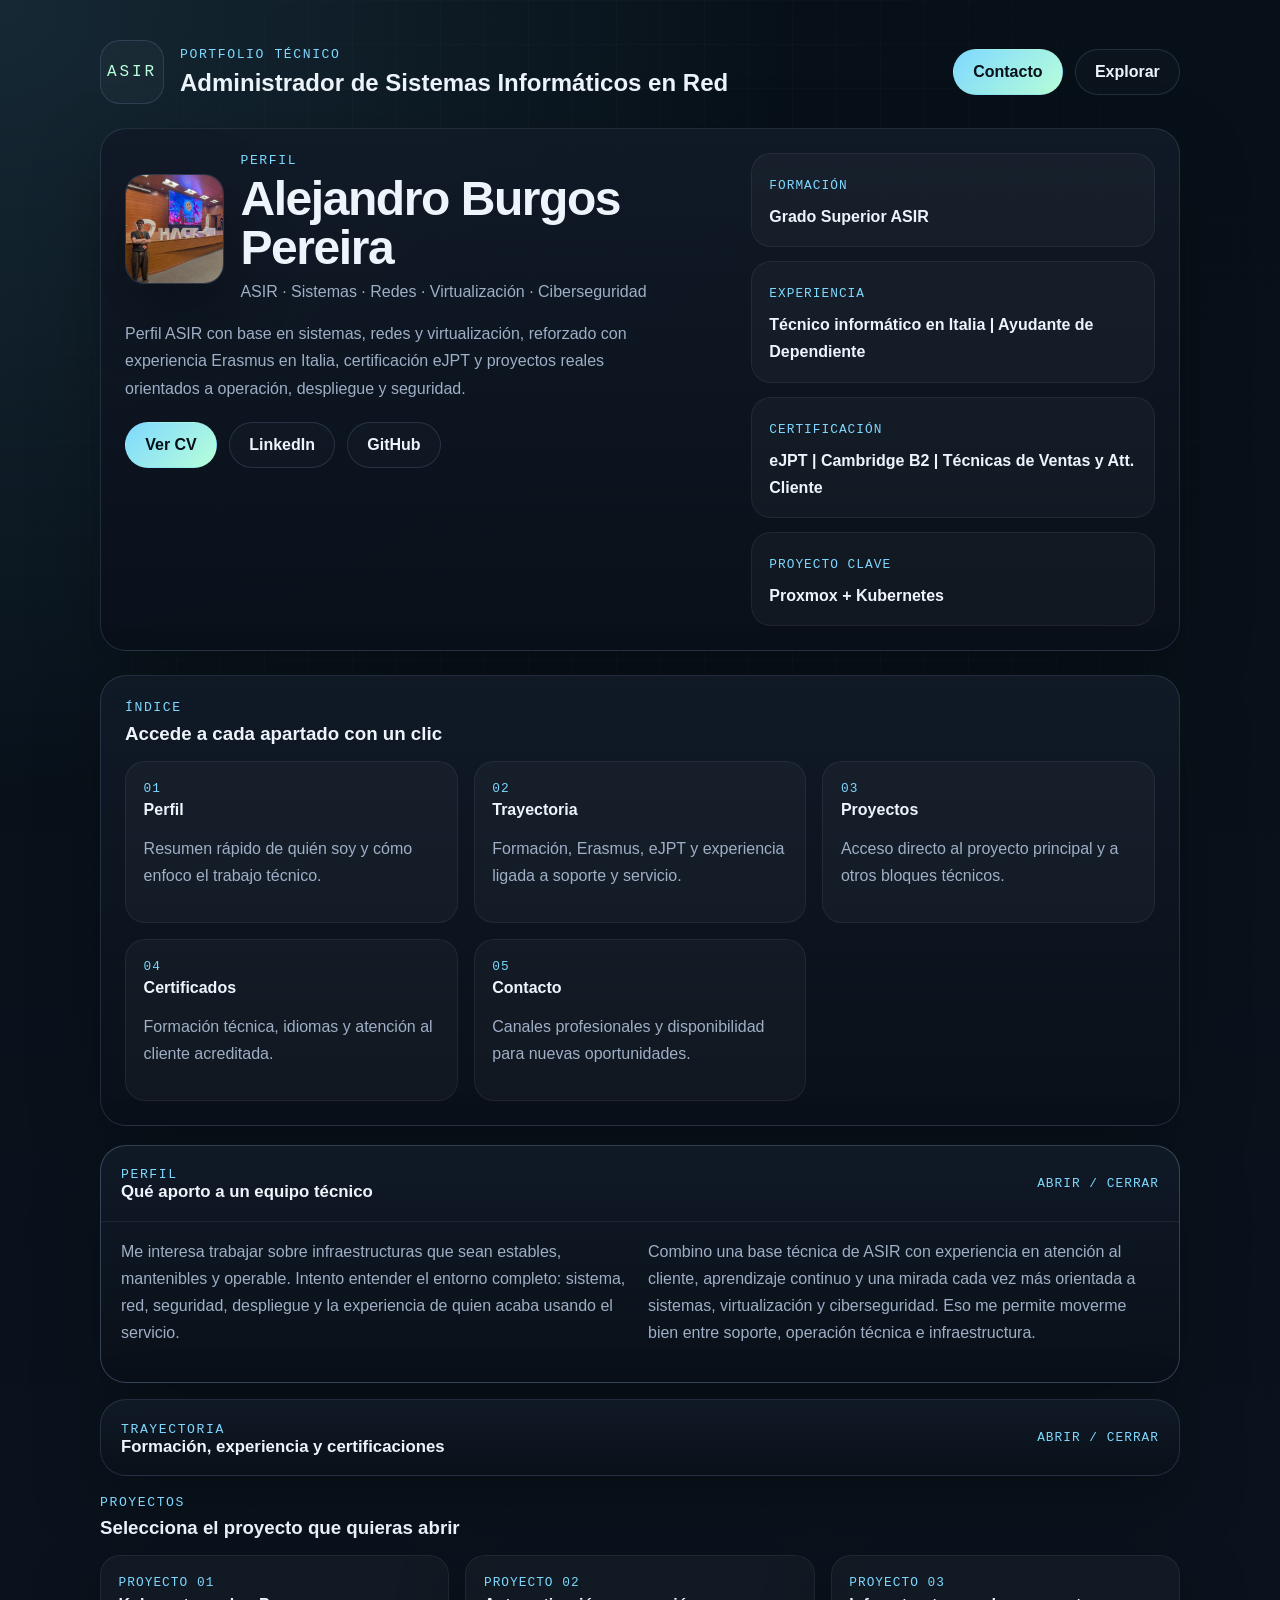
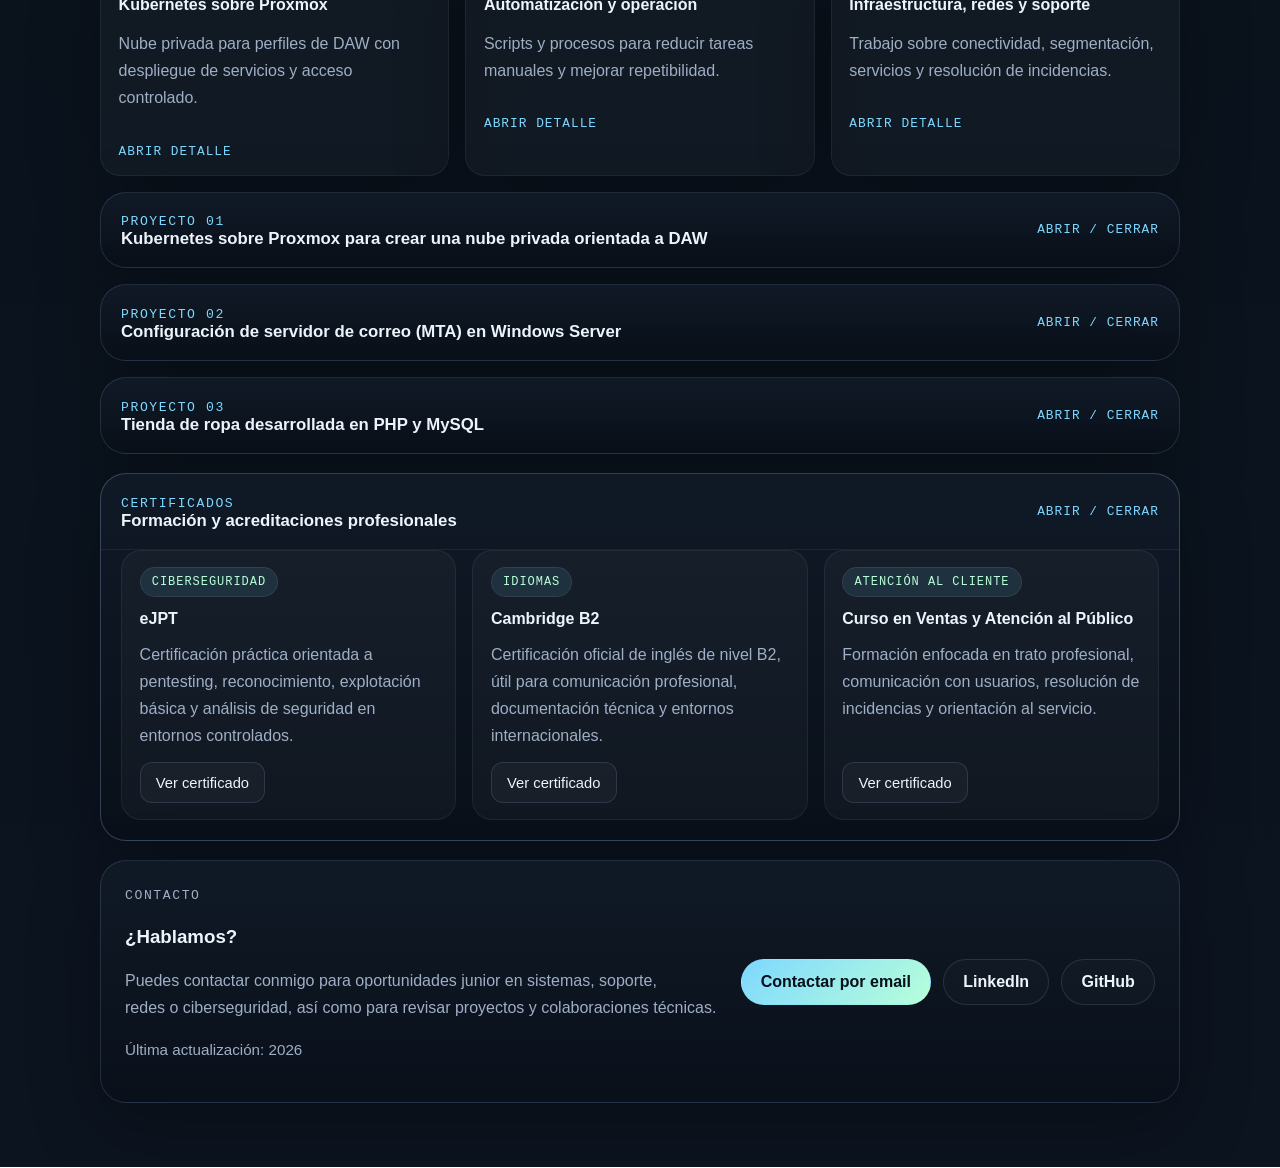
==== commit 1de99a51: "Add files via upload" ====
--- a/index.html
+++ b/index.html
@@ -39,7 +39,7 @@
     "
   >
 
-  <title>Portfolio | Alejandro</title>
+  <title>Portfolio | Alejandro | ASIR</title>
 
   <link rel="icon" type="image/png" sizes="32x32" href="img/favicon-32x32.png">
   <link rel="icon" type="image/png" sizes="16x16" href="img/favicon-16x16.png">
@@ -105,7 +105,7 @@
           </article>
           <article>
             <span class="fact-label">Experiencia</span>
-            <strong>Técnico informático en Italia</strong>
+            <strong>Técnico informático en Italia | Ayudante de Dependiente</strong>
           </article>
           <article>
             <span class="fact-label">Certificación</span>
